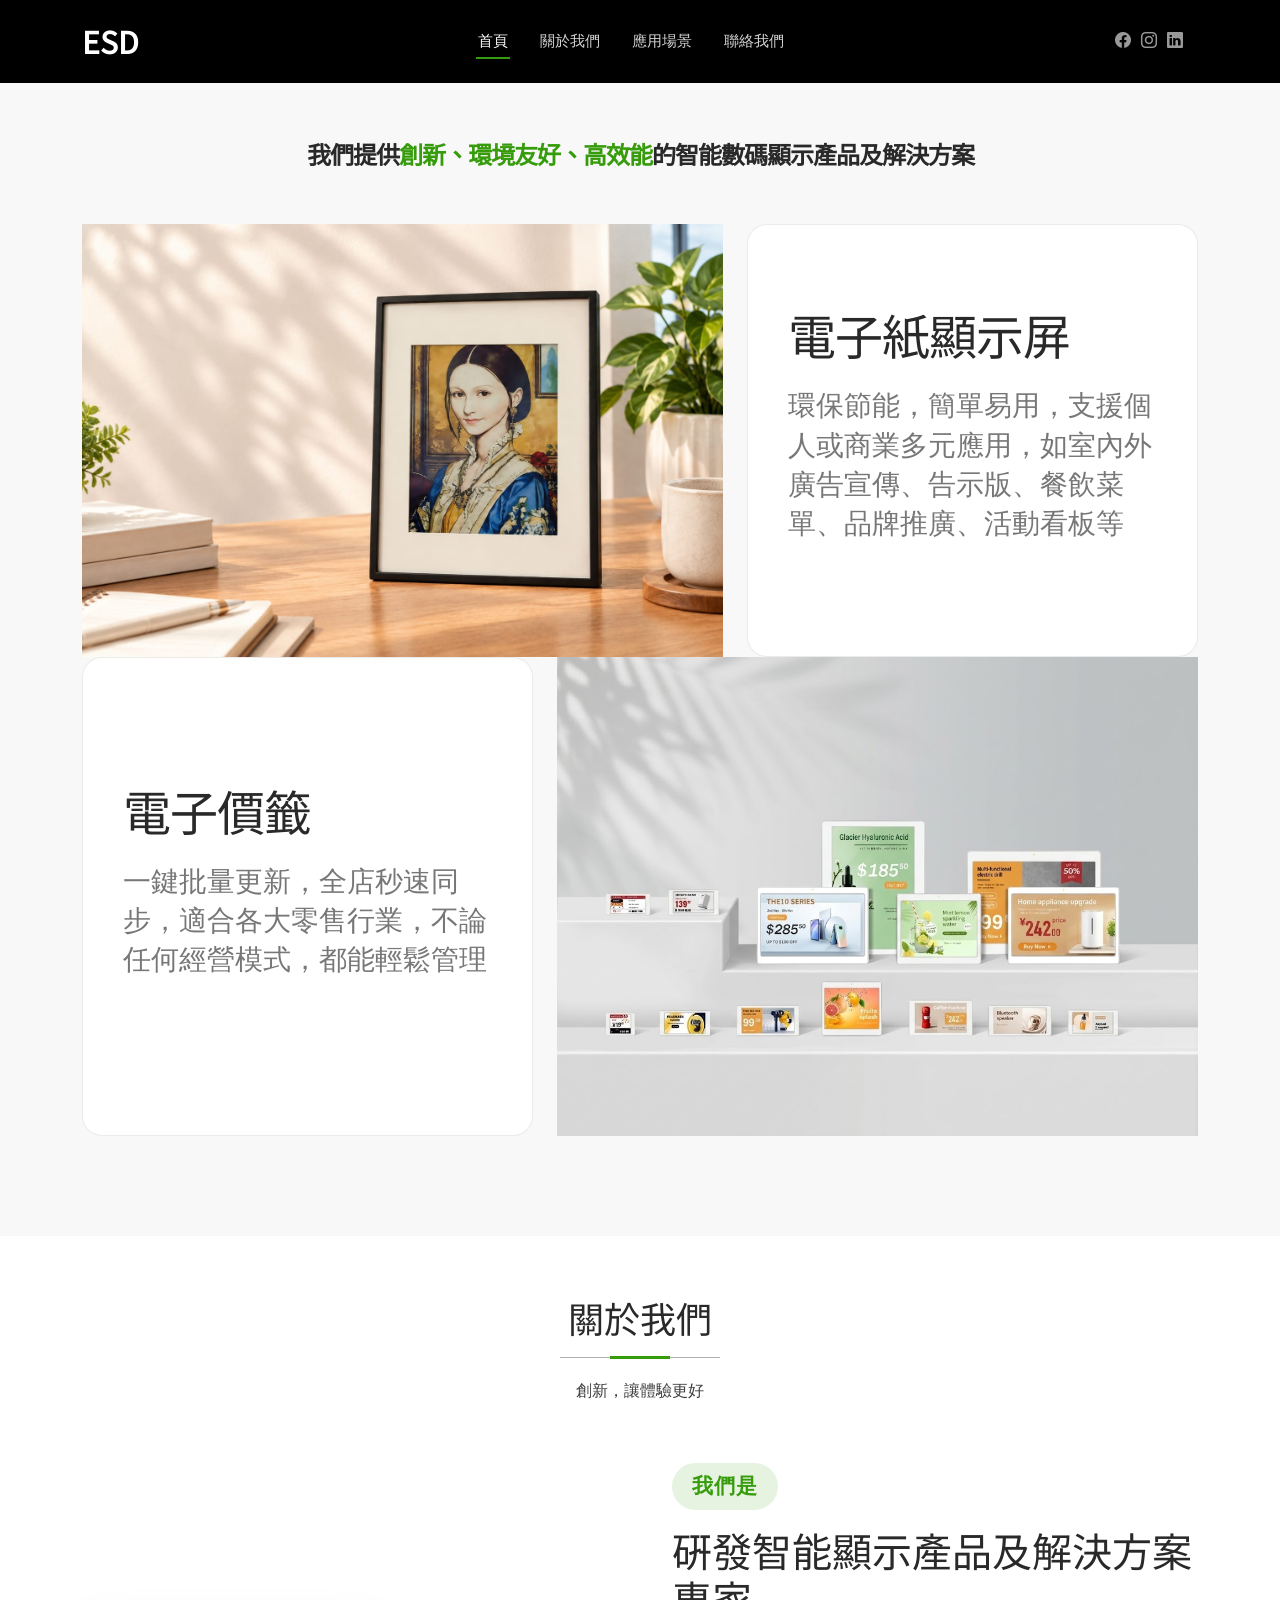
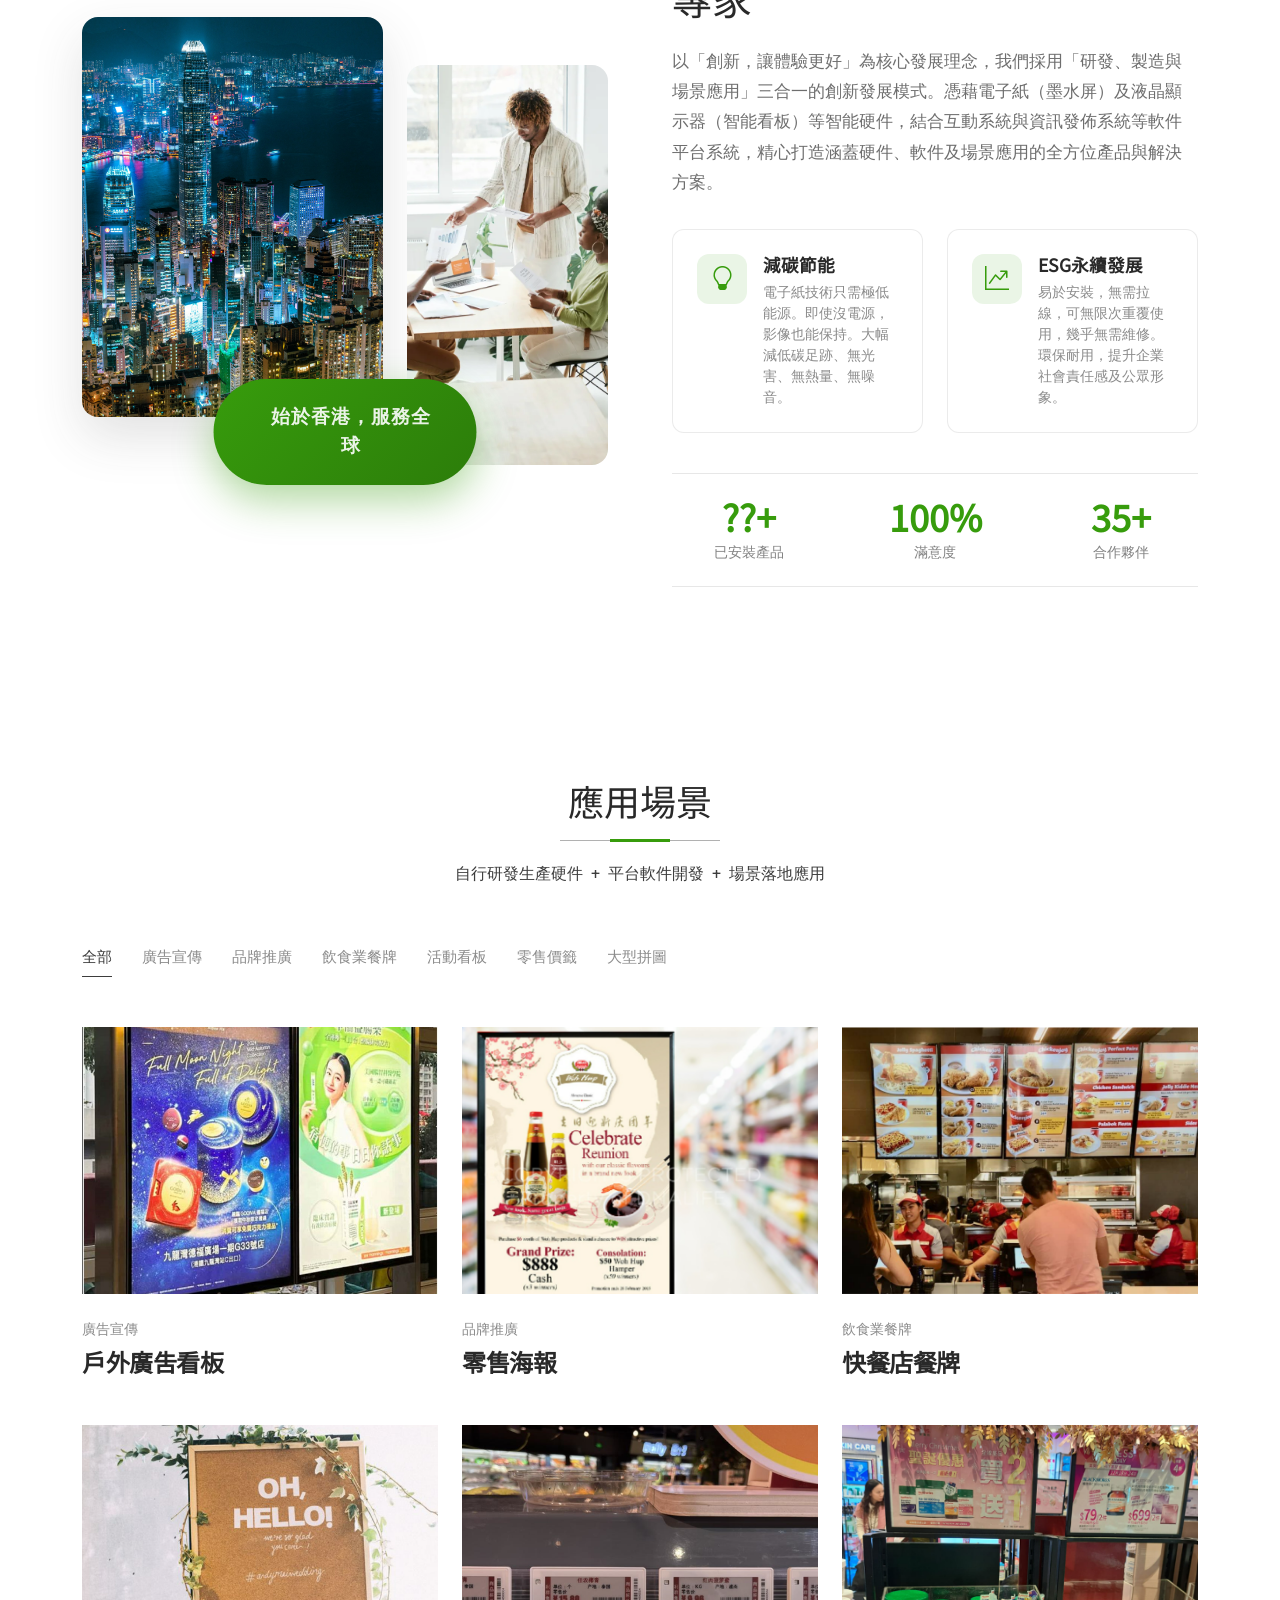
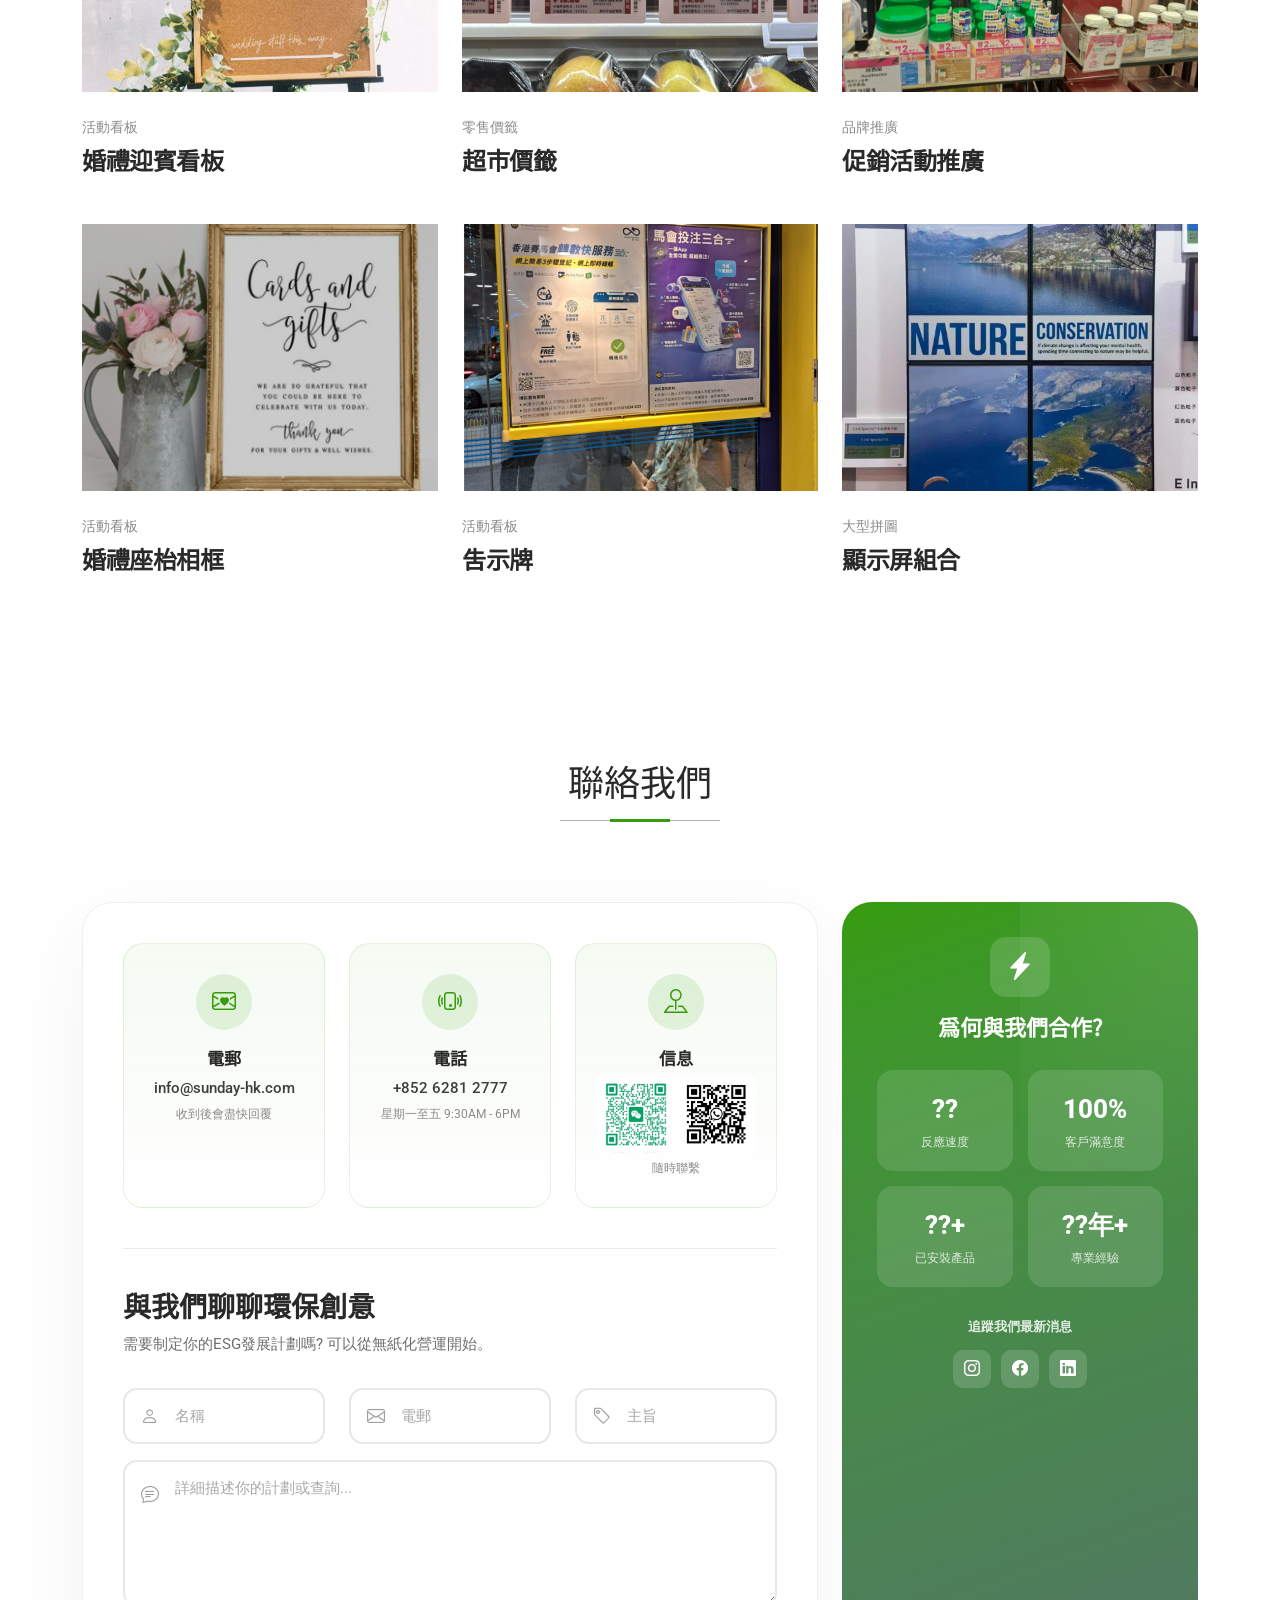
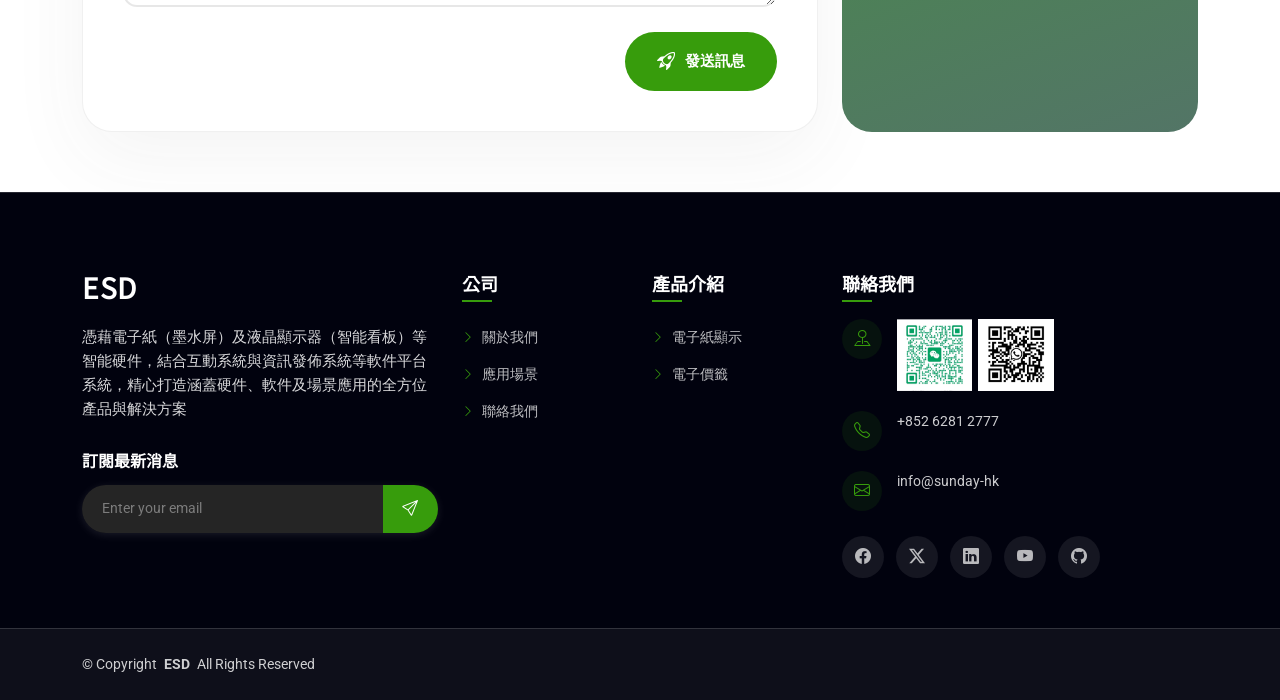
==== index.html @ c52b314a "upload the whole repo" ====
<!DOCTYPE html>
<html lang="zh-hk">

<head>
  <meta charset="utf-8">
  <meta content="width=device-width, initial-scale=1.0" name="viewport">
  <title>ESD - 數碼顯示產品及解決方案 | 電子紙技術 | 減碳節能</title>
  <meta name="description" content="">
  <meta name="keywords" content="">

  <!-- Favicons -->
  <link href="assets/img/favicon.png" rel="icon">
  <link href="assets/img/apple-touch-icon.png" rel="apple-touch-icon">

  <!-- Fonts -->
  <link href="https://fonts.googleapis.com" rel="preconnect">
  <link href="https://fonts.gstatic.com" rel="preconnect" crossorigin>
  <link href="https://fonts.googleapis.com/css2?family=Roboto:ital,wght@0,100;0,300;0,400;0,500;0,700;0,900;1,100;1,300;1,400;1,500;1,700;1,900&family=Lato:ital,wght@0,100;0,300;0,400;0,700;0,900;1,100;1,300;1,400;1,700;1,900&family=Poppins:ital,wght@0,100;0,200;0,300;0,400;0,500;0,600;0,700;0,800;0,900;1,100;1,200;1,300;1,400;1,500;1,600;1,700;1,800;1,900&family=Chocolate+Classical+Sans&display=swap" rel="stylesheet">

  <!-- Vendor CSS Files -->
  <link href="assets/vendor/bootstrap/css/bootstrap.min.css" rel="stylesheet">
  <link href="assets/vendor/bootstrap-icons/bootstrap-icons.css" rel="stylesheet">
  <!--<link href="assets/vendor/aos/aos.css" rel="stylesheet">-->
  <link href="assets/vendor/glightbox/css/glightbox.min.css" rel="stylesheet">
  <link href="assets/vendor/swiper/swiper-bundle.min.css" rel="stylesheet">

  <!-- Main CSS File -->
  <link href="assets/css/main_chin.css" rel="stylesheet">

  <!-- =======================================================
  * Template Name: Creativo
  * Template URL: https://bootstrapmade.com/creativo-bootstrap-creative-agency-template/
  * Updated: Mar 23 2026 with Bootstrap v5.3.8
  * Author: BootstrapMade.com
  * License: https://bootstrapmade.com/license/
  ======================================================== -->
</head>

<body class="index-page">

  <header id="header" class="header d-flex align-items-center fixed-top">
    <div class="container position-relative d-flex align-items-center justify-content-between">

      <a href="index.html" class="logo d-flex align-items-center me-auto me-xl-0">
        <!-- Uncomment the line below if you also wish to use an image logo -->
        <!-- <img src="assets/img/logo.webp" alt=""> -->
        <h1 class="sitename">ESD</h1>
      </a>

      <nav id="navmenu" class="navmenu">
        <ul>
          <li><a href="#hero" class="active">首頁</a></li>
          <li><a href="#about">關於我們</a></li>
          <li><a href="#portfolio">應用場景</a></li>
          <!--<li><a href="#portfolio">Portfolio</a></li>
          <li><a href="#team">Team</a></li>
          <li class="dropdown"><a href="#"><span>Dropdown</span> <i class="bi bi-chevron-down toggle-dropdown"></i></a>
            <ul>
              <li><a href="#">Dropdown 1</a></li>
              <li class="dropdown"><a href="#"><span>Deep Dropdown</span> <i class="bi bi-chevron-down toggle-dropdown"></i></a>
                <ul>
                  <li><a href="#">Deep Dropdown 1</a></li>
                  <li><a href="#">Deep Dropdown 2</a></li>
                  <li><a href="#">Deep Dropdown 3</a></li>
                  <li><a href="#">Deep Dropdown 4</a></li>
                  <li><a href="#">Deep Dropdown 5</a></li>
                </ul>
              </li>
              <li><a href="#">Dropdown 2</a></li>
              <li><a href="#">Dropdown 3</a></li>
              <li><a href="#">Dropdown 4</a></li>
            </ul>
          </li>-->
          <li><a href="#contact">聯絡我們</a></li>
        </ul>
        <i class="mobile-nav-toggle d-xl-none bi bi-list"></i>
      </nav>

      <div class="header-social-links">
        <!--<a href="#" class="twitter"><i class="bi bi-twitter-x"></i></a>-->
        <a href="#" class="facebook"><i class="bi bi-facebook"></i></a>
        <a href="#" class="instagram"><i class="bi bi-instagram"></i></a>
        <a href="#" class="linkedin"><i class="bi bi-linkedin"></i></a>
      </div>

    </div>
  </header>

  <main class="main">

    <!-- Hero Section -->
    <section id="hero" class="hero section light-background">

      <div class="container">

        <div class="row">

          <div class="col-12">

            <div class="hero-header">
				<h4>我們提供<span class="highlight">創新、環境友好、高效能</span>的智能數碼顯示產品及解決方案</h4>
            </div>

          </div><!-- End Header Column -->

        </div>

        <div class="row g-4 mt-4">	
			<div class="col-lg-12" style="border:1px soild #fff">
				<div class="row">
					<div class="col-lg-7">
						<div class="media-block">
						  <img src="assets/img/about/about-wide-4.jpeg" alt="Creative Digital Solutions" class="img-fluid">
						</div>
					</div><!-- End Media Column -->

					<div class="col-lg-5">

						<div class="info-block">
						  <p><h1>電子紙顯示屏</h1>
						  <span class="lead-text">環保節能，簡單易用，支援個人或商業多元應用，如室內外廣告宣傳、告示版、餐飲菜單、品牌推廣、活動看板等</span></p>
						</div>
					</div><!-- End Info Column -->
				</div>
						
				<div class="row">
					<div class="col-lg-5">
						<div class="info-block">
						  <p><h1>電子價籤</h1>
						  <span class="lead-text">一鍵批量更新，全店秒速同步，適合各大零售行業，不論任何經營模式，都能輕鬆管理</span></p>
						</div>
					</div><!-- End Info Column -->
					<div class="col-lg-7">
						<div class="media-block">
						  <img src="assets/img/about/about-wide-3.jpg" alt="Creative Digital Solutions" class="img-fluid">
						</div>
					</div><!-- End Media Column -->
				</div>	
			</div>
        </div>

    </section><!-- /Hero Section -->

    <!-- About Section -->
    <section id="about" class="about section">

      <!-- Section Title -->
      <div class="container section-title">
        <h2>關於我們</h2>
        <p>創新，讓體驗更好</p>
      </div><!-- End Section Title -->

      <div class="container">

        <div class="about-wrapper">

          <div class="image-gallery">
            <div class="gallery-grid">
              <div class="gallery-item main-image">
                <img src="assets/img/about/about-14.jpg" alt="Professional team collaboration" class="img-fluid" loading="lazy">
              </div>
              <div class="gallery-item side-image">
                <img src="assets/img/about/about-square-12.webp" alt="Creative workspace environment" class="img-fluid" loading="lazy">
              </div>
            </div>
            <div class="experience-badge">
              <div class="badge-inner">
                <span class="number"></span>
                <span class="label">始於香港，服務全球</span>
              </div>
            </div>
          </div>

          <div class="info-panel">

            <div class="panel-header">
              <span class="tagline">我們是</span>
              <h2>研發智能顯示產品及解決方案專家</h2>
            </div>

            <p class="description">
              以「創新，讓體驗更好」為核心發展理念，我們採用「研發、製造與場景應用」三合一的創新發展模式。憑藉電子紙（墨水屏）及液晶顯示器（智能看板）等智能硬件，結合互動系統與資訊發佈系統等軟件平台系統，精心打造涵蓋硬件、軟件及場景應用的全方位產品與解決方案。
            </p>

            <div class="highlights-row">
              <div class="highlight-box">
                <div class="icon-wrap">
                  <i class="bi bi-lightbulb"></i>
                </div>
                <div class="highlight-content">
                  <h4>減碳節能</h4>
                  <p>電子紙技術只需極低能源。即使沒電源，影像也能保持。大幅減低碳足跡、無光害、無熱量、無噪音。</p>
                </div>
              </div>
              <div class="highlight-box">
                <div class="icon-wrap">
                  <i class="bi bi-graph-up-arrow"></i>
                </div>
                <div class="highlight-content">
                  <h4>ESG永續發展</h4>
                  <p>易於安裝，無需拉線，可無限次重覆使用，幾乎無需維修。環保耐用，提升企業社會責任感及公眾形象。</p>
                </div>
              </div>
            </div>

            <div class="stats-row">
              <div class="stat-block">
                <h3>??+</h3>
                <span>已安裝產品</span>
              </div>
              <div class="stat-block">
                <h3>100%</h3>
                <span>滿意度</span>
              </div>
              <div class="stat-block">
                <h3>35+</h3>
                <span>合作夥伴</span>
              </div>
            </div>

           <!-- <a href="#" class="cta-button">Learn More About Us <i class="bi bi-arrow-right"></i></a>-->

          </div>

        </div>

      </div>

    </section><!-- /About Section -->

    <!-- Portfolio Section -->
    <section id="portfolio" class="portfolio section">

      <!-- Section Title -->
      <div class="container section-title">
        <h2>應用場景</h2>
        <p>自行研發生產硬件&nbsp;&nbsp;+&nbsp;&nbsp;平台軟件開發&nbsp;&nbsp;+&nbsp;&nbsp;場景落地應用</p>
      </div><!-- End Section Title -->

      <div class="container">

        <div class="isotope-layout" data-default-filter="*" data-layout="masonry" data-sort="original-order">

          <div class="filter-header">
            <ul class="portfolio-filters isotope-filters">
              <li data-filter="*" class="filter-active">全部</li>
              <li data-filter=".filter-advert">廣告宣傳</li>
              <li data-filter=".filter-brand">品牌推廣</li>
			  <li data-filter=".filter-menu">飲食業餐牌</li>
              <li data-filter=".filter-event">活動看板</li>
              <li data-filter=".filter-pricetag">零售價籤</li>
              <li data-filter=".filter-multiple">大型拼圖</li>
            </ul>
          </div><!-- End Filter Header -->

          <div class="row g-4 isotope-container">
            <div class="col-lg-4 col-md-6 portfolio-item isotope-item filter-advert">
              <div class="portfolio-card">
                <div class="portfolio-image">
                  <img src="assets/img/portfolio/advert-1.png" class="img-fluid" alt="" loading="lazy">
                  <div class="portfolio-overlay">
                    <div class="overlay-actions">
                      <a href="assets/img/portfolio/advert-1.png" title="廣告宣傳" data-gallery="portfolio-gallery-advert" class="glightbox action-btn"><i class="bi bi-arrows-fullscreen"></i></a>
                      <!--<a href="portfolio-details.html" title="View Project" class="action-btn"><i class="bi bi-arrow-right"></i></a>-->
                    </div>
                  </div>
                </div>
                <div class="portfolio-content">
                  <span class="portfolio-category">廣告宣傳</span>
                  <h4 class="portfolio-title">戶外廣告看板</h4>
                </div>
              </div>
            </div><!-- End Portfolio Item -->

            <div class="col-lg-4 col-md-6 portfolio-item isotope-item filter-brand">
              <div class="portfolio-card">
                <div class="portfolio-image">
                  <img src="assets/img/portfolio/brand-1.png" class="img-fluid" alt="" loading="lazy">
                  <div class="portfolio-overlay">
                    <div class="overlay-actions">
                      <a href="assets/img/portfolio/brand-1.png" title="零售海報" data-gallery="portfolio-gallery-brand" class="glightbox action-btn"><i class="bi bi-arrows-fullscreen"></i></a>
                      <!--<a href="portfolio-details.html" title="View Project" class="action-btn"><i class="bi bi-arrow-right"></i></a>-->
                    </div>
                  </div>
                </div>
                <div class="portfolio-content">
                  <span class="portfolio-category">品牌推廣</span>
                  <h4 class="portfolio-title">零售海報</h4>
                </div>
              </div>
            </div><!-- End Portfolio Item -->

            <div class="col-lg-4 col-md-6 portfolio-item isotope-item filter-menu">
              <div class="portfolio-card">
                <div class="portfolio-image">
                  <img src="assets/img/portfolio/menu-1.png" class="img-fluid" alt="" loading="lazy">
                  <div class="portfolio-overlay">
                    <div class="overlay-actions">
                      <a href="assets/img/portfolio/menu-1.png" title="快餐店餐牌" data-gallery="portfolio-gallery-menu" class="glightbox action-btn"><i class="bi bi-arrows-fullscreen"></i></a>
                      <!--<a href="portfolio-details.html" title="View Project" class="action-btn"><i class="bi bi-arrow-right"></i></a>-->
                    </div>
                  </div>
                </div>
                <div class="portfolio-content">
                  <span class="portfolio-category">飲食業餐牌</span>
                  <h4 class="portfolio-title">快餐店餐牌</h4>
                </div>
              </div>
            </div><!-- End Portfolio Item -->

            <div class="col-lg-4 col-md-6 portfolio-item isotope-item filter-event">
              <div class="portfolio-card">
                <div class="portfolio-image">
                  <img src="assets/img/portfolio/event-1.png" class="img-fluid" alt="" loading="lazy">
                  <div class="portfolio-overlay">
                    <div class="overlay-actions">
                      <a href="assets/img/portfolio/event-1.png" title="婚禮迎賓看板" data-gallery="portfolio-gallery-event" class="glightbox action-btn"><i class="bi bi-arrows-fullscreen"></i></a>
                      <!--0<a href="portfolio-details.html" title="View Project" class="action-btn"><i class="bi bi-arrow-right"></i></a>-->
                    </div>
                  </div>
                </div>
                <div class="portfolio-content">
                  <span class="portfolio-category">活動看板</span>
                  <h4 class="portfolio-title">婚禮迎賓看板</h4>
                </div>
              </div>
            </div><!-- End Portfolio Item -->

            <div class="col-lg-4 col-md-6 portfolio-item isotope-item filter-pricetag">
              <div class="portfolio-card">
                <div class="portfolio-image">
                  <img src="assets/img/portfolio/pricetag-1.png" class="img-fluid" alt="" loading="lazy">
                  <div class="portfolio-overlay">
                    <div class="overlay-actions">
                      <a href="assets/img/portfolio/pricetag-1.png" title="超市價籤" data-gallery="portfolio-gallery-pricetag" class="glightbox action-btn"><i class="bi bi-arrows-fullscreen"></i></a>
                      <!--<a href="portfolio-details.html" title="View Project" class="action-btn"><i class="bi bi-arrow-right"></i></a>-->
                    </div>
                  </div>
                </div>
                <div class="portfolio-content">
                  <span class="portfolio-category">零售價籤</span>
                  <h4 class="portfolio-title">超市價籤</h4>
                </div>
              </div>
            </div><!-- End Portfolio Item -->

            <div class="col-lg-4 col-md-6 portfolio-item isotope-item filter-brand">
              <div class="portfolio-card">
                <div class="portfolio-image">
                  <img src="assets/img/portfolio/brand-3.png" class="img-fluid" alt="" loading="lazy">
                  <div class="portfolio-overlay">
                    <div class="overlay-actions">
                      <a href="assets/img/portfolio/brand-3.png" title="促銷活動推廣" data-gallery="portfolio-gallery-brand" class="glightbox action-btn"><i class="bi bi-arrows-fullscreen"></i></a>
                      <!--<a href="portfolio-details.html" title="View Project" class="action-btn"><i class="bi bi-arrow-right"></i></a>-->
                    </div>
                  </div>
                </div>
                <div class="portfolio-content">
                  <span class="portfolio-category">品牌推廣</span>
                  <h4 class="portfolio-title">促銷活動推廣</h4>
                </div>
              </div>
            </div><!-- End Portfolio Item -->

            <div class="col-lg-4 col-md-6 portfolio-item isotope-item filter-event">
              <div class="portfolio-card">
                <div class="portfolio-image">
                  <img src="assets/img/portfolio/Event-2.png" class="img-fluid" alt="" loading="lazy">
                  <div class="portfolio-overlay">
                    <div class="overlay-actions">
                      <a href="assets/img/portfolio/Event-2.png" title="婚禮座枱相框" data-gallery="portfolio-gallery-event" class="glightbox action-btn"><i class="bi bi-arrows-fullscreen"></i></a>
                      <!--<a href="portfolio-details.html" title="View Project" class="action-btn"><i class="bi bi-arrow-right"></i></a>-->
                    </div>
                  </div>
                </div>
                <div class="portfolio-content">
                  <span class="portfolio-category">活動看板</span>
                  <h4 class="portfolio-title">婚禮座枱相框</h4>
                </div>
              </div>
            </div><!-- End Portfolio Item -->

            <div class="col-lg-4 col-md-6 portfolio-item isotope-item filter-event">
              <div class="portfolio-card">
                <div class="portfolio-image">
                  <img src="assets/img/portfolio/notice-2.png" class="img-fluid" alt="" loading="lazy">
                  <div class="portfolio-overlay">
                    <div class="overlay-actions">
                      <a href="assets/img/portfolio/notice-2.png" title="告示牌" data-gallery="portfolio-gallery-event" class="glightbox action-btn"><i class="bi bi-arrows-fullscreen"></i></a>
                      <!--<a href="portfolio-details.html" title="View Project" class="action-btn"><i class="bi bi-arrow-right"></i></a>-->
                    </div>
                  </div>
                </div>
                <div class="portfolio-content">
                  <span class="portfolio-category">活動看板</span>
                  <h4 class="portfolio-title">告示牌</h4>
                </div>
              </div>
            </div><!-- End Portfolio Item -->
			
			<div class="col-lg-4 col-md-6 portfolio-item isotope-item filter-multiple">
              <div class="portfolio-card">
                <div class="portfolio-image">
                  <img src="assets/img/portfolio/multiple-2.jpg" class="img-fluid" alt="" loading="lazy">
                  <div class="portfolio-overlay">
                    <div class="overlay-actions">
                      <a href="assets/img/portfolio/multiple-2.jpg" title="顯示屏組合" data-gallery="portfolio-gallery-multiple" class="glightbox action-btn"><i class="bi bi-arrows-fullscreen"></i></a>
                      <!--<a href="portfolio-details.html" title="View Project" class="action-btn"><i class="bi bi-arrow-right"></i></a>-->
                    </div>
                  </div>
                </div>
                <div class="portfolio-content">
                  <span class="portfolio-category">大型拼圖</span>
                  <h4 class="portfolio-title">顯示屏組合</h4>
                </div>
              </div>
            </div><!-- End Portfolio Item -->

          </div><!-- End Portfolio Container -->

         <!-- <div class="portfolio-cta">
            <a href="portfolio.html" class="view-all-link">View All Projects <i class="bi bi-arrow-right"></i></a>
          </div>-->

        </div>

      </div>

    </section><!-- /Portfolio Section -->

    <!-- Contact Section -->
    <section id="contact" class="contact section">

      <!-- Section Title -->
      <div class="container section-title" >
        <h2>聯絡我們</h2>
        <p></p>
      </div><!-- End Section Title -->

      <div class="container" >
        <div class="row gy-5">
          <div class="col-lg-8" >
            <div class="main-contact-wrapper">
              <div class="row gy-4">
                <div class="col-md-4" >
                  <div class="info-box">
                    <div class="icon-wrap">
                      <i class="bi bi-envelope-heart"></i>
                    </div>
                    <h5>電郵</h5>
                    <p>info@sunday-hk.com</p>
                    <span class="availability">收到後會盡快回覆</span>
                  </div>
                </div>

                <div class="col-md-4" >
                  <div class="info-box">
                    <div class="icon-wrap">
                      <i class="bi bi-phone-vibrate"></i>
                    </div>
                    <h5>電話</h5>
                    <p>+852 6281 2777</p>
                    <span class="availability">星期一至五 9:30AM - 6PM</span>
                  </div>
                </div>

                <div class="col-md-4" >
                  <div class="info-box">
                    <div class="icon-wrap">
                      <i class="bi bi-pin-map"></i>
                    </div>
                    <h5>信息</h5>
                    <p>
						<div style="display:flex;">
						<img src="assets/img/contact/wechat.png" width="50%">
						<img src="assets/img/contact/whatsapp.png" width="50%">
						</div>
					</p>
                    <span class="availability">隨時聯繫</span>
                  </div>
                </div>
              </div>

              <div class="form-section" >
                <div class="form-intro">
                  <h3>與我們聊聊環保創意</h3>
                  <p>需要制定你的ESG發展計劃嗎? 可以從無紙化營運開始。</p>
                </div>

                <form action="forms/contact.php" method="post" class="php-email-form">
                  <div class="row gy-3">
                    <div class="col-md-4">
                      <div class="input-group-custom">
                        <i class="bi bi-person"></i>
                        <input type="text" name="name" class="form-control" placeholder="名稱" required="" autocomplete="name">
                      </div>
                    </div>
                    <div class="col-md-4">
                      <div class="input-group-custom">
                        <i class="bi bi-envelope"></i>
                        <input type="email" name="email" class="form-control" placeholder="電郵" required="" autocomplete="email">
                      </div>
                    </div>
                    <div class="col-md-4">
                      <div class="input-group-custom">
                        <i class="bi bi-tag"></i>
                        <input type="text" name="subject" class="form-control" placeholder="主旨" required="">
                      </div>
                    </div>
                    <div class="col-12">
                      <div class="input-group-custom textarea-group">
                        <i class="bi bi-chat-text"></i>
                        <textarea name="message" class="form-control" rows="5" placeholder="詳細描述你的計劃或查詢..." required=""></textarea>
                      </div>
                    </div>
                  </div>

                  <div class="form-footer">
                    <div class="form-messages">
                      <div class="loading">發送中...</div>
                      <div class="error-message"></div>
                      <div class="sent-message">你的訊息已發送，我們會盡快回覆，謝謝!</div>
                    </div>
                    <button type="submit" class="btn-submit">
                      <i class="bi bi-rocket-takeoff"></i>
                      <span>發送訊息</span>
                    </button>
                  </div>
                </form>
              </div>
            </div>
          </div>

          <div class="col-lg-4">
            <div class="sidebar-panel">
              <div class="panel-header">
                <div class="header-badge">
                  <i class="bi bi-lightning-charge-fill"></i>
                </div>
                <h4>為何與我們合作?</h4>
              </div>

              <div class="metrics-grid">
                <div class="metric-item" >
                  <div class="metric-value">??</div>
                  <div class="metric-desc">反應速度</div>
                </div>
                <div class="metric-item" >
                  <div class="metric-value">100%</div>
                  <div class="metric-desc">客戶滿意度</div>
                </div>
                <div class="metric-item" >
                  <div class="metric-value">??+</div>
                  <div class="metric-desc">已安裝產品</div>
                </div>
                <div class="metric-item">
                  <div class="metric-value">??年+</div>
                  <div class="metric-desc">專業經驗</div>
                </div>
              </div>

              <!--<div class="testimonial-mini">
                <div class="quote-icon">
                  <i class="bi bi-quote"></i>
                </div>
                <p>Curabitur aliquet quam id dui posuere blandit. Vivamus magna justo, lacinia eget consectetur sed.</p>
                <div class="client-info">
                  <img src="assets/img/person/person-f-7.webp" alt="Client" class="client-avatar">
                  <div class="client-details">
                    <span class="client-name">Amanda Richardson</span>
                    <span class="client-role">Creative Director</span>
                  </div>
                </div>
              </div> -->

              <div class="social-bar">
                <span class="social-label">追蹤我們最新消息</span>
                <div class="social-icons">
                  <a href="#" aria-label="Instagram"><i class="bi bi-instagram"></i></a>
                  <a href="#" aria-label="facebook"><i class="bi bi-facebook"></i></a>
				  <a href="#" aria-label="LinkedIn"><i class="bi bi-linkedin"></i></a>
                </div>
              </div>
            </div>
          </div>
        </div>
      </div>

    </section><!-- /Contact Section -->

  </main>

  <footer id="footer" class="footer dark-background">

    <div class="container">
      <div class="row gy-5">

        <div class="col-lg-4">
          <div class="footer-content">
            <a href="index.html" class="logo d-flex align-items-center mb-4">
              <span class="sitename">ESD</span>
            </a>
            <p class="mb-4">憑藉電子紙（墨水屏）及液晶顯示器（智能看板）等智能硬件，結合互動系統與資訊發佈系統等軟件平台系統，精心打造涵蓋硬件、軟件及場景應用的全方位產品與解決方案</p>

            <div class="newsletter-form">
              <h5>訂閱最新消息</h5>
              <form action="forms/newsletter.php" method="post" class="php-email-form">
                <div class="input-group">
                  <input type="email" name="email" class="form-control" placeholder="Enter your email" required="">
                  <button type="submit" class="btn-subscribe">
                    <i class="bi bi-send"></i>
                  </button>
                </div>
                <div class="loading">發送中...</div>
                <div class="error-message"></div>
                <div class="sent-message">謝謝你訂閱</div>
              </form>
            </div>
          </div>
        </div>

        <div class="col-lg-2 col-6">
          <div class="footer-links">
            <h4>公司</h4>
            <ul>
              <li><a href="#"><i class="bi bi-chevron-right"></i> 關於我們</a></li>
              <li><a href="#"><i class="bi bi-chevron-right"></i> 應用場景</a></li>
              <li><a href="#"><i class="bi bi-chevron-right"></i> 聯絡我們</a></li>
            </ul>
          </div>
        </div>

        <div class="col-lg-2 col-6">
          <div class="footer-links">
            <h4>產品介紹</h4>
            <ul>
              <li><a href="#"><i class="bi bi-chevron-right"></i> 電子紙顯示</a></li>
              <li><a href="#"><i class="bi bi-chevron-right"></i> 電子價籤</a></li>
            </ul>
          </div>
        </div>

        <div class="col-lg-4">
          <div class="footer-contact">
            <h4>聯絡我們</h4>
            <div class="contact-item">
              <div class="contact-icon">
                <i class="bi bi-pin-map"></i>
              </div>
              <div class="contact-info">
				<p>
						<div style="display:flex;">
						<img src="assets/img/contact/wechat.png" width="25%">&nbsp;&nbsp;
						<img src="assets/img/contact/whatsapp.png" width="25%">
						</div>
					</p>
              </div>
            </div>

            <div class="contact-item">
              <div class="contact-icon">
                <i class="bi bi-telephone"></i>
              </div>
              <div class="contact-info">
                <p>+852 6281 2777</p>
              </div>
            </div>

            <div class="contact-item">
              <div class="contact-icon">
                <i class="bi bi-envelope"></i>
              </div>
              <div class="contact-info">
                <p>info@sunday-hk</p>
              </div>
            </div>

            <div class="social-links">
              <a href="#"><i class="bi bi-facebook"></i></a>
              <a href="#"><i class="bi bi-twitter-x"></i></a>
              <a href="#"><i class="bi bi-linkedin"></i></a>
              <a href="#"><i class="bi bi-youtube"></i></a>
              <a href="#"><i class="bi bi-github"></i></a>
            </div>
          </div>
        </div>

      </div>
    </div>

    <div class="footer-bottom">
      <div class="container">
        <div class="row align-items-center">
          <div class="col-lg-12">
            <div class="copyright">
              <p>© <span>Copyright</span> <strong class="px-1 sitename">ESD</strong> <span>All Rights Reserved</span></p>
            </div>
          </div>
          <!--<div class="col-lg-6">
            <div class="footer-bottom-links">
              <a href="#">Privacy Policy</a>
              <a href="#">Terms of Service</a>
              <a href="#">Cookie Policy</a>
            </div>
            <div class="credits">
              <!-- All the links in the footer should remain intact. -->
              <!-- You can delete the links only if you've purchased the pro version. -->
              <!-- Licensing information: https://bootstrapmade.com/license/ -->
              <!-- Purchase the pro version with working PHP/AJAX contact form: [buy-url] -->
              <!--Designed by <a href="https://bootstrapmade.com/">BootstrapMade</a> | <a href="https://bootstrapmade.com/tools/">DevTools</a>
            </div>
          </div>-->
        </div>
      </div>
    </div>

  </footer>

  <!-- Scroll Top -->
  <a href="#" id="scroll-top" class="scroll-top d-flex align-items-center justify-content-center"><i class="bi bi-arrow-up-short"></i></a>

  <!-- Preloader -->
  <div id="preloader"></div>

  <!-- Vendor JS Files -->
  <script src="assets/vendor/bootstrap/js/bootstrap.bundle.min.js"></script>
  <script src="assets/vendor/php-email-form/validate.js"></script>
  <!--<script src="assets/vendor/aos/aos.js"></script>-->
  <script src="assets/vendor/purecounter/purecounter_vanilla.js"></script>
  <script src="assets/vendor/imagesloaded/imagesloaded.pkgd.min.js"></script>
  <script src="assets/vendor/isotope-layout/isotope.pkgd.min.js"></script>
  <script src="assets/vendor/glightbox/js/glightbox.min.js"></script>
  <script src="assets/vendor/swiper/swiper-bundle.min.js"></script>

  <!-- Main JS File -->
  <script src="assets/js/main_chin.js"></script>

</body>

</html>
---- assets/css/main_chin.css ----
/**
* Template Name: Creativo
* Template URL: https://bootstrapmade.com/creativo-bootstrap-creative-agency-template/
* Updated: Mar 23 2026 with Bootstrap v5.3.8
* Author: BootstrapMade.com
* License: https://bootstrapmade.com/license/
*/

/*--------------------------------------------------------------
# Font & Color Variables
# Help: https://bootstrapmade.com/color-system/
--------------------------------------------------------------*/
/* Fonts */
:root {
  --default-font: "Roboto",  system-ui, -apple-system, "Segoe UI", Roboto, "Helvetica Neue", Arial, "Noto Sans", "Liberation Sans", sans-serif, "Apple Color Emoji", "Segoe UI Emoji", "Segoe UI Symbol", "Noto Color Emoji";
  --heading-font: "Chocolate Classical Sans", sans-serif, "Lato",  sans-serif;
  --nav-font: "Poppins",  sans-serif;
}

/* Global Colors - The following color variables are used throughout the website. Updating them here will change the color scheme of the entire website */
:root { 
  --background-color: #ffffff; /* Background color for the entire website, including individual sections */
  --default-color: #3d3d3d; /* Default color used for the majority of the text content across the entire website */
  --heading-color: #292929; /* Color for headings, subheadings and title throughout the website */
  --accent-color: #379c0c; /* Accent color that represents your brand on the website. It's used for buttons, links, and other elements that need to stand out */
  --surface-color: #ffffff; /* The surface color is used as a background of boxed elements within sections, such as cards, icon boxes, or other elements that require a visual separation from the global background. */
  --contrast-color: #ffffff; /* Contrast color for text, ensuring readability against backgrounds of accent, heading, or default colors. */
}

/* Nav Menu Colors - The following color variables are used specifically for the navigation menu. They are separate from the global colors to allow for more customization options */
:root {
  --nav-color: #d3d3d3;  /* The default color of the main navmenu links */
  --nav-hover-color: #ffffff; /* Applied to main navmenu links when they are hovered over or active */
  --nav-mobile-background-color: #ffffff; /* Used as the background color for mobile navigation menu */
  --nav-dropdown-background-color: #ffffff; /* Used as the background color for dropdown items that appear when hovering over primary navigation items */
  --nav-dropdown-color: #3d3d3d; /* Used for navigation links of the dropdown items in the navigation menu. */
  --nav-dropdown-hover-color: #379c0c; /* Similar to --nav-hover-color, this color is applied to dropdown navigation links when they are hovered over. */
  --swiper-theme-color: #379c0c;
}

/* Color Presets - These classes override global colors when applied to any section or element, providing reuse of the sam color scheme. */

.light-background {
  --background-color: #f8f8f8;
  --surface-color: #ffffff;
}

.dark-background {
  --background-color: #01020e;
  --default-color: #ffffff;
  --heading-color: #ffffff;
  --surface-color: #252525;
  --contrast-color: #ffffff;
}

/* Smooth scroll */
:root {
  scroll-behavior: smooth;
}

/*--------------------------------------------------------------
# General Styling & Shared Classes
--------------------------------------------------------------*/
body {
  color: var(--default-color);
  background-color: var(--background-color);
  font-family: var(--default-font);
}

a {
  color: var(--accent-color);
  text-decoration: none;
  transition: 0.3s;
}

a:hover {
  color: color-mix(in srgb, var(--accent-color), transparent 25%);
  text-decoration: none;
}

h1,
h2,
h3,
h4,
h5,
h6 {
  color: var(--heading-color);
  font-family: var(--heading-font);
}

/* PHP Email Form Messages
------------------------------*/
.php-email-form .error-message {
  display: none;
  background: #df1529;
  color: #ffffff;
  text-align: left;
  padding: 15px;
  margin-bottom: 24px;
  font-weight: 600;
}

.php-email-form .sent-message {
  display: none;
  color: #ffffff;
  background: #059652;
  text-align: center;
  padding: 15px;
  margin-bottom: 24px;
  font-weight: 600;
}

.php-email-form .loading {
  display: none;
  background: var(--surface-color);
  text-align: center;
  padding: 15px;
  margin-bottom: 24px;
}

.php-email-form .loading:before {
  content: "";
  display: inline-block;
  border-radius: 50%;
  width: 24px;
  height: 24px;
  margin: 0 10px -6px 0;
  border: 3px solid var(--accent-color);
  border-top-color: var(--surface-color);
  animation: php-email-form-loading 1s linear infinite;
}

@keyframes php-email-form-loading {
  0% {
    transform: rotate(0deg);
  }

  100% {
    transform: rotate(360deg);
  }
}

/*--------------------------------------------------------------
# Global Header
--------------------------------------------------------------*/
.header {
  --background-color: #000000;
  --default-color: #ffffff;
  --heading-color: #ffffff;
  --surface-color: #1b1933;
  color: var(--default-color);
  background-color: var(--background-color);
  padding: 15px 0;
  transition: all 0.5s;
  z-index: 997;
}

.header .logo {
  line-height: 1;
}

.header .logo img {
  max-height: 36px;
  margin-right: 8px;
}

.header .logo h1 {
  font-size: 30px;
  margin: 0;
  font-weight: 700;
  color: var(--heading-color);
}

.header .header-social-links {
  padding-right: 15px;
}

.header .header-social-links a {
  color: color-mix(in srgb, var(--default-color), transparent 40%);
  padding-left: 6px;
  display: inline-block;
  transition: 0.3s;
  font-size: 16px;
}

.header .header-social-links a:hover {
  color: var(--accent-color);
}

.header .header-social-links a i {
  line-height: 0px;
}

@media (max-width: 1200px) {
  .header .logo {
    order: 1;
  }

  .header .header-social-links {
    order: 2;
  }

  .header .navmenu {
    order: 3;
  }
}

.scrolled .header {
  box-shadow: 0px 0 18px rgba(0, 0, 0, 0.1);
}

/*--------------------------------------------------------------
# Navigation Menu
--------------------------------------------------------------*/
/* Desktop Navigation */
@media (min-width: 1200px) {
  .navmenu {
    padding: 0;
  }

  .navmenu ul {
    margin: 0;
    padding: 0;
    display: flex;
    list-style: none;
    align-items: center;
  }

  .navmenu li {
    position: relative;
  }

  .navmenu>ul>li {
    white-space: nowrap;
    padding: 15px 14px;
  }

  .navmenu>ul>li:last-child {
    padding-right: 0;
  }

  .navmenu a,
  .navmenu a:focus {
    color: var(--nav-color);
    font-size: 15px;
    padding: 0 2px;
    font-family: var(--nav-font);
    font-weight: 400;
    display: flex;
    align-items: center;
    justify-content: space-between;
    white-space: nowrap;
    transition: 0.3s;
    position: relative;
  }

  .navmenu a i,
  .navmenu a:focus i {
    font-size: 12px;
    line-height: 0;
    margin-left: 5px;
    transition: 0.3s;
  }

  .navmenu>ul>li>a:before {
    content: "";
    position: absolute;
    width: 100%;
    height: 2px;
    bottom: -6px;
    left: 0;
    background-color: var(--accent-color);
    visibility: hidden;
    width: 0px;
    transition: all 0.3s ease-in-out 0s;
  }

  .navmenu a:hover:before,
  .navmenu li:hover>a:before,
  .navmenu .active:before {
    visibility: visible;
    width: 100%;
  }

  .navmenu li:hover>a,
  .navmenu .active,
  .navmenu .active:focus {
    color: var(--nav-hover-color);
  }

  .navmenu .dropdown ul {
    margin: 0;
    padding: 10px 0;
    background: var(--nav-dropdown-background-color);
    display: block;
    position: absolute;
    visibility: hidden;
    left: 14px;
    top: 130%;
    opacity: 0;
    transition: 0.3s;
    border-radius: 4px;
    z-index: 99;
    box-shadow: 0px 0px 30px rgba(0, 0, 0, 0.1);
  }

  .navmenu .dropdown ul li {
    min-width: 200px;
  }

  .navmenu .dropdown ul a {
    padding: 10px 20px;
    font-size: 15px;
    text-transform: none;
    color: var(--nav-dropdown-color);
  }

  .navmenu .dropdown ul a i {
    font-size: 12px;
  }

  .navmenu .dropdown ul a:hover,
  .navmenu .dropdown ul .active:hover,
  .navmenu .dropdown ul li:hover>a {
    color: var(--nav-dropdown-hover-color);
  }

  .navmenu .dropdown:hover>ul {
    opacity: 1;
    top: 100%;
    visibility: visible;
  }

  .navmenu .dropdown .dropdown ul {
    top: 0;
    left: -90%;
    visibility: hidden;
  }

  .navmenu .dropdown .dropdown:hover>ul {
    opacity: 1;
    top: 0;
    left: -100%;
    visibility: visible;
  }
}

/* Mobile Navigation */
@media (max-width: 1199px) {
  .mobile-nav-toggle {
    color: var(--nav-color);
    font-size: 28px;
    line-height: 0;
    margin-right: 10px;
    cursor: pointer;
    transition: color 0.3s;
  }

  .navmenu {
    padding: 0;
    z-index: 9997;
  }

  .navmenu ul {
    display: none;
    list-style: none;
    position: absolute;
    inset: 60px 20px 20px 20px;
    padding: 10px 0;
    margin: 0;
    border-radius: 6px;
    background-color: var(--nav-mobile-background-color);
    border: 1px solid color-mix(in srgb, var(--default-color), transparent 90%);
    box-shadow: none;
    overflow-y: auto;
    transition: 0.3s;
    z-index: 9998;
  }

  .navmenu a,
  .navmenu a:focus {
    color: var(--nav-dropdown-color);
    padding: 10px 20px;
    font-family: var(--nav-font);
    font-size: 17px;
    font-weight: 500;
    display: flex;
    align-items: center;
    justify-content: space-between;
    white-space: nowrap;
    transition: 0.3s;
  }

  .navmenu a i,
  .navmenu a:focus i {
    font-size: 12px;
    line-height: 0;
    margin-left: 5px;
    width: 30px;
    height: 30px;
    display: flex;
    align-items: center;
    justify-content: center;
    border-radius: 50%;
    transition: 0.3s;
    background-color: color-mix(in srgb, var(--accent-color), transparent 90%);
  }

  .navmenu a i:hover,
  .navmenu a:focus i:hover {
    background-color: var(--accent-color);
    color: var(--contrast-color);
  }

  .navmenu a:hover,
  .navmenu .active,
  .navmenu .active:focus {
    color: var(--nav-dropdown-hover-color);
  }

  .navmenu .active i,
  .navmenu .active:focus i {
    background-color: var(--accent-color);
    color: var(--contrast-color);
    transform: rotate(180deg);
  }

  .navmenu .dropdown ul {
    position: static;
    display: none;
    z-index: 99;
    padding: 10px 0;
    margin: 10px 20px;
    background-color: var(--nav-dropdown-background-color);
    transition: all 0.5s ease-in-out;
  }

  .navmenu .dropdown ul ul {
    background-color: rgba(33, 37, 41, 0.1);
  }

  .navmenu .dropdown>.dropdown-active {
    display: block;
    background-color: rgba(33, 37, 41, 0.03);
  }

  .mobile-nav-active {
    overflow: hidden;
  }

  .mobile-nav-active .mobile-nav-toggle {
    color: #fff;
    position: absolute;
    font-size: 32px;
    top: 15px;
    right: 15px;
    margin-right: 0;
    z-index: 9999;
  }

  .mobile-nav-active .navmenu {
    position: fixed;
    overflow: hidden;
    inset: 0;
    background: rgba(33, 37, 41, 0.8);
    transition: 0.3s;
  }

  .mobile-nav-active .navmenu>ul {
    display: block;
  }
}

/*--------------------------------------------------------------
# Global Footer
--------------------------------------------------------------*/
.footer {
  color: var(--default-color);
  background: var(--background-color);
  font-size: 14px;
  padding: 80px 0 0;
  position: relative;
  border-top: 1px solid color-mix(in srgb, var(--default-color), transparent 85%);
}

.footer .footer-content .logo {
  line-height: 1;
}

.footer .footer-content .logo span {
  color: var(--heading-color);
  font-size: 28px;
  font-weight: 700;
  letter-spacing: 0.5px;
  font-family: var(--heading-font);
}

.footer .footer-content p {
  font-size: 15px;
  line-height: 1.6;
  color: color-mix(in srgb, var(--default-color), transparent 15%);
}

.footer .newsletter-form {
  margin-top: 30px;
}

.footer .newsletter-form h5 {
  color: var(--heading-color);
  font-size: 16px;
  font-weight: 600;
  margin-bottom: 15px;
  font-family: var(--heading-font);
}

.footer .newsletter-form .input-group {
  position: relative;
  display: flex;
  border-radius: 50px;
  overflow: hidden;
  box-shadow: 0 2px 10px color-mix(in srgb, var(--default-color), transparent 90%);
}

.footer .newsletter-form input[type=email] {
  flex: 1;
  padding: 12px 20px;
  border: none;
  background-color: var(--surface-color);
  color: var(--default-color);
  font-size: 14px;
}

.footer .newsletter-form input[type=email]:focus {
  outline: none;
  box-shadow: none;
}

.footer .newsletter-form input[type=email]::placeholder {
  color: color-mix(in srgb, var(--default-color), transparent 60%);
}

.footer .newsletter-form .btn-subscribe {
  background-color: var(--accent-color);
  color: var(--contrast-color);
  border: none;
  padding: 12px 20px;
  cursor: pointer;
  transition: 0.3s;
}

.footer .newsletter-form .btn-subscribe:hover {
  background-color: color-mix(in srgb, var(--accent-color), black 10%);
}

.footer .newsletter-form .btn-subscribe i {
  font-size: 16px;
}

.footer .newsletter-form .loading,
.footer .newsletter-form .error-message,
.footer .newsletter-form .sent-message {
  font-size: 13px;
  margin-top: 8px;
}

.footer h4 {
  color: var(--heading-color);
  font-size: 18px;
  font-weight: 600;
  margin-bottom: 25px;
  position: relative;
  font-family: var(--heading-font);
}

.footer h4:after {
  content: "";
  position: absolute;
  left: 0;
  bottom: -8px;
  width: 30px;
  height: 2px;
  background-color: var(--accent-color);
}

.footer .footer-links ul {
  list-style: none;
  padding: 0;
  margin: 0;
}

.footer .footer-links ul li {
  padding: 8px 0;
  display: flex;
  align-items: center;
  transition: 0.3s;
}

.footer .footer-links ul li:hover {
  transform: translateX(5px);
}

.footer .footer-links ul a {
  color: color-mix(in srgb, var(--default-color), transparent 25%);
  text-decoration: none;
  display: flex;
  align-items: center;
  font-size: 14px;
  transition: 0.3s;
}

.footer .footer-links ul a:hover {
  color: var(--accent-color);
}

.footer .footer-links ul a i {
  margin-right: 8px;
  font-size: 12px;
  color: var(--accent-color);
}

.footer .footer-contact .contact-item {
  display: flex;
  align-items: flex-start;
  margin-bottom: 20px;
}

.footer .footer-contact .contact-item .contact-icon {
  width: 40px;
  height: 40px;
  background-color: color-mix(in srgb, var(--accent-color), transparent 90%);
  border-radius: 50%;
  display: flex;
  align-items: center;
  justify-content: center;
  margin-right: 15px;
  flex-shrink: 0;
}

.footer .footer-contact .contact-item .contact-icon i {
  color: var(--accent-color);
  font-size: 16px;
}

.footer .footer-contact .contact-item .contact-info p {
  margin: 0;
  color: color-mix(in srgb, var(--default-color), transparent 20%);
  font-size: 14px;
  line-height: 1.5;
}

.footer .social-links {
  display: flex;
  gap: 12px;
  margin-top: 25px;
}

.footer .social-links a {
  width: 42px;
  height: 42px;
  background-color: color-mix(in srgb, var(--default-color), transparent 92%);
  color: color-mix(in srgb, var(--default-color), transparent 30%);
  display: flex;
  align-items: center;
  justify-content: center;
  border-radius: 50%;
  transition: 0.3s;
  text-decoration: none;
}

.footer .social-links a:hover {
  background-color: var(--accent-color);
  color: var(--contrast-color);
  transform: translateY(-3px);
}

.footer .social-links a i {
  font-size: 16px;
}

.footer .footer-bottom {
  margin-top: 50px;
  padding: 25px 0;
  background-color: color-mix(in srgb, var(--default-color), transparent 95%);
  border-top: 1px solid color-mix(in srgb, var(--default-color), transparent 85%);
}

.footer .footer-bottom .copyright p {
  margin: 0;
  font-size: 14px;
  color: color-mix(in srgb, var(--default-color), transparent 20%);
}

@media (max-width: 991px) {
  .footer .footer-bottom .copyright p {
    text-align: center;
    margin-bottom: 15px;
  }
}

.footer .footer-bottom .footer-bottom-links {
  text-align: right;
  margin-bottom: 8px;
}

@media (max-width: 991px) {
  .footer .footer-bottom .footer-bottom-links {
    text-align: center;
    margin-bottom: 10px;
  }
}

.footer .footer-bottom .footer-bottom-links a {
  color: color-mix(in srgb, var(--default-color), transparent 30%);
  font-size: 13px;
  margin-left: 20px;
  text-decoration: none;
}

.footer .footer-bottom .footer-bottom-links a:first-child {
  margin-left: 0;
}

.footer .footer-bottom .footer-bottom-links a:hover {
  color: var(--accent-color);
}

@media (max-width: 991px) {
  .footer .footer-bottom .footer-bottom-links a {
    margin: 0 10px;
  }
}

.footer .footer-bottom .credits {
  text-align: right;
  font-size: 13px;
  color: color-mix(in srgb, var(--default-color), transparent 40%);
}

@media (max-width: 991px) {
  .footer .footer-bottom .credits {
    text-align: center;
  }
}

.footer .footer-bottom .credits a {
  color: var(--accent-color);
  text-decoration: none;
}

.footer .footer-bottom .credits a:hover {
  text-decoration: underline;
}

@media (max-width: 768px) {
  .footer {
    padding: 60px 0 0;
  }

  .footer .footer-content {
    text-align: center;
    margin-bottom: 40px;
  }

  .footer .footer-links,
  .footer .footer-contact {
    margin-bottom: 40px;
  }
}

input[type=text],
input[type=email],
textarea {
  color: var(--default-color);
  background-color: var(--surface-color);
  font-size: 14px;
  border-color: color-mix(in srgb, var(--default-color), transparent 80%);
}

input[type=text]:focus,
input[type=email]:focus,
textarea:focus {
  border-color: var(--accent-color);
}

input[type=text]::placeholder,
input[type=email]::placeholder,
textarea::placeholder {
  color: color-mix(in srgb, var(--default-color), transparent 70%);
}

/*--------------------------------------------------------------
# Preloader
--------------------------------------------------------------*/
#preloader {
  position: fixed;
  inset: 0;
  z-index: 999999;
  overflow: hidden;
  background: var(--background-color);
  transition: all 0.6s ease-out;
}

#preloader:before {
  content: "";
  position: fixed;
  top: calc(50% - 30px);
  left: calc(50% - 30px);
  border: 6px solid #ffffff;
  border-color: var(--accent-color) transparent var(--accent-color) transparent;
  border-radius: 50%;
  width: 60px;
  height: 60px;
  animation: animate-preloader 1.5s linear infinite;
}

@keyframes animate-preloader {
  0% {
    transform: rotate(0deg);
  }

  100% {
    transform: rotate(360deg);
  }
}

/*--------------------------------------------------------------
# Scroll Top Button
--------------------------------------------------------------*/
.scroll-top {
  position: fixed;
  visibility: hidden;
  opacity: 0;
  right: 15px;
  bottom: -15px;
  z-index: 99999;
  background-color: var(--accent-color);
  width: 44px;
  height: 44px;
  border-radius: 50px;
  transition: all 0.4s;
}

.scroll-top i {
  font-size: 24px;
  color: var(--contrast-color);
  line-height: 0;
}

.scroll-top:hover {
  background-color: color-mix(in srgb, var(--accent-color), transparent 20%);
  color: var(--contrast-color);
}

.scroll-top.active {
  visibility: visible;
  opacity: 1;
  bottom: 15px;
}

/*--------------------------------------------------------------
# Disable aos animation delay on mobile devices
--------------------------------------------------------------*/
@media screen and (max-width: 768px) {
  [data-aos-delay] {
    transition-delay: 0 !important;
  }
}

/*--------------------------------------------------------------
# Global Page Titles & Breadcrumbs
--------------------------------------------------------------*/
.page-title {
  color: var(--default-color);
  background-color: var(--background-color);
  position: relative;
}

.page-title .heading {
  padding: 80px 0;
  border-top: 1px solid color-mix(in srgb, var(--default-color), transparent 90%);
}

.page-title .heading h1 {
  font-size: 38px;
  font-weight: 700;
}

.page-title nav {
  background-color: color-mix(in srgb, var(--default-color), transparent 96%);
  padding: 20px 0;
}

.page-title nav ol {
  display: flex;
  flex-wrap: wrap;
  list-style: none;
  padding: 0;
  margin: 0;
  font-size: 16px;
  font-weight: 400;
}

.page-title nav ol li+li {
  padding-left: 10px;
}

.page-title nav ol li+li::before {
  content: "/";
  display: inline-block;
  padding-right: 10px;
  color: color-mix(in srgb, var(--default-color), transparent 70%);
}

/*--------------------------------------------------------------
# Global Sections
--------------------------------------------------------------*/
section,
.section {
  color: var(--default-color);
  background-color: var(--background-color);
  padding: 60px 0;
  scroll-margin-top: 90px;
  overflow: clip;
}

@media (max-width: 1199px) {

  section,
  .section {
    scroll-margin-top: 66px;
  }
}

/*--------------------------------------------------------------
# Global Section Titles
--------------------------------------------------------------*/
.section-title {
  text-align: center;
  padding-bottom: 60px;
  position: relative;
}

.section-title h2 {
  font-size: 36px;
  font-weight: 400;
  margin-bottom: 20px;
  padding-bottom: 20px;
  position: relative;
}

.section-title h2:before {
  content: "";
  position: absolute;
  display: block;
  width: 160px;
  height: 1px;
  background: color-mix(in srgb, var(--default-color), transparent 60%);
  left: 0;
  right: 0;
  bottom: 1px;
  margin: auto;
}

.section-title h2::after {
  content: "";
  position: absolute;
  display: block;
  width: 60px;
  height: 3px;
  background: var(--accent-color);
  left: 0;
  right: 0;
  bottom: 0;
  margin: auto;
}

.section-title p {
  margin-bottom: 0;
}

/*--------------------------------------------------------------
# Hero Section
--------------------------------------------------------------*/
.hero {
  padding: 140px 0 100px;
}

.hero .hero-header {
  text-align: center;
  max-width: 800px;
  margin: 0 auto;
}

.hero .hero-header h1 {
  font-size: 48px;
/* font-weight: 600;*/
  line-height: 1.15;
  letter-spacing: -1px;
}

.hero .hero-header h4 {
 /* font-size: 48px;*/
  font-weight: 600;
  line-height: 1.15;
  letter-spacing: -1px;
}

.hero .info-block h1 {
  font-size: 48px;
/* font-weight: 600;*/
  line-height: 1.15;
  letter-spacing: -1px;
  margin-bottom: 24px;
}

.hero .hero-header h4 .highlight {
  color: var(--accent-color);
  position: relative;
}

.hero .hero-header h4 .highlight::after {
  content: "";
  position: absolute;
  bottom: 5px;
  left: 0;
  width: 100%;
  height: 8px;
  background: color-mix(in srgb, var(--accent-color), transparent 70%);
  z-index: -1;
}

.hero .media-block {
  position: relative;
  /*border-radius: 20px;*/
  overflow: hidden;
  height: 100%;
  min-height: 380px;
}

.hero .media-block img {
  width: 100%;
  height: 100%;
}

.hero .media-block .overlay-content {
  position: absolute;
  bottom: 0;
  left: 0;
  right: 0;
  padding: 30px;
  background: linear-gradient(to top, rgba(0, 0, 0, 0.7), transparent);
}

.hero .media-block .overlay-content .stats-item {
  display: flex;
  flex-direction: column;
}

.hero .media-block .overlay-content .stats-item .number {
  font-size: 48px;
  font-weight: 700;
  color: #fff;
  line-height: 1;
}

.hero .media-block .overlay-content .stats-item .label {
  font-size: 14px;
  color: rgba(255, 255, 255, 0.8);
  margin-top: 5px;
}

.hero .info-block {
  background: var(--surface-color);
  border: 1px solid color-mix(in srgb, var(--default-color), transparent 90%);
  border-radius: 20px;
  padding: 40px;
  height: 100%;
  display: flex;
  flex-direction: column;
  justify-content: center;
}

.hero .info-block .lead-text {
  font-size: 28px;
  line-height: 1.4;
  color: color-mix(in srgb, var(--default-color), transparent 30%);
  margin-bottom: 30px;
}

.hero .info-block .feature-list {
  list-style: none;
  padding: 0;
  margin: 0 0 35px;
}

.hero .info-block .feature-list li {
  display: flex;
  align-items: center;
  gap: 12px;
  font-size: 15px;
  font-weight: 500;
  padding: 10px 0;
  border-bottom: 1px solid color-mix(in srgb, var(--default-color), transparent 92%);
}

.hero .info-block .feature-list li:last-child {
  border-bottom: none;
}

.hero .info-block .feature-list li i {
  color: var(--accent-color);
  font-size: 18px;
}

.hero .info-block .action-row {
  display: flex;
  align-items: center;
  gap: 20px;
  flex-wrap: wrap;
}

.hero .info-block .action-row .btn-get-started {
  display: inline-block;
  padding: 14px 28px;
  background: var(--accent-color);
  color: var(--contrast-color);
  font-size: 15px;
  font-weight: 600;
  border-radius: 10px;
  transition: all 0.3s ease;
}

.hero .info-block .action-row .btn-get-started:hover {
  background: color-mix(in srgb, var(--accent-color), var(--default-color) 15%);
  transform: translateY(-3px);
}

.hero .info-block .action-row .btn-contact {
  display: inline-flex;
  align-items: center;
  gap: 10px;
  font-size: 15px;
  font-weight: 500;
  color: var(--default-color);
  transition: color 0.3s ease;
}

.hero .info-block .action-row .btn-contact i {
  width: 42px;
  height: 42px;
  display: flex;
  align-items: center;
  justify-content: center;
  background: color-mix(in srgb, var(--default-color), transparent 92%);
  border-radius: 50%;
  font-size: 16px;
  transition: all 0.3s ease;
}

.hero .info-block .action-row .btn-contact:hover {
  color: var(--accent-color);
}

.hero .info-block .action-row .btn-contact:hover i {
  background: color-mix(in srgb, var(--accent-color), transparent 85%);
  color: var(--accent-color);
}



.autoplay-progress {
        position: absolute;
        right: 16px;
        bottom: 16px;
        z-index: 10;
        width: 48px;
        height: 48px;
        display: flex;
        align-items: center;
        justify-content: center;
        font-weight: bold;
        color: var(--swiper-theme-color);
      }

.autoplay-progress svg {
        --progress: 0;
        position: absolute;
        left: 0;
        top: 0px;
        z-index: 10;
        width: 100%;
        height: 100%;
        stroke-width: 4px;
        stroke: var(--swiper-theme-color);
        fill: none;
        stroke-dashoffset: calc(125.6px * (1 - var(--progress)));
        stroke-dasharray: 125.6;
        transform: rotate(-90deg);
      }

@media (max-width: 991px) {
  .hero {
    padding: 80px 0 70px;
  }

  .hero .hero-header h1 {
    font-size: 40px;
  }

  .hero .media-block {
   min-height: 300px;

  }

  .hero .info-block {
    margin-top: 10px;
    padding: 30px;
  }
}

@media (max-width: 575px) {
  .hero {
    padding: 100px 0 50px;
  }

  .hero .hero-header h1 {
    font-size: 32px;
  }

  .hero .hero-header h1 .highlight::after {
    height: 6px;
    bottom: 3px;
  }

  .hero .media-block {
    min-height: 250px;
  }

  .hero .media-block .overlay-content {
    padding: 20px;
  }

  .hero .media-block .overlay-content .stats-item .number {
    font-size: 36px;
  }

  .hero .info-block {
    padding: 25px;
  }

  .hero .info-block .lead-text {
    font-size: 15px;
  }

  .hero .info-block .action-row {
    flex-direction: column;
    gap: 15px;
  }

  .hero .info-block .action-row .btn-get-started {
    width: 100%;
    text-align: center;
  }
}

/*--------------------------------------------------------------
# About Section
--------------------------------------------------------------*/
.about .about-wrapper {
  display: grid;
  grid-template-columns: 1fr 1fr;
  gap: 4rem;
  align-items: center;
}

@media (max-width: 992px) {
  .about .about-wrapper {
    grid-template-columns: 1fr;
    gap: 3rem;
  }
}

.about .image-gallery {
  position: relative;
}

.about .image-gallery .gallery-grid {
  display: grid;
  grid-template-columns: 1.5fr 1fr;
  gap: 1.5rem;
}

@media (max-width: 576px) {
  .about .image-gallery .gallery-grid {
    grid-template-columns: 1fr;
  }
}

.about .image-gallery .gallery-item {
  overflow: hidden;
  border-radius: 16px;
}

.about .image-gallery .gallery-item img {
  width: 100%;
  height: 100%;
  object-fit: cover;
  transition: transform 0.5s ease;
}

.about .image-gallery .gallery-item:hover img {
  transform: scale(1.05);
}

.about .image-gallery .main-image {
  height: 400px;
  box-shadow: 0 20px 50px color-mix(in srgb, var(--default-color), transparent 85%);
}

@media (max-width: 576px) {
  .about .image-gallery .main-image {
    height: 280px;
  }
}

.about .image-gallery .side-image {
  height: 400px;
  align-self: end;
  margin-top: 3rem;
}

@media (max-width: 576px) {
  .about .image-gallery .side-image {
    height: 220px;
    margin-top: 0;
  }
}

.about .image-gallery .experience-badge {
  position: absolute;
  bottom: -20px;
  left: 50%;
  transform: translateX(-50%);
  z-index: 5;
}

.about .image-gallery .experience-badge .badge-inner {
  background: linear-gradient(135deg, var(--accent-color), color-mix(in srgb, var(--accent-color), black 20%));
  color: var(--contrast-color);
  padding: 1.5rem 2.5rem;
  border-radius: 60px;
  text-align: center;
  box-shadow: 0 15px 40px color-mix(in srgb, var(--accent-color), transparent 60%);
  display: flex;
  align-items: center;
  gap: 0.75rem;
}

@media (max-width: 576px) {
  .about .image-gallery .experience-badge .badge-inner {
    padding: 1rem 1.75rem;
  }
}

.about .image-gallery .experience-badge .number {
  font-size: 2.5rem;
  font-weight: 800;
  line-height: 1;
}

@media (max-width: 576px) {
  .about .image-gallery .experience-badge .number {
    font-size: 2rem;
  }
}

.about .image-gallery .experience-badge .label {
  font-size: 1.2rem;
  font-weight: 600;
  text-transform: uppercase;
  letter-spacing: 1px;
  opacity: 0.9;
}

@media (max-width: 992px) {
  .about .info-panel {
    margin-top: 2rem;
  }
}

.about .info-panel .panel-header {
  margin-bottom: 1.5rem;
}

.about .info-panel .panel-header .tagline {
  display: inline-block;
  background: color-mix(in srgb, var(--accent-color), transparent 88%);
  color: var(--accent-color);
  padding: 0.5rem 1.25rem;
  border-radius: 30px;
  font-size: 1.3rem;
  font-weight: 700;
  text-transform: uppercase;
  letter-spacing: 1px;
  margin-bottom: 1rem;
}

.about .info-panel .panel-header h2 {
  font-size: 2.5rem;
 /* font-weight: 800;*/
  line-height: 1.2;
}

@media (max-width: 768px) {
  .about .info-panel .panel-header h2 {
    font-size: 2rem;
  }
}

.about .info-panel .description {
  color: color-mix(in srgb, var(--default-color), transparent 25%);
  font-size: 1.05rem;
  line-height: 1.8;
  margin-bottom: 2rem;
}

.about .info-panel .highlights-row {
  display: grid;
  grid-template-columns: 1fr 1fr;
  gap: 1.5rem;
  margin-bottom: 2.5rem;
}

@media (max-width: 576px) {
  .about .info-panel .highlights-row {
    grid-template-columns: 1fr;
  }
}

.about .info-panel .highlight-box {
  display: flex;
  gap: 1rem;
  padding: 1.5rem;
  background: var(--surface-color);
  border-radius: 12px;
  border: 1px solid color-mix(in srgb, var(--default-color), transparent 90%);
  transition: all 0.3s ease;
}

.about .info-panel .highlight-box:hover {
  box-shadow: 0 10px 30px color-mix(in srgb, var(--default-color), transparent 90%);
  transform: translateY(-3px);
}

.about .info-panel .highlight-box .icon-wrap {
  width: 50px;
  height: 50px;
  min-width: 50px;
  background: color-mix(in srgb, var(--accent-color), transparent 90%);
  border-radius: 12px;
  display: flex;
  align-items: center;
  justify-content: center;
}

.about .info-panel .highlight-box .icon-wrap i {
  font-size: 1.5rem;
  color: var(--accent-color);
}

.about .info-panel .highlight-box .highlight-content h4 {
  font-size: 1.1rem;
  font-weight: 700;
  margin-bottom: 0.4rem;
}

.about .info-panel .highlight-box .highlight-content p {
  font-size: 0.875rem;
  color: color-mix(in srgb, var(--default-color), transparent 40%);
  margin: 0;
  line-height: 1.5;
}

.about .info-panel .stats-row {
  display: flex;
  gap: 2rem;
  padding: 1.5rem 0;
  border-top: 1px solid color-mix(in srgb, var(--default-color), transparent 88%);
  border-bottom: 1px solid color-mix(in srgb, var(--default-color), transparent 88%);
  margin-bottom: 2rem;
}

@media (max-width: 576px) {
  .about .info-panel .stats-row {
    flex-wrap: wrap;
    gap: 1.5rem;
  }
}

.about .info-panel .stats-row .stat-block {
  text-align: center;
  flex: 1;
}

@media (max-width: 576px) {
  .about .info-panel .stats-row .stat-block {
    flex: 0 0 calc(50% - 0.75rem);
  }
}

.about .info-panel .stats-row .stat-block h3 {
  font-size: 2.25rem;
  font-weight: 800;
  color: var(--accent-color);
  margin: 0;
  line-height: 1;
}

@media (max-width: 768px) {
  .about .info-panel .stats-row .stat-block h3 {
    font-size: 1.75rem;
  }
}

.about .info-panel .stats-row .stat-block span {
  font-size: 0.85rem;
  color: color-mix(in srgb, var(--default-color), transparent 35%);
  font-weight: 500;
  display: block;
  margin-top: 0.5rem;
}

.about .info-panel .cta-button {
  display: inline-flex;
  align-items: center;
  gap: 0.75rem;
  background: transparent;
  color: var(--accent-color);
  border: 2px solid var(--accent-color);
  padding: 0.875rem 2rem;
  border-radius: 8px;
  font-weight: 600;
  font-size: 1rem;
  transition: all 0.3s ease;
}

.about .info-panel .cta-button i {
  transition: transform 0.3s ease;
}

.about .info-panel .cta-button:hover {
  background: var(--accent-color);
  color: var(--contrast-color);
}

.about .info-panel .cta-button:hover i {
  transform: translateX(5px);
}

/*--------------------------------------------------------------
# Services Section
--------------------------------------------------------------*/
.services .service-card {
  background: var(--surface-color);
  border-radius: 20px;
  padding: 30px;
  height: 100%;
  position: relative;
  border: 1px solid color-mix(in srgb, var(--default-color), transparent 90%);
  transition: all 0.4s ease;
  overflow: hidden;
}

.services .service-card::after {
  content: "";
  position: absolute;
  bottom: 0;
  left: 0;
  right: 0;
  height: 3px;
  background: linear-gradient(90deg, var(--accent-color), color-mix(in srgb, var(--accent-color), #8b5cf6 50%));
  transform: scaleX(0);
  transition: transform 0.4s ease;
}

.services .service-card:hover {
  transform: translateY(-8px);
  box-shadow: 0 25px 50px color-mix(in srgb, var(--default-color), transparent 90%);
  border-color: color-mix(in srgb, var(--accent-color), transparent 70%);
}

.services .service-card:hover::after {
  transform: scaleX(1);
}

.services .service-card:hover .icon-circle {
  background: var(--accent-color);
  transform: rotate(10deg);
}

.services .service-card:hover .icon-circle i {
  color: var(--contrast-color);
}

.services .service-card:hover .card-link {
  color: var(--accent-color);
}

.services .service-card:hover .card-link i {
  transform: translateX(5px);
}

.services .service-card.highlighted {
  background: linear-gradient(160deg, var(--surface-color) 0%, color-mix(in srgb, var(--accent-color), var(--surface-color) 95%) 100%);
  border-color: color-mix(in srgb, var(--accent-color), transparent 75%);
}

.services .service-card.highlighted::after {
  transform: scaleX(1);
}

.services .card-badge {
  position: absolute;
  top: 20px;
  right: 20px;
  background: linear-gradient(135deg, #10b981, #059669);
  color: var(--contrast-color);
  font-size: 11px;
  font-weight: 700;
  text-transform: uppercase;
  letter-spacing: 0.5px;
  padding: 5px 14px;
  border-radius: 30px;
}

.services .card-header {
  display: flex;
  align-items: center;
  justify-content: space-between;
  margin-bottom: 24px;
}

.services .icon-circle {
  width: 64px;
  height: 64px;
  border-radius: 50%;
  background: color-mix(in srgb, var(--accent-color), transparent 85%);
  display: flex;
  align-items: center;
  justify-content: center;
  transition: all 0.4s ease;
}

.services .icon-circle i {
  font-size: 28px;
  color: var(--accent-color);
  transition: color 0.3s ease;
}

.services .service-num {
  font-size: 42px;
  font-weight: 800;
  font-family: var(--heading-font);
  color: color-mix(in srgb, var(--default-color), transparent 90%);
  line-height: 1;
}

.services .card-body {
  margin-bottom: 20px;
}

.services .card-body h4 {
  font-size: 20px;
  font-weight: 700;
  margin-bottom: 12px;
}

.services .card-body h4 a {
  color: var(--heading-color);
  text-decoration: none;
  transition: color 0.3s ease;
}

.services .card-body h4 a:hover {
  color: var(--accent-color);
}

.services .card-body p {
  font-size: 14px;
  line-height: 1.7;
  color: color-mix(in srgb, var(--default-color), transparent 30%);
  margin-bottom: 16px;
}

.services .feature-list {
  list-style: none;
  padding: 0;
  margin: 0;
  display: flex;
  flex-wrap: wrap;
  gap: 10px;
}

.services .feature-list li {
  display: inline-flex;
  align-items: center;
  gap: 6px;
  font-size: 13px;
  color: color-mix(in srgb, var(--default-color), transparent 20%);
  background: color-mix(in srgb, var(--default-color), transparent 95%);
  padding: 5px 12px;
  border-radius: 20px;
}

.services .feature-list li i {
  color: var(--accent-color);
  font-size: 12px;
}

.services .card-link {
  display: inline-flex;
  align-items: center;
  gap: 8px;
  font-size: 14px;
  font-weight: 600;
  color: var(--heading-color);
  text-decoration: none;
  transition: all 0.3s ease;
}

.services .card-link i {
  font-size: 14px;
  transition: transform 0.3s ease;
}

.services .services-sidebar {
  display: flex;
  flex-direction: column;
  gap: 20px;
  height: 100%;
}

.services .sidebar-service-item {
  display: flex;
  gap: 18px;
  background: var(--surface-color);
  border: 1px solid color-mix(in srgb, var(--default-color), transparent 90%);
  border-radius: 16px;
  padding: 24px;
  transition: all 0.3s ease;
}

.services .sidebar-service-item:hover {
  border-color: color-mix(in srgb, var(--accent-color), transparent 70%);
  box-shadow: 0 10px 30px color-mix(in srgb, var(--default-color), transparent 92%);
}

.services .sidebar-service-item:hover .sidebar-icon {
  background: var(--accent-color);
}

.services .sidebar-service-item:hover .sidebar-icon i {
  color: var(--contrast-color);
}

.services .sidebar-icon {
  width: 52px;
  height: 52px;
  min-width: 52px;
  border-radius: 12px;
  background: color-mix(in srgb, var(--accent-color), transparent 88%);
  display: flex;
  align-items: center;
  justify-content: center;
  transition: all 0.3s ease;
}

.services .sidebar-icon i {
  font-size: 24px;
  color: var(--accent-color);
  transition: color 0.3s ease;
}

.services .sidebar-content {
  flex: 1;
}

.services .sidebar-content .sidebar-num {
  font-size: 12px;
  font-weight: 700;
  color: var(--accent-color);
  text-transform: uppercase;
  letter-spacing: 1px;
}

.services .sidebar-content h5 {
  font-size: 17px;
  font-weight: 700;
  margin: 6px 0 10px;
}

.services .sidebar-content h5 a {
  color: var(--heading-color);
  text-decoration: none;
  transition: color 0.3s ease;
}

.services .sidebar-content h5 a:hover {
  color: var(--accent-color);
}

.services .sidebar-content p {
  font-size: 13px;
  line-height: 1.6;
  color: color-mix(in srgb, var(--default-color), transparent 35%);
  margin: 0;
}

.services .sidebar-cta {
  flex: 1;
  min-height: 280px;
  border-radius: 20px;
  background: linear-gradient(160deg, var(--accent-color) 0%, color-mix(in srgb, var(--accent-color), #7c3aed 40%) 100%);
  padding: 4px;
}

.services .sidebar-cta .cta-inner {
  height: 100%;
  border-radius: 17px;
  background: linear-gradient(160deg, var(--accent-color) 0%, color-mix(in srgb, var(--accent-color), #7c3aed 40%) 100%);
  padding: 32px 28px;
  display: flex;
  flex-direction: column;
  justify-content: center;
  text-align: center;
  position: relative;
  overflow: hidden;
}

.services .sidebar-cta .cta-inner::before {
  content: "";
  position: absolute;
  top: -50%;
  right: -50%;
  width: 100%;
  height: 100%;
  background: radial-gradient(circle, color-mix(in srgb, var(--contrast-color), transparent 90%) 0%, transparent 70%);
  pointer-events: none;
}

.services .sidebar-cta .cta-inner>i {
  font-size: 42px;
  color: var(--contrast-color);
  margin-bottom: 20px;
  position: relative;
  z-index: 1;
}

.services .sidebar-cta .cta-inner h4 {
  font-size: 20px;
  font-weight: 700;
  color: var(--contrast-color);
  margin-bottom: 10px;
  position: relative;
  z-index: 1;
}

.services .sidebar-cta .cta-inner p {
  font-size: 14px;
  color: color-mix(in srgb, var(--contrast-color), transparent 15%);
  margin-bottom: 24px;
  position: relative;
  z-index: 1;
}

.services .cta-button {
  display: inline-flex;
  align-items: center;
  justify-content: center;
  gap: 10px;
  background: var(--contrast-color);
  color: var(--accent-color);
  font-size: 14px;
  font-weight: 600;
  padding: 14px 28px;
  border-radius: 50px;
  text-decoration: none;
  transition: all 0.3s ease;
  position: relative;
  z-index: 1;
  box-shadow: 0 10px 30px color-mix(in srgb, #000, transparent 75%);
}

.services .cta-button i {
  font-size: 16px;
  transition: transform 0.3s ease;
}

.services .cta-button:hover {
  transform: translateY(-3px);
  box-shadow: 0 15px 40px color-mix(in srgb, #000, transparent 65%);
}

.services .cta-button:hover i {
  transform: translateX(4px);
}

@media (max-width: 992px) {
  .services .services-sidebar {
    margin-top: 20px;
  }

  .services .sidebar-cta {
    min-height: 220px;
  }
}

@media (max-width: 768px) {
  .services .service-card {
    padding: 24px;
  }

  .services .icon-circle {
    width: 56px;
    height: 56px;
  }

  .services .icon-circle i {
    font-size: 24px;
  }

  .services .service-num {
    font-size: 36px;
  }

  .services .card-body h4 {
    font-size: 18px;
  }

  .services .sidebar-cta .cta-inner {
    padding: 28px 24px;
  }

  .services .sidebar-cta .cta-inner h4 {
    font-size: 18px;
  }
}

@media (max-width: 576px) {
  .services .service-card {
    padding: 20px;
  }

  .services .card-header {
    margin-bottom: 18px;
  }

  .services .icon-circle {
    width: 50px;
    height: 50px;
  }

  .services .icon-circle i {
    font-size: 22px;
  }

  .services .service-num {
    font-size: 32px;
  }

  .services .feature-list li {
    font-size: 12px;
    padding: 4px 10px;
  }

  .services .sidebar-service-item {
    padding: 20px;
  }

  .services .sidebar-icon {
    width: 46px;
    height: 46px;
    min-width: 46px;
  }

  .services .sidebar-icon i {
    font-size: 20px;
  }

  .services .sidebar-content h5 {
    font-size: 15px;
  }
}

/*--------------------------------------------------------------
# Why Us Section
--------------------------------------------------------------*/
.why-us {
  padding: 80px 0;
}

.why-us .intro-content {
  padding-right: 40px;
}

.why-us .intro-content h3 {
  font-size: 32px;
  font-weight: 700;
  color: var(--heading-color);
  margin-bottom: 20px;
  line-height: 1.3;
}

.why-us .intro-content .intro-text {
  font-size: 16px;
  color: color-mix(in srgb, var(--default-color), transparent 25%);
  line-height: 1.7;
  margin-bottom: 30px;
}

.why-us .intro-content .stats-row {
  display: flex;
  gap: 40px;
}

.why-us .intro-content .stats-row .stat-item .stat-value {
  font-size: 48px;
  font-weight: 800;
  color: var(--accent-color);
  line-height: 1;
}

.why-us .intro-content .stats-row .stat-item .stat-unit {
  font-size: 32px;
  font-weight: 700;
  color: var(--accent-color);
}

.why-us .intro-content .stats-row .stat-item .stat-desc {
  display: block;
  font-size: 14px;
  color: color-mix(in srgb, var(--default-color), transparent 40%);
  margin-top: 5px;
}

@media (max-width: 991px) {
  .why-us .intro-content {
    padding-right: 0;
    margin-bottom: 40px;
    text-align: center;
  }

  .why-us .intro-content .stats-row {
    justify-content: center;
  }
}

.why-us .features-grid {
  display: grid;
  grid-template-columns: repeat(2, 1fr);
  gap: 25px;
}

.why-us .features-grid .grid-item {
  display: flex;
  align-items: flex-start;
  gap: 18px;
  padding: 25px;
  background: var(--surface-color);
  border-radius: 16px;
  border-left: 4px solid var(--accent-color);
  transition: all 0.3s ease;
}

.why-us .features-grid .grid-item:hover {
  transform: translateX(8px);
  box-shadow: 0 8px 30px color-mix(in srgb, var(--default-color), transparent 90%);
}

.why-us .features-grid .grid-item .grid-icon {
  width: 48px;
  height: 48px;
  min-width: 48px;
  background: color-mix(in srgb, var(--accent-color), transparent 88%);
  border-radius: 12px;
  display: flex;
  align-items: center;
  justify-content: center;
}

.why-us .features-grid .grid-item .grid-icon i {
  font-size: 22px;
  color: var(--accent-color);
}

.why-us .features-grid .grid-item .grid-content h5 {
  font-size: 17px;
  font-weight: 600;
  color: var(--heading-color);
  margin-bottom: 8px;
}

.why-us .features-grid .grid-item .grid-content p {
  font-size: 14px;
  color: color-mix(in srgb, var(--default-color), transparent 30%);
  margin: 0;
  line-height: 1.6;
}

@media (max-width: 768px) {
  .why-us .features-grid {
    grid-template-columns: 1fr;
  }
}

.why-us .highlight-cards {
  margin-top: 60px;
}

.why-us .highlight-cards .highlight-card {
  background: var(--surface-color);
  padding: 35px 30px;
  border-radius: 20px;
  height: 100%;
  position: relative;
  overflow: hidden;
  border: 1px solid color-mix(in srgb, var(--default-color), transparent 92%);
  transition: all 0.3s ease;
}

.why-us .highlight-cards .highlight-card::before {
  content: "";
  position: absolute;
  top: 0;
  left: 0;
  right: 0;
  height: 4px;
  background: linear-gradient(90deg, var(--accent-color), color-mix(in srgb, var(--accent-color), #6366f1 40%));
  opacity: 0;
  transition: opacity 0.3s ease;
}

.why-us .highlight-cards .highlight-card:hover {
  transform: translateY(-8px);
  box-shadow: 0 20px 50px color-mix(in srgb, var(--default-color), transparent 88%);
}

.why-us .highlight-cards .highlight-card:hover::before {
  opacity: 1;
}

.why-us .highlight-cards .highlight-card:hover .card-link i {
  transform: translateX(5px);
}

.why-us .highlight-cards .highlight-card.featured {
  background: linear-gradient(145deg, var(--accent-color), color-mix(in srgb, var(--accent-color), #6366f1 35%));
}

.why-us .highlight-cards .highlight-card.featured::before {
  display: none;
}

.why-us .highlight-cards .highlight-card.featured .card-header i {
  background: color-mix(in srgb, var(--contrast-color), transparent 80%);
  color: var(--contrast-color);
}

.why-us .highlight-cards .highlight-card.featured .card-header .card-badge {
  background: color-mix(in srgb, var(--contrast-color), transparent 80%);
  color: var(--contrast-color);
}

.why-us .highlight-cards .highlight-card.featured h4 {
  color: var(--contrast-color);
}

.why-us .highlight-cards .highlight-card.featured p {
  color: color-mix(in srgb, var(--contrast-color), transparent 15%);
}

.why-us .highlight-cards .highlight-card.featured .card-link {
  color: var(--contrast-color);
}

.why-us .highlight-cards .highlight-card .card-header {
  display: flex;
  align-items: center;
  gap: 12px;
  margin-bottom: 20px;
}

.why-us .highlight-cards .highlight-card .card-header i {
  width: 45px;
  height: 45px;
  background: color-mix(in srgb, var(--accent-color), transparent 85%);
  border-radius: 10px;
  display: flex;
  align-items: center;
  justify-content: center;
  font-size: 20px;
  color: var(--accent-color);
}

.why-us .highlight-cards .highlight-card .card-header .card-badge {
  font-size: 12px;
  font-weight: 600;
  text-transform: uppercase;
  letter-spacing: 1px;
  padding: 5px 12px;
  background: color-mix(in srgb, var(--accent-color), transparent 88%);
  color: var(--accent-color);
  border-radius: 20px;
}

.why-us .highlight-cards .highlight-card h4 {
  font-size: 22px;
  font-weight: 700;
  color: var(--heading-color);
  margin-bottom: 15px;
}

.why-us .highlight-cards .highlight-card p {
  font-size: 15px;
  color: color-mix(in srgb, var(--default-color), transparent 25%);
  line-height: 1.7;
  margin-bottom: 20px;
}

.why-us .highlight-cards .highlight-card .card-link {
  display: inline-flex;
  align-items: center;
  gap: 8px;
  font-size: 15px;
  font-weight: 600;
  color: var(--accent-color);
  text-decoration: none;
  transition: all 0.3s ease;
}

.why-us .highlight-cards .highlight-card .card-link i {
  transition: transform 0.3s ease;
}

.why-us .cta-banner {
  background: linear-gradient(135deg, color-mix(in srgb, var(--accent-color), transparent 92%), color-mix(in srgb, var(--accent-color), transparent 96%));
  border-radius: 24px;
  padding: 50px;
  display: flex;
  align-items: center;
  justify-content: space-between;
  gap: 40px;
  border: 1px solid color-mix(in srgb, var(--accent-color), transparent 80%);
}

.why-us .cta-banner .cta-content h3 {
  font-size: 28px;
  font-weight: 700;
  color: var(--heading-color);
  margin-bottom: 10px;
}

.why-us .cta-banner .cta-content p {
  font-size: 16px;
  color: color-mix(in srgb, var(--default-color), transparent 30%);
  margin: 0;
}

.why-us .cta-banner .cta-actions {
  display: flex;
  gap: 15px;
  flex-shrink: 0;
}

.why-us .cta-banner .cta-actions .btn-cta-primary {
  display: inline-block;
  padding: 16px 32px;
  background: var(--accent-color);
  color: var(--contrast-color);
  border-radius: 12px;
  font-weight: 600;
  font-size: 15px;
  text-decoration: none;
  transition: all 0.3s ease;
}

.why-us .cta-banner .cta-actions .btn-cta-primary:hover {
  background: color-mix(in srgb, var(--accent-color), #000 15%);
  transform: translateY(-3px);
  box-shadow: 0 12px 35px color-mix(in srgb, var(--accent-color), transparent 50%);
}

.why-us .cta-banner .cta-actions .btn-cta-secondary {
  display: inline-block;
  padding: 16px 32px;
  background: transparent;
  color: var(--accent-color);
  border: 2px solid var(--accent-color);
  border-radius: 12px;
  font-weight: 600;
  font-size: 15px;
  text-decoration: none;
  transition: all 0.3s ease;
}

.why-us .cta-banner .cta-actions .btn-cta-secondary:hover {
  background: var(--accent-color);
  color: var(--contrast-color);
  transform: translateY(-3px);
}

@media (max-width: 991px) {
  .why-us .cta-banner {
    flex-direction: column;
    text-align: center;
    padding: 40px 30px;
  }

  .why-us .cta-banner .cta-actions {
    flex-direction: column;
    width: 100%;
  }

  .why-us .cta-banner .cta-actions a {
    width: 100%;
    text-align: center;
  }
}

@media (max-width: 768px) {
  .why-us {
    padding: 60px 0;
  }

  .why-us .intro-content h3 {
    font-size: 26px;
  }

  .why-us .intro-content .stats-row {
    gap: 30px;
  }

  .why-us .intro-content .stats-row .stat-item .stat-value {
    font-size: 36px;
  }

  .why-us .intro-content .stats-row .stat-item .stat-unit {
    font-size: 24px;
  }

  .why-us .highlight-cards {
    margin-top: 40px;
  }

  .why-us .highlight-cards .highlight-card {
    padding: 28px 24px;
  }

  .why-us .highlight-cards .highlight-card h4 {
    font-size: 20px;
  }

  .why-us .cta-banner .cta-content h3 {
    font-size: 22px;
  }
}

/*--------------------------------------------------------------
# Portfolio Section
--------------------------------------------------------------*/
.portfolio {
  padding: 100px 0;
}

.portfolio .filter-header {
  margin-bottom: 50px;
}

.portfolio .portfolio-filters {
  padding: 0;
  margin: 0;
  list-style: none;
  display: flex;
  flex-wrap: wrap;
  gap: 30px;
}

.portfolio .portfolio-filters li {
  cursor: pointer;
  font-size: 15px;
  font-weight: 500;
  color: color-mix(in srgb, var(--default-color), transparent 40%);
  transition: all 0.3s ease-out;
  position: relative;
  padding-bottom: 8px;
}

.portfolio .portfolio-filters li::after {
  content: "";
  position: absolute;
  bottom: 0;
  left: 0;
  width: 0;
  height: 1px;
  background: var(--default-color);
  transition: width 0.3s ease-out;
}

.portfolio .portfolio-filters li:hover,
.portfolio .portfolio-filters li.filter-active {
  color: var(--default-color);
}

.portfolio .portfolio-filters li:hover::after,
.portfolio .portfolio-filters li.filter-active::after {
  width: 100%;
}

@media (max-width: 576px) {
  .portfolio .portfolio-filters {
    gap: 20px;
  }

  .portfolio .portfolio-filters li {
    font-size: 14px;
  }
}

.portfolio .portfolio-card {
  position: relative;
}

.portfolio .portfolio-image {
  position: relative;
  overflow: hidden;
}

.portfolio .portfolio-image img {
  width: 100%;
  aspect-ratio: 4/3;
  object-fit: cover;
  transition: transform 0.5s ease-out;
}

.portfolio .portfolio-overlay {
  position: absolute;
  top: 0;
  left: 0;
  right: 0;
  bottom: 0;
  background: color-mix(in srgb, var(--default-color), transparent 50%);
  display: flex;
  align-items: center;
  justify-content: center;
  opacity: 0;
  transition: opacity 0.3s ease-out;
}

.portfolio .overlay-actions {
  display: flex;
  gap: 15px;
}

.portfolio .action-btn {
  width: 50px;
  height: 50px;
  border-radius: 50%;
  background: var(--contrast-color);
  color: var(--default-color);
  display: flex;
  align-items: center;
  justify-content: center;
  font-size: 18px;
  transition: all 0.3s ease-out;
  transform: translateY(20px);
  opacity: 0;
}

.portfolio .action-btn:hover {
  background: var(--accent-color);
  color: var(--contrast-color);
  transform: translateY(-4px);
}

.portfolio .portfolio-card:hover .portfolio-image img {
  transform: scale(1.05);
}

.portfolio .portfolio-card:hover .portfolio-overlay {
  opacity: 1;
}

.portfolio .portfolio-card:hover .action-btn {
  transform: translateY(0);
  opacity: 1;
}

.portfolio .portfolio-card:hover .action-btn:nth-child(2) {
  transition-delay: 0.1s;
}

.portfolio .portfolio-content {
  padding: 25px 0;
}

.portfolio .portfolio-category {
  font-size: 14px;
  font-weight: 500;
  color: color-mix(in srgb, var(--default-color), transparent 40%);
  display: block;
  margin-bottom: 8px;
}

.portfolio .portfolio-title {
  font-size: 24px;
  font-weight: 600;
  color: var(--heading-color);
  margin: 0;
  letter-spacing: -0.5px;
  line-height: 1.2;
}

.portfolio .portfolio-cta {
  text-align: center;
  margin-top: 60px;
}

.portfolio .view-all-link {
  display: inline-flex;
  align-items: center;
  gap: 10px;
  font-size: 16px;
  font-weight: 500;
  color: var(--default-color);
  position: relative;
  padding-bottom: 4px;
  background: linear-gradient(currentColor, currentColor) 0 100%/0 1px no-repeat;
  transition: background-size 0.3s ease-out;
}

.portfolio .view-all-link i {
  transition: transform 0.3s ease-out;
}

.portfolio .view-all-link:hover {
  color: var(--default-color);
  background-size: 100% 1px;
}

.portfolio .view-all-link:hover i {
  transform: translateX(5px);
}

@media (max-width: 768px) {
  .portfolio {
    padding: 80px 0;
  }

  .portfolio .filter-header {
    margin-bottom: 40px;
  }

  .portfolio .portfolio-content {
    padding: 20px 0;
  }

  .portfolio .portfolio-title {
    font-size: 20px;
  }

  .portfolio .portfolio-cta {
    margin-top: 40px;
  }
}

/*--------------------------------------------------------------
# Testimonials Section
--------------------------------------------------------------*/
.testimonials .swiper-wrapper {
  height: auto !important;
  padding: 20px 0 40px;
}

.testimonials .testimonial-item {
  background: var(--surface-color);
  padding: 40px 35px;
  border-radius: 0;
  position: relative;
  height: 100%;
  display: flex;
  flex-direction: column;
  transition: all 0.4s ease;
  border-left: 5px solid var(--accent-color);
}

.testimonials .testimonial-item:hover {
  transform: translateY(-8px);
}

.testimonials .testimonial-quote {
  position: absolute;
  top: 25px;
  right: 30px;
}

.testimonials .testimonial-quote i {
  font-size: 60px;
  color: color-mix(in srgb, var(--accent-color), transparent 85%);
  line-height: 1;
}

.testimonials .testimonial-text {
  font-size: 17px;
  line-height: 1.8;
  color: color-mix(in srgb, var(--default-color), transparent 20%);
  font-style: italic;
  margin-bottom: 25px;
  flex-grow: 1;
  position: relative;
  z-index: 1;
}

.testimonials .stars-rating {
  display: flex;
  gap: 4px;
  margin-bottom: 25px;
}

.testimonials .stars-rating i {
  color: #f59e0b;
  font-size: 16px;
}

.testimonials .testimonial-author {
  display: flex;
  align-items: center;
  gap: 15px;
  padding-top: 25px;
  border-top: 2px dashed color-mix(in srgb, var(--default-color), transparent 88%);
  position: relative;
}

.testimonials .author-image {
  flex-shrink: 0;
}

.testimonials .author-image img {
  width: 70px;
  height: 70px;
  border-radius: 50%;
  object-fit: cover;
  border: 4px solid var(--accent-color);
  padding: 3px;
  background: var(--surface-color);
}

.testimonials .author-details {
  flex: 1;
}

.testimonials .author-details h4 {
  margin: 0 0 5px;
  font-size: 18px;
  font-weight: 700;
  color: var(--heading-color);
}

.testimonials .author-details>span {
  display: block;
  font-size: 14px;
  color: var(--accent-color);
  font-weight: 600;
  margin-bottom: 8px;
}

.testimonials .company-info {
  display: inline-flex;
  align-items: center;
  gap: 6px;
  font-size: 13px;
  color: color-mix(in srgb, var(--default-color), transparent 40%);
}

.testimonials .company-info i {
  font-size: 12px;
}

.testimonials .verified-icon {
  position: absolute;
  top: 25px;
  right: 0;
}

.testimonials .verified-icon i {
  font-size: 24px;
  color: #22c55e;
}

.testimonials .swiper-navigation-wrapper {
  display: flex;
  justify-content: center;
  gap: 15px;
  margin-top: 30px;
}

.testimonials .swiper-button-prev,
.testimonials .swiper-button-next {
  position: static;
  width: 50px;
  height: 50px;
  background: var(--accent-color);
  border-radius: 50%;
  margin: 0;
  transition: all 0.3s ease;
}

.testimonials .swiper-button-prev::after,
.testimonials .swiper-button-next::after {
  font-size: 18px;
  color: var(--contrast-color);
  font-weight: bold;
}

.testimonials .swiper-button-prev:hover,
.testimonials .swiper-button-next:hover {
  background: color-mix(in srgb, var(--accent-color), #000 15%);
  transform: scale(1.1);
}

@media (max-width: 992px) {
  .testimonials .testimonial-item {
    padding: 35px 30px;
  }

  .testimonials .testimonial-quote i {
    font-size: 50px;
  }

  .testimonials .testimonial-text {
    font-size: 16px;
  }
}

@media (max-width: 767px) {
  .testimonials .testimonial-item {
    padding: 30px 25px;
  }

  .testimonials .testimonial-quote {
    top: 20px;
    right: 20px;
  }

  .testimonials .testimonial-quote i {
    font-size: 40px;
  }

  .testimonials .testimonial-text {
    font-size: 15px;
    line-height: 1.7;
  }

  .testimonials .author-image img {
    width: 60px;
    height: 60px;
  }

  .testimonials .author-details h4 {
    font-size: 16px;
  }

  .testimonials .author-details>span {
    font-size: 13px;
  }

  .testimonials .verified-icon i {
    font-size: 20px;
  }

  .testimonials .swiper-button-prev,
  .testimonials .swiper-button-next {
    width: 44px;
    height: 44px;
  }

  .testimonials .swiper-button-prev::after,
  .testimonials .swiper-button-next::after {
    font-size: 16px;
  }
}

/*--------------------------------------------------------------
# Team Section
--------------------------------------------------------------*/
.team .team-card {
  height: 100%;
}

.team .team-card .card-inner {
  background: var(--surface-color);
  border-radius: 20px;
  padding: 40px 30px;
  text-align: center;
  height: 100%;
  position: relative;
  transition: all 0.4s cubic-bezier(0.4, 0, 0.2, 1);
  border: 1px solid color-mix(in srgb, var(--default-color), transparent 92%);
}

.team .team-card .card-inner:hover {
  transform: translateY(-10px);
  box-shadow: 0 25px 60px color-mix(in srgb, var(--accent-color), transparent 85%);
  border-color: color-mix(in srgb, var(--accent-color), transparent 70%);
}

.team .team-card .card-inner:hover .avatar-container .avatar-ring {
  transform: scale(1.1);
  opacity: 1;
}

.team .team-card .card-inner:hover .avatar-container img {
  transform: scale(1.05);
}

.team .team-card .card-inner:hover .social-links a {
  background: var(--accent-color);
  color: var(--contrast-color);
}

.team .team-card .avatar-container {
  position: relative;
  width: 130px;
  height: 130px;
  margin: 0 auto 25px;
}

.team .team-card .avatar-container img {
  width: 100%;
  height: 100%;
  object-fit: cover;
  border-radius: 50%;
  position: relative;
  z-index: 2;
  transition: transform 0.4s ease;
}

.team .team-card .avatar-container .avatar-ring {
  position: absolute;
  top: -8px;
  left: -8px;
  right: -8px;
  bottom: -8px;
  border: 3px solid var(--accent-color);
  border-radius: 50%;
  opacity: 0.5;
  transition: all 0.4s ease;
}

.team .team-card .member-info {
  margin-bottom: 15px;
}

.team .team-card .member-info h4 {
  font-size: 1.25rem;
  font-weight: 700;
  margin: 0 0 8px 0;
  color: var(--heading-color);
}

.team .team-card .member-info .position {
  display: inline-block;
  font-size: 0.8rem;
  color: var(--accent-color);
  font-weight: 600;
  text-transform: uppercase;
  letter-spacing: 2px;
  padding: 4px 12px;
  background: color-mix(in srgb, var(--accent-color), transparent 90%);
  border-radius: 20px;
}

.team .team-card .member-bio {
  font-size: 0.9rem;
  line-height: 1.7;
  color: color-mix(in srgb, var(--default-color), transparent 30%);
  margin-bottom: 20px;
}

.team .team-card .social-links {
  display: flex;
  justify-content: center;
  gap: 10px;
}

.team .team-card .social-links a {
  width: 40px;
  height: 40px;
  display: flex;
  align-items: center;
  justify-content: center;
  border-radius: 50%;
  background: color-mix(in srgb, var(--default-color), transparent 92%);
  color: var(--default-color);
  font-size: 1rem;
  transition: all 0.3s ease;
}

.team .team-card .social-links a:hover {
  background: color-mix(in srgb, var(--accent-color), black 15%);
  color: var(--contrast-color);
  transform: translateY(-3px);
}

.team .stats-row {
  display: grid;
  grid-template-columns: repeat(4, 1fr);
  gap: 30px;
  margin-top: 60px;
  padding: 0;
}

@media (max-width: 992px) {
  .team .stats-row {
    grid-template-columns: repeat(2, 1fr);
    gap: 20px;
  }
}

@media (max-width: 576px) {
  .team .stats-row {
    grid-template-columns: 1fr;
  }
}

.team .stats-row .stat-item {
  display: flex;
  align-items: center;
  gap: 20px;
  padding: 30px;
  background: var(--surface-color);
  border-radius: 16px;
  border: 1px solid color-mix(in srgb, var(--default-color), transparent 90%);
  transition: all 0.3s ease;
}

.team .stats-row .stat-item:hover {
  border-color: var(--accent-color);
  transform: translateY(-5px);
  box-shadow: 0 15px 40px color-mix(in srgb, var(--accent-color), transparent 88%);
}

.team .stats-row .stat-item:hover .stat-icon {
  background: var(--accent-color);
  color: var(--contrast-color);
}

.team .stats-row .stat-item .stat-icon {
  width: 60px;
  height: 60px;
  min-width: 60px;
  display: flex;
  align-items: center;
  justify-content: center;
  border-radius: 12px;
  background: color-mix(in srgb, var(--accent-color), transparent 88%);
  color: var(--accent-color);
  font-size: 1.5rem;
  transition: all 0.3s ease;
}

.team .stats-row .stat-item .stat-data {
  display: flex;
  flex-direction: column;
}

.team .stats-row .stat-item .stat-data .stat-value {
  font-size: 1.75rem;
  font-weight: 700;
  color: var(--heading-color);
  line-height: 1.2;
}

.team .stats-row .stat-item .stat-data .stat-label {
  font-size: 0.85rem;
  color: color-mix(in srgb, var(--default-color), transparent 30%);
  margin-top: 4px;
}

.team .join-team-banner {
  margin-top: 60px;
  background: linear-gradient(120deg, var(--accent-color) 0%, color-mix(in srgb, var(--accent-color), black 25%) 100%);
  border-radius: 24px;
  padding: 60px;
  position: relative;
  overflow: hidden;
}

@media (max-width: 768px) {
  .team .join-team-banner {
    padding: 40px 30px;
  }
}

.team .join-team-banner .banner-bg-pattern {
  position: absolute;
  top: 0;
  left: 0;
  right: 0;
  bottom: 0;
  background-image: radial-gradient(circle at 20% 80%, color-mix(in srgb, var(--contrast-color), transparent 90%) 0%, transparent 50%), radial-gradient(circle at 80% 20%, color-mix(in srgb, var(--contrast-color), transparent 92%) 0%, transparent 40%);
  pointer-events: none;
}

.team .join-team-banner .banner-content {
  position: relative;
  z-index: 2;
  display: flex;
  align-items: center;
  justify-content: space-between;
  gap: 40px;
}

@media (max-width: 992px) {
  .team .join-team-banner .banner-content {
    flex-direction: column;
    text-align: center;
  }
}

.team .join-team-banner .banner-text {
  flex: 1;
}

.team .join-team-banner .banner-text .badge-label {
  display: inline-flex;
  align-items: center;
  gap: 8px;
  background: color-mix(in srgb, var(--contrast-color), transparent 85%);
  color: var(--contrast-color);
  padding: 8px 18px;
  border-radius: 30px;
  font-size: 0.8rem;
  font-weight: 600;
  text-transform: uppercase;
  letter-spacing: 1px;
  margin-bottom: 20px;
}

.team .join-team-banner .banner-text .badge-label i {
  font-size: 1rem;
}

.team .join-team-banner .banner-text h3 {
  font-size: 2.25rem;
  font-weight: 700;
  color: var(--contrast-color);
  margin: 0 0 15px 0;
}

@media (max-width: 768px) {
  .team .join-team-banner .banner-text h3 {
    font-size: 1.75rem;
  }
}

.team .join-team-banner .banner-text p {
  font-size: 1rem;
  color: color-mix(in srgb, var(--contrast-color), transparent 15%);
  line-height: 1.7;
  margin: 0;
  max-width: 550px;
}

@media (max-width: 992px) {
  .team .join-team-banner .banner-text p {
    max-width: none;
  }
}

.team .join-team-banner .banner-actions {
  display: flex;
  flex-direction: column;
  gap: 15px;
}

@media (max-width: 992px) {
  .team .join-team-banner .banner-actions {
    flex-direction: row;
    flex-wrap: wrap;
    justify-content: center;
  }
}

@media (max-width: 576px) {
  .team .join-team-banner .banner-actions {
    flex-direction: column;
    width: 100%;
  }
}

.team .join-team-banner .banner-actions .btn-primary-action,
.team .join-team-banner .banner-actions .btn-secondary-action {
  display: inline-flex;
  align-items: center;
  gap: 12px;
  padding: 16px 30px;
  border-radius: 50px;
  font-weight: 600;
  font-size: 0.95rem;
  text-decoration: none;
  transition: all 0.3s ease;
  white-space: nowrap;
}

.team .join-team-banner .banner-actions .btn-primary-action i,
.team .join-team-banner .banner-actions .btn-secondary-action i {
  font-size: 1.1rem;
}

.team .join-team-banner .banner-actions .btn-primary-action {
  background: var(--contrast-color);
  color: var(--accent-color);
}

.team .join-team-banner .banner-actions .btn-primary-action:hover {
  background: var(--surface-color);
  transform: translateY(-3px);
  box-shadow: 0 10px 30px color-mix(in srgb, black, transparent 70%);
}

.team .join-team-banner .banner-actions .btn-secondary-action {
  background: transparent;
  border: 2px solid color-mix(in srgb, var(--contrast-color), transparent 50%);
  color: var(--contrast-color);
}

.team .join-team-banner .banner-actions .btn-secondary-action:hover {
  background: color-mix(in srgb, var(--contrast-color), transparent 85%);
  border-color: var(--contrast-color);
  transform: translateY(-3px);
}

/*--------------------------------------------------------------
# Pricing Section
--------------------------------------------------------------*/
.pricing .pricing-card {
  background: var(--surface-color);
  border-radius: 16px;
  overflow: hidden;
  box-shadow: 0 4px 24px rgba(0, 0, 0, 0.05);
  border: 1px solid color-mix(in srgb, var(--default-color) 8%, transparent);
  transition: all 0.3s ease;
  height: 100%;
  display: flex;
  flex-direction: column;
  position: relative;
}

.pricing .pricing-card:hover {
  box-shadow: 0 12px 48px rgba(0, 0, 0, 0.1);
  transform: translateY(-6px);
}

.pricing .pricing-card.highlighted {
  border: 2px solid var(--accent-color);
  box-shadow: 0 8px 32px color-mix(in srgb, var(--accent-color) 20%, transparent);
}

.pricing .pricing-card.highlighted .card-header {
  background: var(--accent-color);
}

.pricing .pricing-card.highlighted .card-header .plan-icon {
  background: color-mix(in srgb, var(--contrast-color) 20%, transparent);
  color: var(--contrast-color);
}

.pricing .pricing-card.highlighted .card-header .plan-title,
.pricing .pricing-card.highlighted .card-header .plan-subtitle {
  color: var(--contrast-color);
}

.pricing .pricing-card.highlighted .btn-pricing {
  background: var(--accent-color);
  color: var(--contrast-color);
}

.pricing .pricing-card.highlighted .btn-pricing:hover {
  background: color-mix(in srgb, var(--accent-color) 85%, black);
}

.pricing .pricing-card.highlighted:hover {
  transform: translateY(-8px);
  box-shadow: 0 16px 56px color-mix(in srgb, var(--accent-color) 25%, transparent);
}

.pricing .card-header {
  padding: 32px 28px 24px;
  background: color-mix(in srgb, var(--accent-color) 6%, transparent);
  text-align: center;
  border-bottom: 1px solid color-mix(in srgb, var(--default-color) 6%, transparent);
}

.pricing .plan-icon {
  display: inline-flex;
  align-items: center;
  justify-content: center;
  width: 56px;
  height: 56px;
  border-radius: 12px;
  background: color-mix(in srgb, var(--accent-color) 15%, transparent);
  color: var(--accent-color);
  font-size: 24px;
  margin-bottom: 16px;
}

.pricing .plan-title {
  font-size: 22px;
  font-weight: 700;
  margin-bottom: 6px;
  color: var(--heading-color);
}

.pricing .plan-subtitle {
  font-size: 14px;
  color: color-mix(in srgb, var(--default-color) 60%, transparent);
  margin: 0;
}

.pricing .card-body {
  padding: 28px;
  display: flex;
  flex-direction: column;
  flex-grow: 1;
}

.pricing .price-wrapper {
  display: flex;
  align-items: baseline;
  justify-content: center;
  gap: 2px;
  margin-bottom: 4px;
}

.pricing .price-wrapper .currency {
  font-size: 22px;
  font-weight: 700;
  color: var(--heading-color);
  align-self: flex-start;
  margin-top: 8px;
}

.pricing .price-wrapper .amount {
  font-size: 52px;
  font-weight: 800;
  color: var(--heading-color);
  line-height: 1;
  letter-spacing: -2px;
}

.pricing .price-wrapper .amount.annual-price {
  display: none;
}

.pricing .price-wrapper .period {
  font-size: 16px;
  color: color-mix(in srgb, var(--default-color) 50%, transparent);
  font-weight: 500;
}

.pricing .price-wrapper.custom-pricing {
  padding: 12px 0;
}

.pricing .price-wrapper.custom-pricing .custom-text {
  font-size: 36px;
  font-weight: 800;
  color: var(--heading-color);
  letter-spacing: -1px;
}

.pricing .billing-info {
  font-size: 13px;
  color: color-mix(in srgb, var(--default-color) 50%, transparent);
  text-align: center;
  margin-bottom: 24px;
}

.pricing .billing-info.annual-billing {
  display: none;
}

.pricing .feature-list {
  list-style: none;
  padding: 0;
  margin: 0 0 24px;
  flex-grow: 1;
}

.pricing .feature-list li {
  display: flex;
  align-items: center;
  gap: 10px;
  padding: 10px 0;
  font-size: 14px;
  color: var(--default-color);
}

.pricing .feature-list li i {
  font-size: 16px;
  color: var(--accent-color);
  flex-shrink: 0;
}

.pricing .btn-pricing {
  display: block;
  width: 100%;
  padding: 14px 24px;
  background: color-mix(in srgb, var(--accent-color) 12%, transparent);
  color: var(--accent-color);
  border-radius: 10px;
  font-size: 15px;
  font-weight: 600;
  text-align: center;
  transition: all 0.3s ease;
  border: none;
}

.pricing .btn-pricing:hover {
  background: var(--accent-color);
  color: var(--contrast-color);
}

.pricing .trial-note {
  display: block;
  font-size: 12px;
  color: color-mix(in srgb, var(--default-color) 50%, transparent);
  text-align: center;
  margin-top: 12px;
}

.pricing .security-badges {
  display: grid;
  grid-template-columns: repeat(4, 1fr);
  gap: 20px;
  margin-top: 64px;
  padding: 32px;
  background: var(--surface-color);
  border-radius: 16px;
  box-shadow: 0 4px 20px rgba(0, 0, 0, 0.04);
}

@media (max-width: 992px) {
  .pricing .security-badges {
    grid-template-columns: repeat(2, 1fr);
  }
}

@media (max-width: 576px) {
  .pricing .security-badges {
    grid-template-columns: 1fr;
    padding: 24px;
    gap: 16px;
  }
}

.pricing .badge-item {
  display: flex;
  align-items: center;
  gap: 14px;
  padding: 16px;
  background: color-mix(in srgb, var(--accent-color) 5%, transparent);
  border-radius: 12px;
  transition: all 0.3s ease;
}

.pricing .badge-item:hover {
  background: color-mix(in srgb, var(--accent-color) 10%, transparent);
}

.pricing .badge-item i {
  font-size: 28px;
  color: var(--accent-color);
  flex-shrink: 0;
}

.pricing .badge-item .badge-content {
  display: flex;
  flex-direction: column;
  gap: 2px;
}

.pricing .badge-item .badge-content strong {
  font-size: 14px;
  font-weight: 600;
  color: var(--heading-color);
}

.pricing .badge-item .badge-content span {
  font-size: 12px;
  color: color-mix(in srgb, var(--default-color) 60%, transparent);
}

.pricing .help-links {
  display: flex;
  flex-wrap: wrap;
  justify-content: center;
  gap: 32px;
  margin-top: 40px;
}

.pricing .help-links a {
  display: inline-flex;
  align-items: center;
  gap: 8px;
  font-size: 14px;
  font-weight: 600;
  color: var(--accent-color);
  transition: all 0.3s ease;
  padding: 8px 0;
}

.pricing .help-links a i {
  font-size: 18px;
}

.pricing .help-links a:hover {
  color: color-mix(in srgb, var(--accent-color) 75%, black);
  transform: translateY(-2px);
}

@media (max-width: 576px) {
  .pricing .help-links {
    flex-direction: column;
    align-items: center;
    gap: 16px;
  }
}

@media (max-width: 768px) {
  .pricing .card-header {
    padding: 24px 20px 20px;
  }

  .pricing .card-body {
    padding: 24px 20px;
  }

  .pricing .price-wrapper .amount {
    font-size: 44px;
  }

  .pricing .price-wrapper.custom-pricing .custom-text {
    font-size: 30px;
  }

  .pricing .plan-icon {
    width: 48px;
    height: 48px;
    font-size: 20px;
  }

  .pricing .security-badges {
    margin-top: 48px;
  }
}

/*--------------------------------------------------------------
# Faq Section
--------------------------------------------------------------*/
.faq .faq-wrapper {
  display: grid;
  grid-template-columns: 300px 1fr;
  gap: 48px;
  align-items: start;
}

@media (max-width: 992px) {
  .faq .faq-wrapper {
    grid-template-columns: 1fr;
    gap: 32px;
  }
}

.faq .faq-categories {
  display: flex;
  flex-direction: column;
  gap: 12px;
  position: sticky;
  top: 100px;
}

@media (max-width: 992px) {
  .faq .faq-categories {
    position: static;
  }
}

.faq .faq-categories .nav-tabs {
  display: flex;
  flex-direction: column;
  gap: 12px;
  border: none;
  width: 100%;
}

@media (max-width: 992px) {
  .faq .faq-categories .nav-tabs {
    flex-direction: row;
    flex-wrap: wrap;
  }
}

.faq .faq-categories .nav-tabs .nav-item {
  width: 100%;
}

@media (max-width: 992px) {
  .faq .faq-categories .nav-tabs .nav-item {
    flex: 1;
    min-width: 140px;
    width: auto;
  }
}

.faq .category-card {
  display: flex;
  align-items: center;
  gap: 16px;
  padding: 20px 24px;
  background: var(--surface-color);
  border-radius: 14px;
  cursor: pointer;
  transition: all 0.3s ease;
  border: 2px solid transparent;
  width: 100%;
  text-align: left;
}

@media (max-width: 992px) {
  .faq .category-card {
    padding: 16px 20px;
  }
}

@media (max-width: 576px) {
  .faq .category-card {
    padding: 14px 16px;
    gap: 12px;
  }
}

.faq .category-card:hover {
  border-color: color-mix(in srgb, var(--accent-color) 30%, transparent);
  transform: translateX(4px);
}

@media (max-width: 992px) {
  .faq .category-card:hover {
    transform: translateY(-4px);
  }
}

.faq .category-card.active {
  background: var(--accent-color);
  border-color: var(--accent-color);
}

.faq .category-card.active .category-icon {
  background: color-mix(in srgb, var(--contrast-color) 20%, transparent);
  color: var(--contrast-color);
}

.faq .category-card.active .category-info h5 {
  color: var(--contrast-color);
}

.faq .category-card.active .category-info span {
  color: color-mix(in srgb, var(--contrast-color) 80%, transparent);
}

.faq .category-card .category-icon {
  width: 48px;
  height: 48px;
  display: flex;
  align-items: center;
  justify-content: center;
  background: color-mix(in srgb, var(--accent-color) 12%, transparent);
  border-radius: 12px;
  color: var(--accent-color);
  font-size: 22px;
  transition: all 0.3s ease;
}

@media (max-width: 576px) {
  .faq .category-card .category-icon {
    width: 40px;
    height: 40px;
    font-size: 18px;
    border-radius: 10px;
  }
}

.faq .category-card .category-info h5 {
  margin: 0 0 4px;
  font-size: 16px;
  font-weight: 600;
  color: var(--heading-color);
  transition: all 0.3s ease;
}

@media (max-width: 576px) {
  .faq .category-card .category-info h5 {
    font-size: 14px;
  }
}

.faq .category-card .category-info span {
  font-size: 13px;
  color: color-mix(in srgb, var(--default-color) 60%, transparent);
  transition: all 0.3s ease;
}

@media (max-width: 576px) {
  .faq .category-card .category-info span {
    font-size: 12px;
  }
}

.faq .help-box {
  margin-top: 24px;
  padding: 28px;
  background: linear-gradient(135deg, color-mix(in srgb, var(--accent-color) 10%, transparent) 0%, color-mix(in srgb, var(--accent-color) 5%, transparent) 100%);
  border-radius: 16px;
  text-align: center;
  border: 1px solid color-mix(in srgb, var(--accent-color) 20%, transparent);
}

@media (max-width: 992px) {
  .faq .help-box {
    flex-basis: 100%;
    margin-top: 12px;
  }
}

.faq .help-box .help-icon {
  width: 56px;
  height: 56px;
  margin: 0 auto 16px;
  display: flex;
  align-items: center;
  justify-content: center;
  background: var(--accent-color);
  border-radius: 50%;
  color: var(--contrast-color);
  font-size: 24px;
}

.faq .help-box h4 {
  margin: 0 0 8px;
  font-size: 18px;
  font-weight: 700;
  color: var(--heading-color);
}

.faq .help-box p {
  margin: 0 0 20px;
  font-size: 14px;
  color: color-mix(in srgb, var(--default-color) 70%, transparent);
  line-height: 1.6;
}

.faq .help-box .help-link {
  display: inline-flex;
  align-items: center;
  gap: 8px;
  font-size: 15px;
  font-weight: 600;
  color: var(--accent-color);
  text-decoration: none;
  transition: all 0.3s ease;
}

.faq .help-box .help-link i {
  font-size: 18px;
  transition: transform 0.3s ease;
}

.faq .help-box .help-link:hover {
  gap: 12px;
}

.faq .help-box .help-link:hover i {
  transform: translateX(4px);
}

.faq .faq-content-area .faq-header-info {
  display: flex;
  align-items: center;
  justify-content: space-between;
  margin-bottom: 32px;
  flex-wrap: wrap;
  gap: 16px;
}

.faq .faq-content-area .faq-header-info .questions-count {
  font-size: 14px;
  font-weight: 600;
  color: var(--accent-color);
  padding: 8px 16px;
  background: color-mix(in srgb, var(--accent-color) 10%, transparent);
  border-radius: 20px;
}

.faq .faq-content-area .faq-header-info .search-box {
  display: flex;
  align-items: center;
  gap: 12px;
  padding: 12px 20px;
  background: var(--surface-color);
  border-radius: 30px;
  border: 1px solid color-mix(in srgb, var(--default-color) 12%, transparent);
  transition: all 0.3s ease;
}

.faq .faq-content-area .faq-header-info .search-box:focus-within {
  border-color: var(--accent-color);
  box-shadow: 0 0 0 4px color-mix(in srgb, var(--accent-color) 15%, transparent);
}

.faq .faq-content-area .faq-header-info .search-box i {
  color: color-mix(in srgb, var(--default-color) 50%, transparent);
  font-size: 18px;
}

.faq .faq-content-area .faq-header-info .search-box input {
  border: none;
  background: transparent;
  outline: none;
  font-size: 14px;
  color: var(--default-color);
  width: 200px;
}

.faq .faq-content-area .faq-header-info .search-box input::placeholder {
  color: color-mix(in srgb, var(--default-color) 50%, transparent);
}

@media (max-width: 576px) {
  .faq .faq-content-area .faq-header-info .search-box input {
    width: 140px;
  }
}

.faq .tab-content .tab-pane.show {
  animation: fadeIn 0.3s ease;
}

@keyframes fadeIn {
  from {
    opacity: 0;
    transform: translateY(10px);
  }

  to {
    opacity: 1;
    transform: translateY(0);
  }
}

.faq .faq-list {
  display: flex;
  flex-direction: column;
  gap: 16px;
}

.faq .faq-item {
  background: var(--surface-color);
  border-radius: 16px;
  overflow: hidden;
  transition: all 0.4s ease;
  border: 1px solid color-mix(in srgb, var(--default-color) 8%, transparent);
}

.faq .faq-item:hover {
  border-color: color-mix(in srgb, var(--accent-color) 25%, transparent);
}

.faq .faq-item.faq-active {
  border-color: var(--accent-color);
  box-shadow: 0 8px 32px color-mix(in srgb, var(--accent-color) 12%, transparent);
}

.faq .faq-item.faq-active .faq-question {
  background: color-mix(in srgb, var(--accent-color) 5%, transparent);
}

.faq .faq-item.faq-active .faq-question .question-icon {
  background: var(--accent-color);
  color: var(--contrast-color);
}

.faq .faq-item.faq-active .faq-question .toggle-icon {
  transform: rotate(180deg);
  color: var(--accent-color);
}

.faq .faq-item.faq-active .faq-answer {
  max-height: 300px;
  padding: 0 28px 24px 76px;
  opacity: 1;
}

@media (max-width: 576px) {
  .faq .faq-item.faq-active .faq-answer {
    padding: 0 20px 20px 20px;
  }
}

.faq .faq-item .faq-question {
  display: flex;
  align-items: center;
  gap: 16px;
  padding: 24px 28px;
  cursor: pointer;
  transition: all 0.3s ease;
  margin: 0;
  font-size: 17px;
  font-weight: 600;
  color: var(--heading-color);
  line-height: 1.5;
}

@media (max-width: 576px) {
  .faq .faq-item .faq-question {
    padding: 18px 20px;
    gap: 12px;
    font-size: 15px;
  }
}

.faq .faq-item .faq-question .question-icon {
  flex-shrink: 0;
  width: 40px;
  height: 40px;
  display: flex;
  align-items: center;
  justify-content: center;
  background: color-mix(in srgb, var(--accent-color) 10%, transparent);
  border-radius: 50%;
  color: var(--accent-color);
  font-size: 18px;
  transition: all 0.3s ease;
}

@media (max-width: 576px) {
  .faq .faq-item .faq-question .question-icon {
    width: 32px;
    height: 32px;
    font-size: 14px;
  }
}

.faq .faq-item .faq-question .toggle-icon {
  flex-shrink: 0;
  margin-left: auto;
  color: color-mix(in srgb, var(--default-color) 50%, transparent);
  font-size: 20px;
  transition: all 0.4s ease;
}

@media (max-width: 576px) {
  .faq .faq-item .faq-question .toggle-icon {
    font-size: 16px;
  }
}

.faq .faq-item .faq-answer {
  max-height: 0;
  overflow: hidden;
  padding: 0 28px 0 76px;
  opacity: 0;
  transition: all 0.4s ease;
}

@media (max-width: 576px) {
  .faq .faq-item .faq-answer {
    padding: 0 20px 0 20px;
  }
}

.faq .faq-item .faq-answer p {
  margin: 0;
  font-size: 15px;
  line-height: 1.8;
  color: color-mix(in srgb, var(--default-color) 75%, transparent);
}

@media (max-width: 576px) {
  .faq .faq-item .faq-answer p {
    font-size: 14px;
  }
}

/*--------------------------------------------------------------
# Contact Section
--------------------------------------------------------------*/
.contact .main-contact-wrapper {
  background: var(--surface-color);
  border-radius: 30px;
  padding: 40px;
  box-shadow: 0 25px 80px color-mix(in srgb, var(--default-color), transparent 94%);
  border: 1px solid color-mix(in srgb, var(--default-color), transparent 92%);
}

.contact .info-box {
  text-align: center;
  padding: 30px 20px;
  background: linear-gradient(180deg, color-mix(in srgb, var(--accent-color), transparent 95%), transparent);
  border-radius: 20px;
  border: 1px solid color-mix(in srgb, var(--accent-color), transparent 88%);
  height: 100%;
  transition: all 0.3s ease;
}

.contact .info-box:hover {
  transform: translateY(-5px);
  box-shadow: 0 15px 40px color-mix(in srgb, var(--accent-color), transparent 85%);
  border-color: color-mix(in srgb, var(--accent-color), transparent 70%);
}

.contact .info-box:hover .icon-wrap {
  background: var(--accent-color);
  transform: scale(1.1);
}

.contact .info-box:hover .icon-wrap i {
  color: var(--contrast-color);
}

.contact .info-box .icon-wrap {
  width: 56px;
  height: 56px;
  background: color-mix(in srgb, var(--accent-color), transparent 88%);
  border-radius: 50%;
  display: inline-flex;
  align-items: center;
  justify-content: center;
  margin-bottom: 18px;
  transition: all 0.3s ease;
}

.contact .info-box .icon-wrap i {
  font-size: 24px;
  color: var(--accent-color);
  transition: all 0.3s ease;
}

.contact .info-box h5 {
  font-size: 17px;
  font-weight: 700;
  margin-bottom: 8px;
  color: var(--heading-color);
}

.contact .info-box p {
  font-size: 15px;
  font-weight: 500;
  color: var(--default-color);
  margin-bottom: 6px;
}

.contact .info-box .availability {
  font-size: 12px;
  color: color-mix(in srgb, var(--default-color), transparent 40%);
  display: block;
}

.contact .form-section {
  margin-top: 40px;
  padding-top: 40px;
  border-top: 1px solid color-mix(in srgb, var(--default-color), transparent 90%);
}

.contact .form-section .form-intro {
  margin-bottom: 30px;
}

.contact .form-section .form-intro h3 {
  font-size: 28px;
  font-weight: 700;
  color: var(--heading-color);
  margin-bottom: 10px;
}

.contact .form-section .form-intro p {
  font-size: 15px;
  color: color-mix(in srgb, var(--default-color), transparent 25%);
  line-height: 1.7;
  margin-bottom: 0;
}

.contact .form-section .php-email-form .input-group-custom {
  position: relative;
}

.contact .form-section .php-email-form .input-group-custom i {
  position: absolute;
  left: 18px;
  top: 50%;
  transform: translateY(-50%);
  font-size: 18px;
  color: color-mix(in srgb, var(--default-color), transparent 50%);
  z-index: 2;
  transition: color 0.3s ease;
}

.contact .form-section .php-email-form .input-group-custom.textarea-group i {
  top: 20px;
  transform: none;
}

.contact .form-section .php-email-form .input-group-custom:focus-within i {
  color: var(--accent-color);
}

.contact .form-section .php-email-form .form-control {
  padding: 15px 18px 15px 50px;
  border-radius: 14px;
  border: 2px solid color-mix(in srgb, var(--default-color), transparent 88%);
  background-color: var(--surface-color);
  color: var(--default-color);
  font-size: 15px;
  transition: all 0.3s ease;
}

.contact .form-section .php-email-form .form-control:focus {
  border-color: var(--accent-color);
  box-shadow: 0 0 0 5px color-mix(in srgb, var(--accent-color), transparent 92%);
  outline: none;
}

.contact .form-section .php-email-form .form-control::placeholder {
  color: color-mix(in srgb, var(--default-color), transparent 55%);
}

.contact .form-section .php-email-form textarea.form-control {
  min-height: 130px;
  resize: vertical;
}

.contact .form-section .form-footer {
  display: flex;
  align-items: center;
  justify-content: space-between;
  margin-top: 25px;
  gap: 20px;
}

.contact .form-section .form-footer .form-messages {
  flex: 1;
}

.contact .form-section .btn-submit {
  display: inline-flex;
  align-items: center;
  gap: 10px;
  background: var(--accent-color);
  color: var(--contrast-color);
  border: none;
  padding: 16px 32px;
  border-radius: 50px;
  font-size: 15px;
  font-weight: 600;
  cursor: pointer;
  transition: all 0.3s ease;
  white-space: nowrap;
}

.contact .form-section .btn-submit i {
  font-size: 18px;
  transition: transform 0.3s ease;
}

.contact .form-section .btn-submit:hover {
  background: color-mix(in srgb, var(--accent-color), #000 15%);
  transform: translateY(-3px);
  box-shadow: 0 12px 30px color-mix(in srgb, var(--accent-color), transparent 70%);
}

.contact .form-section .btn-submit:hover i {
  transform: translateX(3px) rotate(-15deg);
}

.contact .sidebar-panel {
  background: linear-gradient(160deg, var(--accent-color), color-mix(in srgb, var(--accent-color), #7c3aed 40%));
  border-radius: 30px;
  padding: 35px;
  height: 100%;
  color: var(--contrast-color);
  position: relative;
  overflow: hidden;
}

.contact .sidebar-panel:before {
  content: "";
  position: absolute;
  top: -50%;
  right: -50%;
  width: 100%;
  height: 100%;
  background: radial-gradient(circle, color-mix(in srgb, var(--contrast-color), transparent 90%) 0%, transparent 70%);
  pointer-events: none;
}

.contact .sidebar-panel .panel-header {
  text-align: center;
  margin-bottom: 30px;
  position: relative;
}

.contact .sidebar-panel .panel-header .header-badge {
  width: 60px;
  height: 60px;
  background: color-mix(in srgb, var(--contrast-color), transparent 85%);
  border-radius: 16px;
  display: inline-flex;
  align-items: center;
  justify-content: center;
  margin-bottom: 16px;
}

.contact .sidebar-panel .panel-header .header-badge i {
  font-size: 28px;
  color: var(--contrast-color);
}

.contact .sidebar-panel .panel-header h4 {
  font-size: 22px;
  font-weight: 700;
  color: var(--contrast-color);
  margin-bottom: 0;
}

.contact .sidebar-panel .metrics-grid {
  display: grid;
  grid-template-columns: repeat(2, 1fr);
  gap: 15px;
  margin-bottom: 30px;
  position: relative;
}

.contact .sidebar-panel .metrics-grid .metric-item {
  background: color-mix(in srgb, var(--contrast-color), transparent 88%);
  border-radius: 16px;
  padding: 20px 15px;
  text-align: center;
  transition: all 0.3s ease;
}

.contact .sidebar-panel .metrics-grid .metric-item:hover {
  background: color-mix(in srgb, var(--contrast-color), transparent 80%);
  transform: scale(1.03);
}

.contact .sidebar-panel .metrics-grid .metric-item .metric-value {
  font-size: 26px;
  font-weight: 800;
  color: var(--contrast-color);
  margin-bottom: 4px;
}

.contact .sidebar-panel .metrics-grid .metric-item .metric-desc {
  font-size: 12px;
  color: color-mix(in srgb, var(--contrast-color), transparent 20%);
  font-weight: 500;
}

.contact .sidebar-panel .testimonial-mini {
  background: color-mix(in srgb, var(--contrast-color), transparent 90%);
  border-radius: 18px;
  padding: 24px;
  margin-bottom: 25px;
  position: relative;
}

.contact .sidebar-panel .testimonial-mini .quote-icon {
  position: absolute;
  top: -10px;
  left: 20px;
  width: 32px;
  height: 32px;
  background: var(--contrast-color);
  border-radius: 8px;
  display: flex;
  align-items: center;
  justify-content: center;
}

.contact .sidebar-panel .testimonial-mini .quote-icon i {
  font-size: 16px;
  color: var(--accent-color);
}

.contact .sidebar-panel .testimonial-mini p {
  font-size: 14px;
  font-style: italic;
  line-height: 1.7;
  color: color-mix(in srgb, var(--contrast-color), transparent 10%);
  margin-bottom: 18px;
  margin-top: 10px;
}

.contact .sidebar-panel .testimonial-mini .client-info {
  display: flex;
  align-items: center;
  gap: 12px;
}

.contact .sidebar-panel .testimonial-mini .client-info .client-avatar {
  width: 44px;
  height: 44px;
  border-radius: 50%;
  object-fit: cover;
  border: 2px solid color-mix(in srgb, var(--contrast-color), transparent 70%);
}

.contact .sidebar-panel .testimonial-mini .client-info .client-details {
  display: flex;
  flex-direction: column;
}

.contact .sidebar-panel .testimonial-mini .client-info .client-details .client-name {
  font-size: 14px;
  font-weight: 600;
  color: var(--contrast-color);
}

.contact .sidebar-panel .testimonial-mini .client-info .client-details .client-role {
  font-size: 12px;
  color: color-mix(in srgb, var(--contrast-color), transparent 30%);
}

.contact .sidebar-panel .social-bar {
  text-align: center;
  position: relative;
}

.contact .sidebar-panel .social-bar .social-label {
  display: block;
  font-size: 13px;
  font-weight: 600;
  color: color-mix(in srgb, var(--contrast-color), transparent 15%);
  margin-bottom: 14px;
}

.contact .sidebar-panel .social-bar .social-icons {
  display: flex;
  justify-content: center;
  gap: 10px;
}

.contact .sidebar-panel .social-bar .social-icons a {
  width: 38px;
  height: 38px;
  background: color-mix(in srgb, var(--contrast-color), transparent 85%);
  border-radius: 10px;
  display: flex;
  align-items: center;
  justify-content: center;
  color: var(--contrast-color);
  transition: all 0.3s ease;
}

.contact .sidebar-panel .social-bar .social-icons a:hover {
  background: var(--contrast-color);
  color: var(--accent-color);
  transform: translateY(-4px);
}

.contact .sidebar-panel .social-bar .social-icons a i {
  font-size: 16px;
}

@media (max-width: 992px) {
  .contact .main-contact-wrapper {
    padding: 30px;
  }

  .contact .sidebar-panel {
    margin-top: 20px;
  }

  .contact .form-section .form-intro h3 {
    font-size: 24px;
  }
}

@media (max-width: 768px) {
  .contact .main-contact-wrapper {
    padding: 25px 20px;
  }

  .contact .form-section {
    margin-top: 30px;
    padding-top: 30px;
  }

  .contact .form-section .form-footer {
    flex-direction: column;
    align-items: stretch;
  }

  .contact .form-section .btn-submit {
    width: 100%;
    justify-content: center;
  }

  .contact .sidebar-panel {
    padding: 30px 25px;
  }

  .contact .sidebar-panel .metrics-grid {
    gap: 12px;
  }

  .contact .sidebar-panel .metrics-grid .metric-item {
    padding: 16px 12px;
  }

  .contact .sidebar-panel .metrics-grid .metric-item .metric-value {
    font-size: 22px;
  }
}

/*--------------------------------------------------------------
# Portfolio Details Section
--------------------------------------------------------------*/
.portfolio-details .project-header {
  text-align: center;
  max-width: 850px;
  margin: 0 auto 3rem;
}

.portfolio-details .project-header .header-meta {
  display: flex;
  flex-direction: column;
  align-items: center;
  gap: 1rem;
  margin-bottom: 1.5rem;
}

.portfolio-details .project-header .header-meta .category-tag {
  display: inline-block;
  padding: 8px 20px;
  background: linear-gradient(135deg, var(--accent-color), color-mix(in srgb, var(--accent-color), black 20%));
  color: var(--contrast-color);
  border-radius: 50px;
  font-weight: 600;
  font-size: 13px;
  text-transform: uppercase;
  letter-spacing: 1px;
}

.portfolio-details .project-header .header-meta .project-info {
  display: flex;
  gap: 2rem;
  flex-wrap: wrap;
  justify-content: center;
}

.portfolio-details .project-header .header-meta .project-info span {
  display: flex;
  align-items: center;
  gap: 6px;
  font-size: 14px;
  color: color-mix(in srgb, var(--default-color), transparent 35%);
}

.portfolio-details .project-header .header-meta .project-info span i {
  color: var(--accent-color);
  font-size: 16px;
}

.portfolio-details .project-header .main-title {
  font-size: 2.8rem;
  font-weight: 800;
  line-height: 1.15;
  margin-bottom: 1.25rem;
  color: var(--heading-color);
}

.portfolio-details .project-header .subtitle {
  font-size: 1.1rem;
  line-height: 1.75;
  color: color-mix(in srgb, var(--default-color), transparent 25%);
  margin-bottom: 1.25rem;
}

.portfolio-details .project-header .project-link a {
  display: inline-flex;
  align-items: center;
  gap: 8px;
  font-weight: 500;
  font-size: 15px;
  transition: all 0.3s ease;
}

.portfolio-details .project-header .project-link a i {
  font-size: 18px;
}

.portfolio-details .project-header .project-link a:hover {
  gap: 12px;
}

.portfolio-details .gallery-showcase {
  margin-bottom: 3.5rem;
  border-radius: 16px;
  overflow: hidden;
  box-shadow: 0 25px 60px rgba(0, 0, 0, 0.12);
}

.portfolio-details .gallery-showcase .showcase-slider {
  position: relative;
}

.portfolio-details .gallery-showcase .showcase-slider .swiper-wrapper {
  height: auto !important;
}

.portfolio-details .gallery-showcase .showcase-slider .swiper-slide img {
  width: 100%;
  aspect-ratio: 16/8;
  object-fit: cover;
}

.portfolio-details .gallery-showcase .showcase-slider .swiper-pagination {
  bottom: 20px;
  color: var(--contrast-color);
  font-weight: 600;
  font-size: 14px;
  background: color-mix(in srgb, var(--accent-color), transparent 10%);
  width: auto;
  left: 50%;
  transform: translateX(-50%);
  padding: 6px 16px;
  border-radius: 20px;
}

.portfolio-details .gallery-showcase .showcase-slider .swiper-button-next,
.portfolio-details .gallery-showcase .showcase-slider .swiper-button-prev {
  width: 50px;
  height: 50px;
  background: var(--contrast-color);
  border-radius: 50%;
  transition: all 0.3s ease;
  box-shadow: 0 4px 15px rgba(0, 0, 0, 0.15);
}

.portfolio-details .gallery-showcase .showcase-slider .swiper-button-next:after,
.portfolio-details .gallery-showcase .showcase-slider .swiper-button-prev:after {
  font-size: 18px;
  font-weight: bold;
  color: var(--accent-color);
}

.portfolio-details .gallery-showcase .showcase-slider .swiper-button-next:hover,
.portfolio-details .gallery-showcase .showcase-slider .swiper-button-prev:hover {
  background: var(--accent-color);
  transform: scale(1.1);
}

.portfolio-details .gallery-showcase .showcase-slider .swiper-button-next:hover:after,
.portfolio-details .gallery-showcase .showcase-slider .swiper-button-prev:hover:after {
  color: var(--contrast-color);
}

.portfolio-details .gallery-showcase .showcase-slider .swiper-button-prev {
  left: 25px;
}

.portfolio-details .gallery-showcase .showcase-slider .swiper-button-next {
  right: 25px;
}

.portfolio-details .content-section {
  margin-bottom: 3rem;
}

.portfolio-details .content-section .info-card {
  background: var(--surface-color);
  padding: 2rem;
  border-radius: 16px;
  height: 100%;
  box-shadow: 0 8px 30px rgba(0, 0, 0, 0.06);
  transition: all 0.3s ease;
  border: 1px solid color-mix(in srgb, var(--default-color), transparent 92%);
}

.portfolio-details .content-section .info-card:hover {
  transform: translateY(-8px);
  box-shadow: 0 15px 40px rgba(0, 0, 0, 0.1);
}

.portfolio-details .content-section .info-card .card-icon {
  width: 60px;
  height: 60px;
  display: flex;
  align-items: center;
  justify-content: center;
  background: linear-gradient(135deg, color-mix(in srgb, var(--accent-color), transparent 85%), color-mix(in srgb, var(--accent-color), transparent 90%));
  border-radius: 14px;
  margin-bottom: 1.25rem;
}

.portfolio-details .content-section .info-card .card-icon i {
  font-size: 26px;
  color: var(--accent-color);
}

.portfolio-details .content-section .info-card h3 {
  font-size: 1.25rem;
  font-weight: 700;
  margin-bottom: 0.85rem;
  color: var(--heading-color);
}

.portfolio-details .content-section .info-card p {
  margin-bottom: 0;
  color: color-mix(in srgb, var(--default-color), transparent 25%);
  line-height: 1.7;
  font-size: 15px;
}

.portfolio-details .details-row .features-block {
  background: var(--surface-color);
  padding: 2rem;
  border-radius: 16px;
  margin-bottom: 1.5rem;
  border: 1px solid color-mix(in srgb, var(--default-color), transparent 92%);
}

.portfolio-details .details-row .features-block h3 {
  display: flex;
  align-items: center;
  gap: 10px;
  font-size: 1.2rem;
  font-weight: 700;
  margin-bottom: 1.5rem;
  color: var(--heading-color);
}

.portfolio-details .details-row .features-block h3 i {
  color: var(--accent-color);
}

.portfolio-details .details-row .features-block .features-grid {
  display: grid;
  grid-template-columns: repeat(2, 1fr);
  gap: 1rem;
}

.portfolio-details .details-row .features-block .features-grid .feature-item {
  display: flex;
  align-items: center;
  gap: 12px;
  padding: 12px 16px;
  background: color-mix(in srgb, var(--accent-color), transparent 95%);
  border-radius: 10px;
  transition: all 0.3s ease;
}

.portfolio-details .details-row .features-block .features-grid .feature-item i {
  font-size: 20px;
  color: var(--accent-color);
}

.portfolio-details .details-row .features-block .features-grid .feature-item span {
  font-size: 14px;
  font-weight: 500;
  color: var(--default-color);
}

.portfolio-details .details-row .features-block .features-grid .feature-item:hover {
  background: color-mix(in srgb, var(--accent-color), transparent 88%);
  transform: translateX(5px);
}

.portfolio-details .details-row .gallery-grid {
  display: grid;
  grid-template-columns: repeat(3, 1fr);
  gap: 1rem;
}

.portfolio-details .details-row .gallery-grid .gallery-item {
  position: relative;
  border-radius: 12px;
  overflow: hidden;
}

.portfolio-details .details-row .gallery-grid .gallery-item img {
  width: 100%;
  height: 140px;
  object-fit: cover;
  transition: transform 0.4s ease;
}

.portfolio-details .details-row .gallery-grid .gallery-item .overlay {
  position: absolute;
  top: 0;
  left: 0;
  width: 100%;
  height: 100%;
  background: color-mix(in srgb, var(--accent-color), transparent 40%);
  display: flex;
  align-items: center;
  justify-content: center;
  opacity: 0;
  transition: opacity 0.3s ease;
}

.portfolio-details .details-row .gallery-grid .gallery-item .overlay i {
  font-size: 28px;
  color: var(--contrast-color);
}

.portfolio-details .details-row .gallery-grid .gallery-item:hover img {
  transform: scale(1.1);
}

.portfolio-details .details-row .gallery-grid .gallery-item:hover .overlay {
  opacity: 1;
}

.portfolio-details .details-row .sidebar-content {
  background: linear-gradient(180deg, color-mix(in srgb, var(--accent-color), transparent 95%) 0%, var(--surface-color) 100%);
  padding: 2rem;
  border-radius: 16px;
  height: 100%;
  border: 1px solid color-mix(in srgb, var(--accent-color), transparent 85%);
}

.portfolio-details .details-row .sidebar-content .tech-section {
  margin-bottom: 2rem;
}

.portfolio-details .details-row .sidebar-content .tech-section h4 {
  display: flex;
  align-items: center;
  gap: 8px;
  font-size: 1.1rem;
  font-weight: 700;
  margin-bottom: 1.25rem;
  color: var(--heading-color);
}

.portfolio-details .details-row .sidebar-content .tech-section h4 i {
  color: var(--accent-color);
}

.portfolio-details .details-row .sidebar-content .tech-section .tech-tags {
  display: flex;
  flex-wrap: wrap;
  gap: 10px;
}

.portfolio-details .details-row .sidebar-content .tech-section .tech-tags span {
  padding: 8px 16px;
  background: var(--contrast-color);
  color: var(--default-color);
  border-radius: 25px;
  font-size: 13px;
  font-weight: 600;
  border: 1px solid color-mix(in srgb, var(--default-color), transparent 88%);
  transition: all 0.3s ease;
}

.portfolio-details .details-row .sidebar-content .tech-section .tech-tags span:hover {
  background: var(--accent-color);
  color: var(--contrast-color);
  border-color: var(--accent-color);
  transform: translateY(-3px);
}

.portfolio-details .details-row .sidebar-content .stats-section {
  margin-bottom: 2rem;
  padding-bottom: 2rem;
  border-bottom: 1px solid color-mix(in srgb, var(--default-color), transparent 88%);
}

.portfolio-details .details-row .sidebar-content .stats-section h4 {
  display: flex;
  align-items: center;
  gap: 8px;
  font-size: 1.1rem;
  font-weight: 700;
  margin-bottom: 1.25rem;
  color: var(--heading-color);
}

.portfolio-details .details-row .sidebar-content .stats-section h4 i {
  color: var(--accent-color);
}

.portfolio-details .details-row .sidebar-content .stats-section .stats-list {
  display: flex;
  flex-direction: column;
  gap: 1rem;
}

.portfolio-details .details-row .sidebar-content .stats-section .stats-list .stat-item {
  display: flex;
  align-items: center;
  justify-content: space-between;
  padding: 12px 16px;
  background: var(--contrast-color);
  border-radius: 10px;
}

.portfolio-details .details-row .sidebar-content .stats-section .stats-list .stat-item .stat-value {
  font-size: 1.5rem;
  font-weight: 800;
  color: var(--accent-color);
}

.portfolio-details .details-row .sidebar-content .stats-section .stats-list .stat-item .stat-label {
  font-size: 14px;
  color: color-mix(in srgb, var(--default-color), transparent 30%);
}

.portfolio-details .details-row .sidebar-content .action-buttons {
  display: flex;
  flex-direction: column;
  gap: 1rem;
}

.portfolio-details .details-row .sidebar-content .action-buttons .btn-primary-action {
  display: flex;
  align-items: center;
  justify-content: center;
  gap: 10px;
  padding: 14px 24px;
  background: var(--accent-color);
  color: var(--contrast-color);
  border-radius: 12px;
  font-weight: 600;
  font-size: 15px;
  transition: all 0.3s ease;
}

.portfolio-details .details-row .sidebar-content .action-buttons .btn-primary-action:hover {
  background: color-mix(in srgb, var(--accent-color), black 15%);
  transform: translateY(-3px);
  box-shadow: 0 10px 25px color-mix(in srgb, var(--accent-color), transparent 50%);
}

.portfolio-details .details-row .sidebar-content .action-buttons .btn-secondary-action {
  display: flex;
  align-items: center;
  justify-content: center;
  gap: 10px;
  padding: 14px 24px;
  background: transparent;
  color: var(--default-color);
  border-radius: 12px;
  font-weight: 600;
  font-size: 15px;
  border: 2px solid color-mix(in srgb, var(--default-color), transparent 80%);
  transition: all 0.3s ease;
}

.portfolio-details .details-row .sidebar-content .action-buttons .btn-secondary-action:hover {
  border-color: var(--accent-color);
  color: var(--accent-color);
}

.portfolio-details .details-row .sidebar-content .action-buttons .btn-secondary-action:hover i {
  transform: translateX(5px);
}

.portfolio-details .details-row .sidebar-content .action-buttons .btn-secondary-action i {
  transition: transform 0.3s ease;
}

@media (max-width: 992px) {
  .portfolio-details .project-header .main-title {
    font-size: 2.2rem;
  }

  .portfolio-details .gallery-showcase .showcase-slider .swiper-button-next,
  .portfolio-details .gallery-showcase .showcase-slider .swiper-button-prev {
    width: 40px;
    height: 40px;
  }

  .portfolio-details .gallery-showcase .showcase-slider .swiper-button-next:after,
  .portfolio-details .gallery-showcase .showcase-slider .swiper-button-prev:after {
    font-size: 14px;
  }

  .portfolio-details .gallery-showcase .showcase-slider .swiper-button-prev {
    left: 15px;
  }

  .portfolio-details .gallery-showcase .showcase-slider .swiper-button-next {
    right: 15px;
  }

  .portfolio-details .details-row .features-block .features-grid {
    grid-template-columns: 1fr;
  }

  .portfolio-details .details-row .sidebar-content {
    margin-top: 1.5rem;
  }
}

@media (max-width: 768px) {
  .portfolio-details .project-header {
    margin-bottom: 2rem;
  }

  .portfolio-details .project-header .main-title {
    font-size: 1.8rem;
  }

  .portfolio-details .project-header .header-meta .project-info {
    flex-direction: column;
    gap: 0.5rem;
  }

  .portfolio-details .gallery-showcase {
    margin-bottom: 2.5rem;
    border-radius: 12px;
  }

  .portfolio-details .gallery-showcase .showcase-slider .swiper-slide img {
    aspect-ratio: 16/10;
  }

  .portfolio-details .details-row .gallery-grid {
    grid-template-columns: repeat(3, 1fr);
    gap: 0.75rem;
  }

  .portfolio-details .details-row .gallery-grid .gallery-item img {
    height: 100px;
  }
}

@media (max-width: 576px) {
  .portfolio-details .details-row .gallery-grid {
    grid-template-columns: 1fr 1fr;
  }

  .portfolio-details .details-row .gallery-grid .gallery-item:last-child {
    grid-column: span 2;
  }

  .portfolio-details .details-row .gallery-grid .gallery-item:last-child img {
    height: 120px;
  }
}

/*--------------------------------------------------------------
# Service Details Section
--------------------------------------------------------------*/
.service-details .service-hero {
  position: relative;
  border-radius: 16px;
  overflow: hidden;
  margin-bottom: 0;
}

.service-details .service-hero img {
  width: 100%;
  height: 400px;
  object-fit: cover;
}

.service-details .service-hero .hero-overlay {
  position: absolute;
  top: 0;
  left: 0;
  width: 100%;
  height: 100%;
  background: linear-gradient(135deg, color-mix(in srgb, var(--accent-color), transparent 20%) 0%, rgba(0, 0, 0, 0.7) 100%);
  z-index: 1;
}

.service-details .service-hero .hero-content {
  position: absolute;
  bottom: 0;
  left: 0;
  right: 0;
  padding: 3rem;
  z-index: 2;
}

.service-details .service-hero .hero-content .service-badge {
  display: inline-block;
  background: var(--accent-color);
  color: var(--contrast-color);
  padding: 0.4rem 1rem;
  border-radius: 30px;
  font-size: 0.8rem;
  font-weight: 600;
  text-transform: uppercase;
  letter-spacing: 1px;
  margin-bottom: 1rem;
}

.service-details .service-hero .hero-content h2 {
  color: var(--contrast-color);
  font-size: 2.8rem;
  font-weight: 700;
  margin-bottom: 0.75rem;
}

.service-details .service-hero .hero-content p {
  color: color-mix(in srgb, var(--contrast-color), transparent 15%);
  font-size: 1.1rem;
  max-width: 600px;
  margin: 0;
}

.service-details .facts-strip {
  display: grid;
  grid-template-columns: repeat(4, 1fr);
  gap: 1.5rem;
  background: var(--surface-color);
  padding: 2rem;
  border-radius: 12px;
  margin-top: -3rem;
  margin-left: 2rem;
  margin-right: 2rem;
  position: relative;
  z-index: 3;
  box-shadow: 0 10px 40px rgba(0, 0, 0, 0.1);
  margin-bottom: 3rem;
}

.service-details .facts-strip .fact-box {
  display: flex;
  align-items: center;
  gap: 1rem;
}

.service-details .facts-strip .fact-box i {
  font-size: 2rem;
  color: var(--accent-color);
}

.service-details .facts-strip .fact-box .fact-info {
  display: flex;
  flex-direction: column;
}

.service-details .facts-strip .fact-box .fact-info .label {
  font-size: 0.8rem;
  color: color-mix(in srgb, var(--default-color), transparent 40%);
  text-transform: uppercase;
  letter-spacing: 0.5px;
}

.service-details .facts-strip .fact-box .fact-info strong {
  color: var(--heading-color);
  font-size: 1rem;
}

.service-details .content-grid {
  display: grid;
  grid-template-columns: 1.2fr 0.8fr;
  gap: 3rem;
  margin-bottom: 3rem;
}

.service-details .main-column .description-block {
  margin-bottom: 2.5rem;
}

.service-details .main-column .description-block h3 {
  color: var(--heading-color);
  font-size: 1.75rem;
  font-weight: 700;
  margin-bottom: 1.25rem;
}

.service-details .main-column .description-block p {
  line-height: 1.8;
  color: color-mix(in srgb, var(--default-color), transparent 15%);
  margin-bottom: 1rem;
}

.service-details .main-column .description-block p:last-child {
  margin-bottom: 0;
}

.service-details .main-column .features-grid h4 {
  color: var(--heading-color);
  font-size: 1.4rem;
  font-weight: 600;
  margin-bottom: 1.5rem;
}

.service-details .main-column .features-grid .features-wrapper {
  display: grid;
  grid-template-columns: repeat(2, 1fr);
  gap: 1.25rem;
}

.service-details .main-column .features-grid .feature-card {
  background: var(--surface-color);
  padding: 1.75rem;
  border-radius: 12px;
  border: 1px solid color-mix(in srgb, var(--default-color), transparent 90%);
  transition: all 0.3s ease;
}

.service-details .main-column .features-grid .feature-card:hover {
  transform: translateY(-5px);
  box-shadow: 0 15px 35px rgba(0, 0, 0, 0.08);
  border-color: color-mix(in srgb, var(--accent-color), transparent 60%);
}

.service-details .main-column .features-grid .feature-card .card-icon {
  width: 50px;
  height: 50px;
  background: color-mix(in srgb, var(--accent-color), transparent 85%);
  border-radius: 10px;
  display: flex;
  align-items: center;
  justify-content: center;
  margin-bottom: 1.25rem;
}

.service-details .main-column .features-grid .feature-card .card-icon i {
  font-size: 1.5rem;
  color: var(--accent-color);
}

.service-details .main-column .features-grid .feature-card h5 {
  color: var(--heading-color);
  font-size: 1.1rem;
  font-weight: 600;
  margin-bottom: 0.75rem;
}

.service-details .main-column .features-grid .feature-card p {
  font-size: 0.9rem;
  color: color-mix(in srgb, var(--default-color), transparent 25%);
  line-height: 1.6;
  margin: 0;
}

.service-details .side-column .process-timeline {
  background: var(--surface-color);
  padding: 2rem;
  border-radius: 12px;
  border: 1px solid color-mix(in srgb, var(--default-color), transparent 90%);
  margin-bottom: 2rem;
}

.service-details .side-column .process-timeline h4 {
  color: var(--heading-color);
  font-size: 1.3rem;
  font-weight: 600;
  margin-bottom: 1.75rem;
}

.service-details .side-column .process-timeline .timeline-items {
  position: relative;
}

.service-details .side-column .process-timeline .timeline-items::before {
  content: "";
  position: absolute;
  left: 15px;
  top: 0;
  bottom: 0;
  width: 2px;
  background: color-mix(in srgb, var(--accent-color), transparent 70%);
}

.service-details .side-column .process-timeline .timeline-item {
  display: flex;
  gap: 1.25rem;
  padding-bottom: 1.5rem;
  position: relative;
}

.service-details .side-column .process-timeline .timeline-item:last-child {
  padding-bottom: 0;
}

.service-details .side-column .process-timeline .timeline-item .timeline-marker {
  width: 32px;
  height: 32px;
  background: var(--accent-color);
  border-radius: 50%;
  display: flex;
  align-items: center;
  justify-content: center;
  flex-shrink: 0;
  position: relative;
  z-index: 1;
}

.service-details .side-column .process-timeline .timeline-item .timeline-marker span {
  color: var(--contrast-color);
  font-weight: 700;
  font-size: 0.85rem;
}

.service-details .side-column .process-timeline .timeline-item .timeline-content {
  padding-top: 0.25rem;
}

.service-details .side-column .process-timeline .timeline-item .timeline-content h6 {
  color: var(--heading-color);
  font-size: 1rem;
  font-weight: 600;
  margin-bottom: 0.5rem;
}

.service-details .side-column .process-timeline .timeline-item .timeline-content p {
  font-size: 0.875rem;
  color: color-mix(in srgb, var(--default-color), transparent 25%);
  line-height: 1.5;
  margin: 0;
}

.service-details .side-column .client-feedback {
  background: linear-gradient(135deg, var(--accent-color) 0%, color-mix(in srgb, var(--accent-color), #000 20%) 100%);
  padding: 2rem;
  border-radius: 12px;
  position: relative;
}

.service-details .side-column .client-feedback .quote-icon {
  position: absolute;
  top: 1.5rem;
  right: 1.5rem;
  opacity: 0.2;
}

.service-details .side-column .client-feedback .quote-icon i {
  font-size: 3rem;
  color: var(--contrast-color);
}

.service-details .side-column .client-feedback blockquote {
  color: var(--contrast-color);
  font-size: 1rem;
  font-style: italic;
  line-height: 1.7;
  margin: 0 0 1.5rem 0;
  position: relative;
  z-index: 1;
}

.service-details .side-column .client-feedback .client-profile {
  display: flex;
  align-items: center;
  gap: 1rem;
}

.service-details .side-column .client-feedback .client-profile .client-avatar {
  width: 55px;
  height: 55px;
  border-radius: 50%;
  object-fit: cover;
  border: 3px solid color-mix(in srgb, var(--contrast-color), transparent 70%);
}

.service-details .side-column .client-feedback .client-profile .client-details strong {
  display: block;
  color: var(--contrast-color);
  font-size: 1rem;
}

.service-details .side-column .client-feedback .client-profile .client-details span {
  font-size: 0.85rem;
  color: color-mix(in srgb, var(--contrast-color), transparent 25%);
}

.service-details .inquiry-section {
  background: var(--surface-color);
  border-radius: 16px;
  padding: 3rem;
  display: grid;
  grid-template-columns: 1fr 1.5fr;
  gap: 3rem;
  align-items: center;
  border: 1px solid color-mix(in srgb, var(--default-color), transparent 90%);
}

.service-details .inquiry-section .inquiry-content h3 {
  color: var(--heading-color);
  font-size: 1.75rem;
  font-weight: 700;
  margin-bottom: 1rem;
}

.service-details .inquiry-section .inquiry-content p {
  color: color-mix(in srgb, var(--default-color), transparent 20%);
  line-height: 1.7;
  margin: 0;
}

.service-details .inquiry-section .inquiry-form-wrapper .form-row {
  display: grid;
  grid-template-columns: repeat(3, 1fr);
  gap: 1rem;
}

.service-details .inquiry-section .inquiry-form-wrapper .form-row .message-group {
  grid-column: span 3;
}

.service-details .inquiry-section .inquiry-form-wrapper .form-control {
  border: 1px solid color-mix(in srgb, var(--default-color), transparent 80%);
  border-radius: 8px;
  padding: 0.85rem 1rem;
  font-size: 0.95rem;
  color: var(--default-color);
  background-color: var(--background-color);
}

.service-details .inquiry-section .inquiry-form-wrapper .form-control:focus {
  border-color: var(--accent-color);
  box-shadow: 0 0 0 3px color-mix(in srgb, var(--accent-color), transparent 85%);
}

.service-details .inquiry-section .inquiry-form-wrapper .form-control::placeholder {
  color: color-mix(in srgb, var(--default-color), transparent 60%);
}

.service-details .inquiry-section .inquiry-form-wrapper .form-actions {
  margin-top: 1.25rem;
  text-align: right;
}

.service-details .inquiry-section .inquiry-form-wrapper .btn-request {
  background: var(--accent-color);
  color: var(--contrast-color);
  border: none;
  padding: 0.9rem 2rem;
  border-radius: 8px;
  font-weight: 600;
  font-size: 0.95rem;
  display: inline-flex;
  align-items: center;
  gap: 0.5rem;
  transition: all 0.3s ease;
}

.service-details .inquiry-section .inquiry-form-wrapper .btn-request i {
  font-size: 1.1rem;
  transition: transform 0.3s ease;
}

.service-details .inquiry-section .inquiry-form-wrapper .btn-request:hover {
  background: color-mix(in srgb, var(--accent-color), #000 15%);
  transform: translateY(-2px);
}

.service-details .inquiry-section .inquiry-form-wrapper .btn-request:hover i {
  transform: translateX(4px);
}

@media (max-width: 1200px) {
  .service-details .content-grid {
    grid-template-columns: 1fr;
    gap: 2rem;
  }

  .service-details .side-column {
    display: grid;
    grid-template-columns: 1fr 1fr;
    gap: 2rem;
  }

  .service-details .side-column .process-timeline,
  .service-details .side-column .client-feedback {
    margin-bottom: 0;
  }
}

@media (max-width: 992px) {
  .service-details .facts-strip {
    grid-template-columns: repeat(2, 1fr);
    margin-left: 1rem;
    margin-right: 1rem;
  }

  .service-details .inquiry-section {
    grid-template-columns: 1fr;
    gap: 2rem;
    padding: 2rem;
  }

  .service-details .inquiry-section .inquiry-form-wrapper .form-row {
    grid-template-columns: 1fr 1fr;
  }

  .service-details .inquiry-section .inquiry-form-wrapper .form-row .message-group {
    grid-column: span 2;
  }

  .service-details .side-column {
    grid-template-columns: 1fr;
  }
}

@media (max-width: 768px) {
  .service-details .service-hero img {
    height: 300px;
  }

  .service-details .service-hero .hero-content {
    padding: 2rem;
  }

  .service-details .service-hero .hero-content h2 {
    font-size: 2rem;
  }

  .service-details .service-hero .hero-content p {
    font-size: 1rem;
  }

  .service-details .facts-strip {
    grid-template-columns: 1fr;
    margin-left: 0;
    margin-right: 0;
    margin-top: -2rem;
    padding: 1.5rem;
  }

  .service-details .facts-strip .fact-box {
    padding-bottom: 1rem;
    border-bottom: 1px solid color-mix(in srgb, var(--default-color), transparent 90%);
  }

  .service-details .facts-strip .fact-box:last-child {
    padding-bottom: 0;
    border-bottom: none;
  }

  .service-details .main-column .features-grid .features-wrapper {
    grid-template-columns: 1fr;
  }

  .service-details .inquiry-section .inquiry-form-wrapper .form-row {
    grid-template-columns: 1fr;
  }

  .service-details .inquiry-section .inquiry-form-wrapper .form-row .message-group {
    grid-column: span 1;
  }

  .service-details .inquiry-section .inquiry-form-wrapper .form-actions {
    text-align: center;
  }

  .service-details .inquiry-section .inquiry-form-wrapper .btn-request {
    width: 100%;
    justify-content: center;
  }
}

/*--------------------------------------------------------------
# Terms Of Service Section
--------------------------------------------------------------*/
.terms-of-service .tos-header {
  margin-bottom: 50px;
  padding: 40px 30px;
  background: linear-gradient(135deg, color-mix(in srgb, var(--accent-color), transparent 97%) 0%, color-mix(in srgb, var(--accent-color), transparent 100%) 100%);
  border-radius: 20px;
  text-align: center;
}

.terms-of-service .tos-header .header-content {
  max-width: 800px;
  margin: 0 auto;
}

.terms-of-service .tos-header .header-content .badge-wrapper {
  display: inline-flex;
  align-items: center;
  gap: 10px;
  padding: 10px 24px;
  background-color: var(--surface-color);
  border-radius: 50px;
  margin-bottom: 25px;
  box-shadow: 0 2px 10px rgba(0, 0, 0, 0.05);
}

.terms-of-service .tos-header .header-content .badge-wrapper i {
  color: var(--accent-color);
  font-size: 1.1rem;
}

.terms-of-service .tos-header .header-content .badge-wrapper .last-updated {
  color: color-mix(in srgb, var(--default-color), transparent 30%);
  font-size: 0.9rem;
  font-weight: 500;
}

.terms-of-service .tos-header .header-content h2 {
  font-size: 2.8rem;
  margin-bottom: 18px;
  font-weight: 700;
}

@media (max-width: 768px) {
  .terms-of-service .tos-header .header-content h2 {
    font-size: 2.2rem;
  }
}

.terms-of-service .tos-header .header-content p {
  color: color-mix(in srgb, var(--default-color), transparent 40%);
  font-size: 1.05rem;
  line-height: 1.6;
}

.terms-of-service .tos-sidebar {
  position: sticky;
  top: 100px;
  background-color: var(--surface-color);
  border-radius: 16px;
  padding: 30px 20px;
  box-shadow: 0 3px 15px rgba(0, 0, 0, 0.05);
}

@media (max-width: 992px) {
  .terms-of-service .tos-sidebar {
    position: static;
    margin-bottom: 30px;
  }
}

.terms-of-service .tos-sidebar h5 {
  font-size: 1rem;
  color: color-mix(in srgb, var(--default-color), transparent 40%);
  text-transform: uppercase;
  letter-spacing: 1px;
  margin-bottom: 20px;
  font-weight: 600;
}

.terms-of-service .tos-sidebar .terms-nav {
  display: flex;
  flex-direction: column;
  gap: 8px;
}

.terms-of-service .tos-sidebar .terms-nav .nav-item {
  display: flex;
  align-items: center;
  gap: 15px;
  padding: 12px 15px;
  border-radius: 10px;
  text-decoration: none;
  transition: all 0.3s;
  color: color-mix(in srgb, var(--default-color), transparent 30%);
}

.terms-of-service .tos-sidebar .terms-nav .nav-item .number {
  font-size: 0.85rem;
  font-weight: 700;
  color: color-mix(in srgb, var(--default-color), transparent 60%);
  min-width: 25px;
}

.terms-of-service .tos-sidebar .terms-nav .nav-item .text {
  font-size: 0.95rem;
  font-weight: 500;
}

.terms-of-service .tos-sidebar .terms-nav .nav-item:hover,
.terms-of-service .tos-sidebar .terms-nav .nav-item.active {
  background-color: color-mix(in srgb, var(--accent-color), transparent 92%);
  color: var(--accent-color);
}

.terms-of-service .tos-sidebar .terms-nav .nav-item:hover .number,
.terms-of-service .tos-sidebar .terms-nav .nav-item.active .number {
  color: var(--accent-color);
}

.terms-of-service .tos-content .content-section {
  position: relative;
  margin-bottom: 45px;
  padding: 35px;
  background-color: var(--surface-color);
  border-radius: 16px;
  scroll-margin-top: 100px;
  box-shadow: 0 2px 12px rgba(0, 0, 0, 0.04);
}

.terms-of-service .tos-content .content-section:last-of-type {
  margin-bottom: 0;
}

.terms-of-service .tos-content .content-section .section-number {
  position: absolute;
  top: -15px;
  left: 35px;
  width: 50px;
  height: 50px;
  background-color: var(--accent-color);
  border-radius: 12px;
  display: flex;
  align-items: center;
  justify-content: center;
  font-size: 1.2rem;
  font-weight: 700;
  color: var(--contrast-color);
  box-shadow: 0 4px 12px rgba(0, 0, 0, 0.1);
}

.terms-of-service .tos-content .content-section h3 {
  font-size: 1.6rem;
  margin-bottom: 18px;
  margin-top: 15px;
  color: var(--heading-color);
  font-weight: 700;
}

.terms-of-service .tos-content .content-section p {
  color: color-mix(in srgb, var(--default-color), transparent 25%);
  line-height: 1.8;
  margin-bottom: 18px;
  font-size: 1rem;
}

.terms-of-service .tos-content .content-section p:last-child {
  margin-bottom: 0;
}

.terms-of-service .tos-content .content-section .highlight-card {
  display: flex;
  gap: 18px;
  padding: 22px;
  background: linear-gradient(135deg, color-mix(in srgb, var(--accent-color), transparent 94%) 0%, color-mix(in srgb, var(--accent-color), transparent 97%) 100%);
  border-radius: 12px;
  margin-top: 20px;
  border: 1px solid color-mix(in srgb, var(--accent-color), transparent 85%);
}

.terms-of-service .tos-content .content-section .highlight-card .card-icon {
  width: 45px;
  height: 45px;
  background-color: var(--accent-color);
  border-radius: 10px;
  display: flex;
  align-items: center;
  justify-content: center;
  flex-shrink: 0;
}

.terms-of-service .tos-content .content-section .highlight-card .card-icon i {
  font-size: 1.3rem;
  color: var(--contrast-color);
}

.terms-of-service .tos-content .content-section .highlight-card .card-text {
  flex: 1;
  display: flex;
  align-items: center;
}

.terms-of-service .tos-content .content-section .highlight-card .card-text p {
  margin: 0;
  font-size: 0.95rem;
  line-height: 1.6;
}

.terms-of-service .tos-content .content-section .list-grid {
  display: grid;
  grid-template-columns: repeat(2, 1fr);
  gap: 15px;
  margin-top: 20px;
}

@media (max-width: 768px) {
  .terms-of-service .tos-content .content-section .list-grid {
    grid-template-columns: 1fr;
  }
}

.terms-of-service .tos-content .content-section .list-grid .list-card {
  display: flex;
  align-items: flex-start;
  gap: 12px;
  padding: 16px;
  background-color: color-mix(in srgb, var(--accent-color), transparent 96%);
  border-radius: 10px;
  border-left: 3px solid var(--accent-color);
}

.terms-of-service .tos-content .content-section .list-grid .list-card i {
  color: var(--accent-color);
  font-size: 1.1rem;
  margin-top: 2px;
  flex-shrink: 0;
}

.terms-of-service .tos-content .content-section .list-grid .list-card span {
  font-size: 0.93rem;
  color: color-mix(in srgb, var(--default-color), transparent 20%);
  line-height: 1.5;
}

.terms-of-service .tos-content .content-section .warning-card {
  padding: 25px;
  background-color: color-mix(in srgb, #ffc107, transparent 94%);
  border-radius: 12px;
  margin-top: 20px;
  border: 1px solid color-mix(in srgb, #ffc107, transparent 80%);
}

.terms-of-service .tos-content .content-section .warning-card .warning-header {
  display: flex;
  align-items: center;
  gap: 12px;
  margin-bottom: 12px;
}

.terms-of-service .tos-content .content-section .warning-card .warning-header i {
  font-size: 1.5rem;
  color: #ffc107;
}

.terms-of-service .tos-content .content-section .warning-card .warning-header h5 {
  margin: 0;
  font-size: 1.1rem;
  font-weight: 600;
}

.terms-of-service .tos-content .content-section .warning-card p {
  margin: 0;
  font-size: 0.95rem;
  padding-left: 38px;
}

.terms-of-service .tos-content .content-section .prohibited-grid {
  display: grid;
  grid-template-columns: repeat(2, 1fr);
  gap: 15px;
  margin-top: 20px;
}

@media (max-width: 768px) {
  .terms-of-service .tos-content .content-section .prohibited-grid {
    grid-template-columns: 1fr;
  }
}

.terms-of-service .tos-content .content-section .prohibited-grid .prohibited-card {
  padding: 18px;
  background-color: color-mix(in srgb, #dc3545, transparent 96%);
  border-radius: 10px;
  display: flex;
  align-items: center;
  gap: 14px;
}

.terms-of-service .tos-content .content-section .prohibited-grid .prohibited-card .prohibited-icon {
  width: 40px;
  height: 40px;
  background-color: color-mix(in srgb, #dc3545, transparent 88%);
  border-radius: 8px;
  display: flex;
  align-items: center;
  justify-content: center;
  flex-shrink: 0;
}

.terms-of-service .tos-content .content-section .prohibited-grid .prohibited-card .prohibited-icon i {
  color: #dc3545;
  font-size: 1.2rem;
}

.terms-of-service .tos-content .content-section .prohibited-grid .prohibited-card p {
  margin: 0;
  font-size: 0.93rem;
  color: color-mix(in srgb, var(--default-color), transparent 20%);
}

.terms-of-service .tos-content .content-section .disclaimer-card {
  background-color: color-mix(in srgb, var(--default-color), transparent 97%);
  padding: 28px;
  border-radius: 12px;
  margin-top: 20px;
}

.terms-of-service .tos-content .content-section .disclaimer-card h6 {
  font-size: 1.05rem;
  margin-bottom: 18px;
  font-weight: 600;
  color: var(--heading-color);
}

.terms-of-service .tos-content .content-section .disclaimer-card .disclaimer-list {
  list-style: none;
  padding: 0;
  margin: 0;
}

.terms-of-service .tos-content .content-section .disclaimer-card .disclaimer-list li {
  display: flex;
  align-items: flex-start;
  gap: 12px;
  margin-bottom: 14px;
  color: color-mix(in srgb, var(--default-color), transparent 25%);
  font-size: 0.95rem;
}

.terms-of-service .tos-content .content-section .disclaimer-card .disclaimer-list li:last-child {
  margin-bottom: 0;
}

.terms-of-service .tos-content .content-section .disclaimer-card .disclaimer-list li i {
  color: var(--accent-color);
  font-size: 1.1rem;
  margin-top: 2px;
  flex-shrink: 0;
}

.terms-of-service .tos-content .content-section .disclaimer-card .disclaimer-list li span {
  flex: 1;
  line-height: 1.6;
}

.terms-of-service .tos-content .content-section .notice-card {
  display: flex;
  align-items: flex-start;
  gap: 16px;
  padding: 22px;
  background: linear-gradient(135deg, color-mix(in srgb, var(--accent-color), transparent 94%) 0%, color-mix(in srgb, var(--accent-color), transparent 98%) 100%);
  border-radius: 12px;
  margin-top: 20px;
  border-left: 4px solid var(--accent-color);
}

.terms-of-service .tos-content .content-section .notice-card i {
  font-size: 1.4rem;
  color: var(--accent-color);
  flex-shrink: 0;
  margin-top: 2px;
}

.terms-of-service .tos-content .content-section .notice-card p {
  margin: 0;
  font-size: 0.95rem;
  line-height: 1.6;
}

.terms-of-service .tos-content .tos-contact {
  margin-top: 40px;
}

.terms-of-service .tos-content .tos-contact .contact-wrapper {
  background: linear-gradient(135deg, var(--accent-color) 0%, color-mix(in srgb, var(--accent-color), #000 15%) 100%);
  border-radius: 16px;
  padding: 40px;
  display: flex;
  align-items: center;
  justify-content: space-between;
  gap: 30px;
  box-shadow: 0 8px 25px rgba(0, 0, 0, 0.12);
}

@media (max-width: 768px) {
  .terms-of-service .tos-content .tos-contact .contact-wrapper {
    flex-direction: column;
    text-align: center;
  }
}

.terms-of-service .tos-content .tos-contact .contact-wrapper .contact-info {
  flex: 1;
}

.terms-of-service .tos-content .tos-contact .contact-wrapper .contact-info h4 {
  font-size: 1.5rem;
  margin-bottom: 10px;
  color: var(--contrast-color);
  font-weight: 700;
}

.terms-of-service .tos-content .tos-contact .contact-wrapper .contact-info p {
  color: color-mix(in srgb, var(--contrast-color), transparent 20%);
  margin: 0;
  font-size: 1rem;
}

.terms-of-service .tos-content .tos-contact .contact-wrapper .contact-btn {
  display: inline-flex;
  align-items: center;
  gap: 10px;
  padding: 14px 32px;
  background-color: var(--contrast-color);
  color: var(--accent-color);
  border-radius: 50px;
  text-decoration: none;
  font-weight: 600;
  transition: all 0.3s;
  box-shadow: 0 4px 15px rgba(0, 0, 0, 0.15);
}

.terms-of-service .tos-content .tos-contact .contact-wrapper .contact-btn i {
  font-size: 1.1rem;
}

.terms-of-service .tos-content .tos-contact .contact-wrapper .contact-btn span {
  font-size: 1rem;
}

.terms-of-service .tos-content .tos-contact .contact-wrapper .contact-btn:hover {
  transform: translateY(-3px);
  box-shadow: 0 6px 20px rgba(0, 0, 0, 0.2);
}

@media print {

  .terms-of-service .tos-sidebar,
  .terms-of-service .tos-contact {
    display: none;
  }

  .terms-of-service .content-section {
    page-break-inside: avoid;
    box-shadow: none;
  }
}

/*--------------------------------------------------------------
# Privacy Section
--------------------------------------------------------------*/
.privacy {
  font-size: 1rem;
  line-height: 1.75;
}

.privacy .policy-sidebar {
  position: sticky;
  top: 100px;
  padding: 30px;
  background-color: var(--surface-color);
  border-radius: 16px;
  box-shadow: 0 5px 30px color-mix(in srgb, var(--default-color), transparent 92%);
}

.privacy .policy-sidebar .effective-badge {
  display: inline-flex;
  align-items: center;
  gap: 8px;
  padding: 8px 16px;
  background-color: color-mix(in srgb, var(--accent-color), transparent 90%);
  border-radius: 30px;
  font-size: 0.85rem;
  color: var(--accent-color);
  margin-bottom: 20px;
}

.privacy .policy-sidebar .effective-badge i {
  font-size: 1rem;
}

.privacy .policy-sidebar h1 {
  font-size: 2rem;
  font-weight: 700;
  color: var(--heading-color);
  margin-bottom: 15px;
}

.privacy .policy-sidebar .sidebar-intro {
  font-size: 0.95rem;
  color: color-mix(in srgb, var(--default-color), transparent 30%);
  margin-bottom: 30px;
  line-height: 1.6;
}

.privacy .policy-sidebar .policy-nav {
  display: flex;
  flex-direction: column;
  gap: 8px;
  margin-bottom: 30px;
  border-top: 1px solid color-mix(in srgb, var(--default-color), transparent 90%);
  padding-top: 25px;
}

.privacy .policy-sidebar .policy-nav .nav-link {
  display: flex;
  align-items: center;
  gap: 12px;
  padding: 12px 15px;
  border-radius: 10px;
  color: var(--default-color);
  text-decoration: none;
  transition: all 0.3s ease;
}

.privacy .policy-sidebar .policy-nav .nav-link:hover,
.privacy .policy-sidebar .policy-nav .nav-link.active {
  background-color: color-mix(in srgb, var(--accent-color), transparent 92%);
  color: var(--accent-color);
}

.privacy .policy-sidebar .policy-nav .nav-link:hover .nav-number,
.privacy .policy-sidebar .policy-nav .nav-link.active .nav-number {
  background-color: var(--accent-color);
  color: var(--contrast-color);
}

.privacy .policy-sidebar .policy-nav .nav-link .nav-number {
  display: flex;
  align-items: center;
  justify-content: center;
  width: 28px;
  height: 28px;
  background-color: color-mix(in srgb, var(--default-color), transparent 90%);
  border-radius: 6px;
  font-size: 0.75rem;
  font-weight: 600;
  transition: all 0.3s ease;
}

.privacy .policy-sidebar .policy-nav .nav-link .nav-text {
  font-size: 0.9rem;
  font-weight: 500;
}

.privacy .policy-sidebar .contact-card {
  padding: 20px;
  background: linear-gradient(135deg, color-mix(in srgb, var(--accent-color), transparent 90%), color-mix(in srgb, var(--accent-color), transparent 95%));
  border-radius: 12px;
}

.privacy .policy-sidebar .contact-card h4 {
  font-size: 1.1rem;
  font-weight: 600;
  color: var(--heading-color);
  margin-bottom: 5px;
}

.privacy .policy-sidebar .contact-card p {
  font-size: 0.9rem;
  color: color-mix(in srgb, var(--default-color), transparent 30%);
  margin-bottom: 15px;
}

.privacy .policy-sidebar .contact-card .contact-email {
  display: flex;
  align-items: center;
  gap: 10px;
  color: var(--accent-color);
  font-weight: 500;
  margin-bottom: 12px;
  font-size: 0.9rem;
}

.privacy .policy-sidebar .contact-card .contact-email i {
  font-size: 1.1rem;
}

.privacy .policy-sidebar .contact-card .contact-address {
  display: flex;
  align-items: flex-start;
  gap: 10px;
  font-size: 0.85rem;
  color: color-mix(in srgb, var(--default-color), transparent 30%);
}

.privacy .policy-sidebar .contact-card .contact-address i {
  font-size: 1rem;
  margin-top: 2px;
}

.privacy .policy-content {
  padding-left: 20px;
}

.privacy .policy-content .policy-section {
  margin-bottom: 50px;
  padding-bottom: 50px;
  border-bottom: 1px solid color-mix(in srgb, var(--default-color), transparent 92%);
}

.privacy .policy-content .policy-section:last-child {
  border-bottom: none;
  margin-bottom: 0;
  padding-bottom: 0;
}

.privacy .policy-content .policy-section .section-header {
  display: flex;
  align-items: center;
  gap: 15px;
  margin-bottom: 25px;
}

.privacy .policy-content .policy-section .section-header .section-number {
  display: flex;
  align-items: center;
  justify-content: center;
  width: 45px;
  height: 45px;
  background-color: var(--accent-color);
  color: var(--contrast-color);
  border-radius: 12px;
  font-size: 1rem;
  font-weight: 700;
}

.privacy .policy-content .policy-section .section-header h2 {
  font-size: 1.6rem;
  font-weight: 700;
  color: var(--heading-color);
  margin: 0;
}

.privacy .policy-content .policy-section .section-body p {
  margin-bottom: 20px;
  color: color-mix(in srgb, var(--default-color), transparent 15%);
}

.privacy .policy-content .policy-section .section-body p:last-child {
  margin-bottom: 0;
}

.privacy .policy-content .policy-section .section-body h3 {
  font-size: 1.2rem;
  font-weight: 600;
  color: var(--heading-color);
  margin: 25px 0 15px;
}

.privacy .policy-content .policy-section .section-body h3 i {
  margin-right: 10px;
  color: var(--accent-color);
}

.privacy .policy-content .policy-section .section-body ul {
  list-style: none;
  padding: 0;
  margin: 15px 0;
}

.privacy .policy-content .policy-section .section-body ul li {
  position: relative;
  padding-left: 28px;
  margin-bottom: 12px;
  color: color-mix(in srgb, var(--default-color), transparent 15%);
}

.privacy .policy-content .policy-section .section-body ul li::before {
  content: "";
  position: absolute;
  left: 0;
  top: 8px;
  width: 8px;
  height: 8px;
  background-color: var(--accent-color);
  border-radius: 50%;
}

.privacy .policy-content .policy-section .section-body ul li:last-child {
  margin-bottom: 0;
}

.privacy .info-card {
  background-color: var(--surface-color);
  border: 1px solid color-mix(in srgb, var(--default-color), transparent 92%);
  border-radius: 12px;
  padding: 25px;
  margin-bottom: 20px;
}

.privacy .info-card:last-child {
  margin-bottom: 0;
}

.privacy .info-card h3 {
  margin-top: 0 !important;
}

.privacy .usage-grid {
  display: grid;
  grid-template-columns: repeat(2, 1fr);
  gap: 15px;
  margin-top: 25px;
}

.privacy .usage-grid .usage-item {
  display: flex;
  align-items: center;
  gap: 12px;
  padding: 18px 20px;
  background-color: var(--surface-color);
  border: 1px solid color-mix(in srgb, var(--default-color), transparent 92%);
  border-radius: 10px;
  transition: all 0.3s ease;
}

.privacy .usage-grid .usage-item:hover {
  border-color: var(--accent-color);
  transform: translateY(-2px);
}

.privacy .usage-grid .usage-item i {
  font-size: 1.4rem;
  color: var(--accent-color);
}

.privacy .usage-grid .usage-item span {
  font-size: 0.9rem;
  font-weight: 500;
  color: var(--heading-color);
}

.privacy .sharing-item {
  margin-bottom: 25px;
}

.privacy .sharing-item:last-child {
  margin-bottom: 0;
}

.privacy .sharing-item h3 {
  font-size: 1.15rem;
  font-weight: 600;
  color: var(--heading-color);
  margin-bottom: 10px;
  padding-bottom: 10px;
  border-bottom: 2px solid var(--accent-color);
  display: inline-block;
}

.privacy .security-features {
  display: flex;
  flex-direction: column;
  gap: 20px;
  margin-top: 25px;
}

.privacy .security-features .feature {
  display: flex;
  gap: 20px;
  padding: 20px;
  background-color: var(--surface-color);
  border-radius: 12px;
  border-left: 4px solid var(--accent-color);
}

.privacy .security-features .feature .feature-icon {
  display: flex;
  align-items: center;
  justify-content: center;
  width: 50px;
  height: 50px;
  background-color: color-mix(in srgb, var(--accent-color), transparent 90%);
  border-radius: 10px;
  flex-shrink: 0;
}

.privacy .security-features .feature .feature-icon i {
  font-size: 1.5rem;
  color: var(--accent-color);
}

.privacy .security-features .feature .feature-content h4 {
  font-size: 1.1rem;
  font-weight: 600;
  color: var(--heading-color);
  margin-bottom: 5px;
}

.privacy .security-features .feature .feature-content p {
  font-size: 0.9rem;
  color: color-mix(in srgb, var(--default-color), transparent 30%);
  margin: 0;
}

.privacy .rights-list {
  display: grid;
  grid-template-columns: repeat(2, 1fr);
  gap: 20px;
  margin-top: 25px;
}

.privacy .rights-list .right-item {
  display: flex;
  gap: 15px;
  padding: 20px;
  background-color: var(--surface-color);
  border-radius: 12px;
  box-shadow: 0 3px 15px color-mix(in srgb, var(--default-color), transparent 95%);
  transition: all 0.3s ease;
}

.privacy .rights-list .right-item:hover {
  transform: translateY(-3px);
  box-shadow: 0 8px 25px color-mix(in srgb, var(--default-color), transparent 90%);
}

.privacy .rights-list .right-item i {
  font-size: 1.5rem;
  color: var(--accent-color);
  flex-shrink: 0;
}

.privacy .rights-list .right-item h4 {
  font-size: 1rem;
  font-weight: 600;
  color: var(--heading-color);
  margin-bottom: 5px;
}

.privacy .rights-list .right-item p {
  font-size: 0.85rem;
  color: color-mix(in srgb, var(--default-color), transparent 30%);
  margin: 0;
}

.privacy .update-notice {
  display: flex;
  align-items: flex-start;
  gap: 12px;
  padding: 20px;
  background-color: color-mix(in srgb, var(--accent-color), transparent 92%);
  border-radius: 10px;
  margin-top: 25px;
}

.privacy .update-notice i {
  font-size: 1.3rem;
  color: var(--accent-color);
  flex-shrink: 0;
  margin-top: 2px;
}

.privacy .update-notice span {
  font-size: 0.95rem;
  color: color-mix(in srgb, var(--default-color), transparent 20%);
  line-height: 1.6;
}

@media (max-width: 992px) {
  .privacy .policy-sidebar {
    position: relative;
    top: 0;
    margin-bottom: 40px;
  }

  .privacy .policy-sidebar .policy-nav {
    display: none;
  }

  .privacy .policy-content {
    padding-left: 0;
  }
}

@media (max-width: 768px) {
  .privacy .usage-grid {
    grid-template-columns: 1fr;
  }

  .privacy .rights-list {
    grid-template-columns: 1fr;
  }

  .privacy .policy-content .policy-section .section-header h2 {
    font-size: 1.4rem;
  }

  .privacy .policy-content .policy-section .section-header .section-number {
    width: 40px;
    height: 40px;
    font-size: 0.9rem;
  }

  .privacy .security-features .feature {
    flex-direction: column;
    text-align: center;
  }

  .privacy .security-features .feature .feature-icon {
    margin: 0 auto;
  }
}

@media print {
  .privacy .policy-sidebar {
    display: none;
  }

  .privacy .policy-content {
    padding-left: 0;
  }

  .privacy .policy-content .policy-section {
    page-break-inside: avoid;
  }
}

/*--------------------------------------------------------------
# Error 404 Section
--------------------------------------------------------------*/
.error-404 {
  padding: 100px 0;
  min-height: 100vh;
  display: flex;
  align-items: center;
  background-color: var(--background-color);
  position: relative;
  overflow: hidden;
}

.error-404::before {
  content: "";
  position: absolute;
  top: -50%;
  right: -20%;
  width: 70%;
  height: 150%;
  background: radial-gradient(ellipse, color-mix(in srgb, var(--accent-color), transparent 92%) 0%, transparent 70%);
  pointer-events: none;
}

.error-404 .error-visual {
  position: relative;
  display: flex;
  justify-content: center;
  align-items: center;
  padding: 40px 0;
}

.error-404 .error-visual .glitch-wrapper {
  display: flex;
  align-items: center;
  justify-content: center;
  gap: 10px;
}

.error-404 .error-visual .glitch-wrapper .digit {
  font-size: clamp(100px, 18vw, 180px);
  font-weight: 700;
  font-family: var(--heading-font);
  color: var(--accent-color);
  line-height: 1;
  text-shadow: 4px 4px 0 color-mix(in srgb, var(--accent-color), transparent 80%);
}

.error-404 .error-visual .glitch-wrapper .digit-middle {
  font-size: clamp(80px, 14vw, 140px);
  color: color-mix(in srgb, var(--accent-color), transparent 30%);
  animation: float 3s ease-in-out infinite;
}

.error-404 .error-visual .glitch-wrapper .digit-middle i {
  display: block;
}

.error-404 .error-visual .error-decoration {
  position: absolute;
  width: 100%;
  height: 100%;
  top: 0;
  left: 0;
  pointer-events: none;
}

.error-404 .error-visual .error-decoration .circle {
  position: absolute;
  border-radius: 50%;
  border: 2px dashed color-mix(in srgb, var(--accent-color), transparent 70%);
}

.error-404 .error-visual .error-decoration .circle-1 {
  width: 300px;
  height: 300px;
  top: 50%;
  left: 50%;
  transform: translate(-50%, -50%);
  animation: rotate 20s linear infinite;
}

.error-404 .error-visual .error-decoration .circle-2 {
  width: 220px;
  height: 220px;
  top: 50%;
  left: 50%;
  transform: translate(-50%, -50%);
  animation: rotate 15s linear infinite reverse;
}

.error-404 .error-visual .error-decoration .circle-3 {
  width: 140px;
  height: 140px;
  top: 50%;
  left: 50%;
  transform: translate(-50%, -50%);
  animation: rotate 10s linear infinite;
}

.error-404 .error-content .error-badge {
  display: inline-block;
  padding: 8px 20px;
  background-color: color-mix(in srgb, var(--accent-color), transparent 90%);
  color: var(--accent-color);
  border-radius: 30px;
  font-size: 14px;
  font-weight: 500;
  letter-spacing: 0.05em;
  text-transform: uppercase;
  margin-bottom: 24px;
}

.error-404 .error-content .error-title {
  font-size: clamp(28px, 4vw, 42px);
  font-weight: 600;
  color: var(--heading-color);
  margin-bottom: 20px;
  line-height: 1.2;
}

.error-404 .error-content .error-description {
  font-size: 17px;
  line-height: 1.8;
  color: color-mix(in srgb, var(--default-color), transparent 25%);
  margin-bottom: 32px;
  max-width: 480px;
}

.error-404 .error-content .search-box {
  display: flex;
  max-width: 400px;
  margin-bottom: 32px;
  border-radius: 50px;
  overflow: hidden;
  border: 2px solid color-mix(in srgb, var(--default-color), transparent 85%);
  transition: all 0.3s ease;
}

.error-404 .error-content .search-box:focus-within {
  border-color: var(--accent-color);
  box-shadow: 0 4px 20px color-mix(in srgb, var(--accent-color), transparent 85%);
}

.error-404 .error-content .search-box input {
  flex: 1;
  padding: 14px 24px;
  border: none;
  background-color: transparent;
  color: var(--default-color);
  font-size: 15px;
  outline: none;
}

.error-404 .error-content .search-box input::placeholder {
  color: color-mix(in srgb, var(--default-color), transparent 60%);
}

.error-404 .error-content .search-box button {
  padding: 14px 24px;
  background-color: var(--accent-color);
  color: var(--contrast-color);
  border: none;
  cursor: pointer;
  transition: all 0.3s ease;
}

.error-404 .error-content .search-box button:hover {
  background-color: color-mix(in srgb, var(--accent-color), #000 15%);
}

.error-404 .error-content .search-box button i {
  font-size: 18px;
}

.error-404 .error-content .error-actions {
  display: flex;
  flex-wrap: wrap;
  gap: 16px;
}

.error-404 .error-content .error-actions .btn-home {
  display: inline-flex;
  align-items: center;
  gap: 10px;
  padding: 14px 28px;
  background-color: var(--accent-color);
  color: var(--contrast-color);
  border-radius: 50px;
  text-decoration: none;
  font-weight: 500;
  font-size: 15px;
  transition: all 0.3s ease;
}

.error-404 .error-content .error-actions .btn-home:hover {
  background-color: color-mix(in srgb, var(--accent-color), #000 15%);
  transform: translateX(-4px);
}

.error-404 .error-content .error-actions .btn-home i {
  font-size: 18px;
}

.error-404 .error-content .error-actions .btn-contact {
  display: inline-flex;
  align-items: center;
  gap: 10px;
  padding: 14px 28px;
  background-color: transparent;
  color: var(--heading-color);
  border-radius: 50px;
  text-decoration: none;
  font-weight: 500;
  font-size: 15px;
  transition: all 0.3s ease;
  border: 2px solid color-mix(in srgb, var(--default-color), transparent 80%);
}

.error-404 .error-content .error-actions .btn-contact:hover {
  border-color: var(--accent-color);
  color: var(--accent-color);
}

.error-404 .error-content .error-actions .btn-contact i {
  font-size: 18px;
}

.error-404 .quick-links {
  background-color: var(--surface-color);
  border-radius: 16px;
  padding: 40px;
  border: 1px solid color-mix(in srgb, var(--default-color), transparent 92%);
}

.error-404 .quick-links h4 {
  font-size: 20px;
  font-weight: 600;
  color: var(--heading-color);
  margin-bottom: 28px;
  text-align: center;
}

.error-404 .quick-links .links-wrapper {
  display: grid;
  grid-template-columns: repeat(4, 1fr);
  gap: 20px;
}

@media (max-width: 992px) {
  .error-404 .quick-links .links-wrapper {
    grid-template-columns: repeat(2, 1fr);
  }
}

@media (max-width: 576px) {
  .error-404 .quick-links .links-wrapper {
    grid-template-columns: 1fr;
  }
}

.error-404 .quick-links .quick-link-item {
  display: flex;
  align-items: center;
  gap: 16px;
  padding: 20px;
  background-color: var(--background-color);
  border-radius: 12px;
  text-decoration: none;
  transition: all 0.3s ease;
}

.error-404 .quick-links .quick-link-item:hover {
  transform: translateY(-4px);
  box-shadow: 0 10px 30px color-mix(in srgb, var(--default-color), transparent 92%);
}

.error-404 .quick-links .quick-link-item:hover .link-icon {
  background-color: var(--accent-color);
  color: var(--contrast-color);
}

.error-404 .quick-links .quick-link-item .link-icon {
  width: 50px;
  height: 50px;
  display: flex;
  align-items: center;
  justify-content: center;
  background-color: color-mix(in srgb, var(--accent-color), transparent 90%);
  color: var(--accent-color);
  border-radius: 10px;
  font-size: 22px;
  transition: all 0.3s ease;
  flex-shrink: 0;
}

.error-404 .quick-links .quick-link-item .link-text {
  display: flex;
  flex-direction: column;
  gap: 2px;
}

.error-404 .quick-links .quick-link-item .link-text .link-title {
  font-size: 16px;
  font-weight: 600;
  color: var(--heading-color);
}

.error-404 .quick-links .quick-link-item .link-text .link-subtitle {
  font-size: 13px;
  color: color-mix(in srgb, var(--default-color), transparent 40%);
}

@keyframes float {

  0%,
  100% {
    transform: translateY(0);
  }

  50% {
    transform: translateY(-15px);
  }
}

@keyframes rotate {
  from {
    transform: translate(-50%, -50%) rotate(0deg);
  }

  to {
    transform: translate(-50%, -50%) rotate(360deg);
  }
}

@media (max-width: 992px) {
  .error-404 {
    padding: 80px 0;
  }

  .error-404 .error-visual {
    margin-bottom: 40px;
  }

  .error-404 .error-visual .error-decoration .circle-1 {
    width: 240px;
    height: 240px;
  }

  .error-404 .error-visual .error-decoration .circle-2 {
    width: 180px;
    height: 180px;
  }

  .error-404 .error-visual .error-decoration .circle-3 {
    width: 120px;
    height: 120px;
  }

  .error-404 .error-content {
    text-align: center;
  }

  .error-404 .error-content .error-description {
    margin-left: auto;
    margin-right: auto;
  }

  .error-404 .error-content .search-box {
    margin-left: auto;
    margin-right: auto;
  }

  .error-404 .error-content .error-actions {
    justify-content: center;
  }

  .error-404 .quick-links {
    padding: 30px 20px;
  }
}

@media (max-width: 576px) {
  .error-404 .error-content .search-box {
    max-width: 100%;
  }

  .error-404 .error-content .error-actions {
    flex-direction: column;
    width: 100%;
  }

  .error-404 .error-content .error-actions .btn-home,
  .error-404 .error-content .error-actions .btn-contact {
    width: 100%;
    justify-content: center;
  }
}

/*--------------------------------------------------------------
# Starter Section Section
--------------------------------------------------------------*/
.starter-section {
  /* Add your styles here */
}
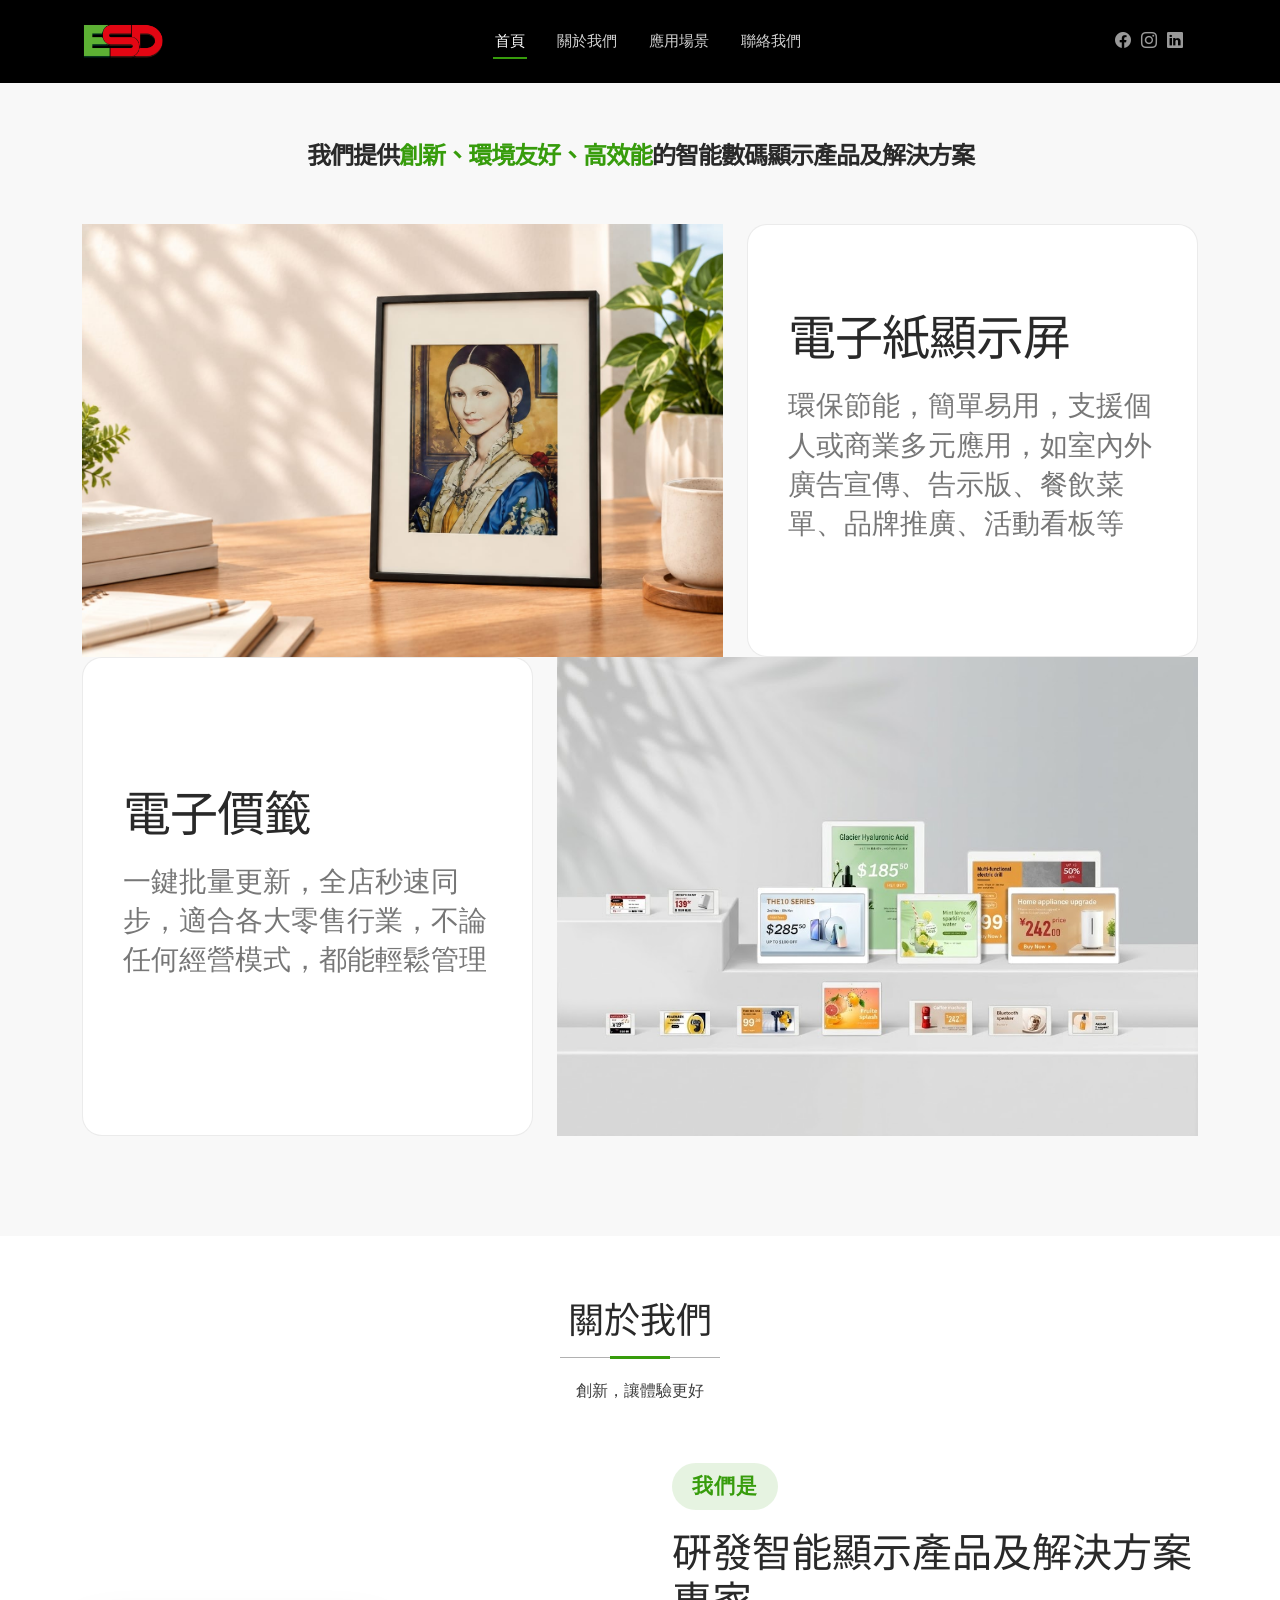
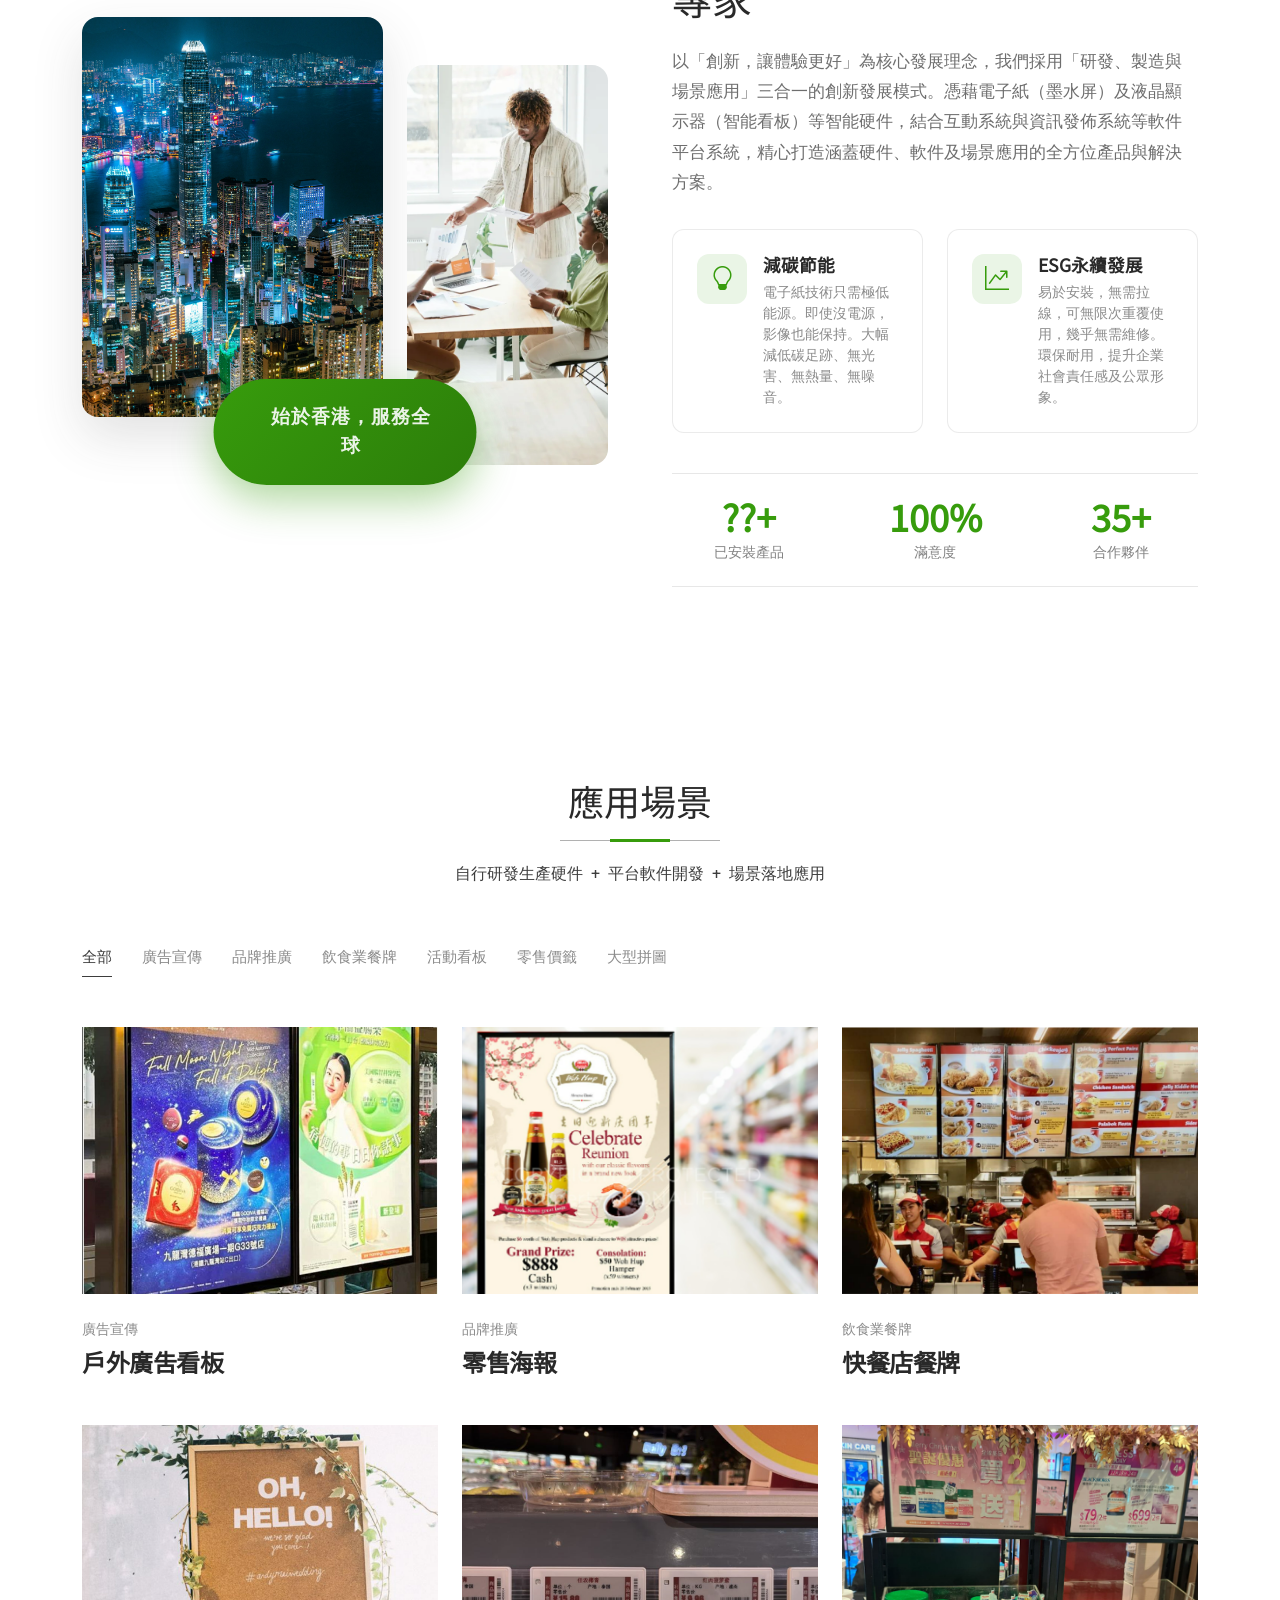
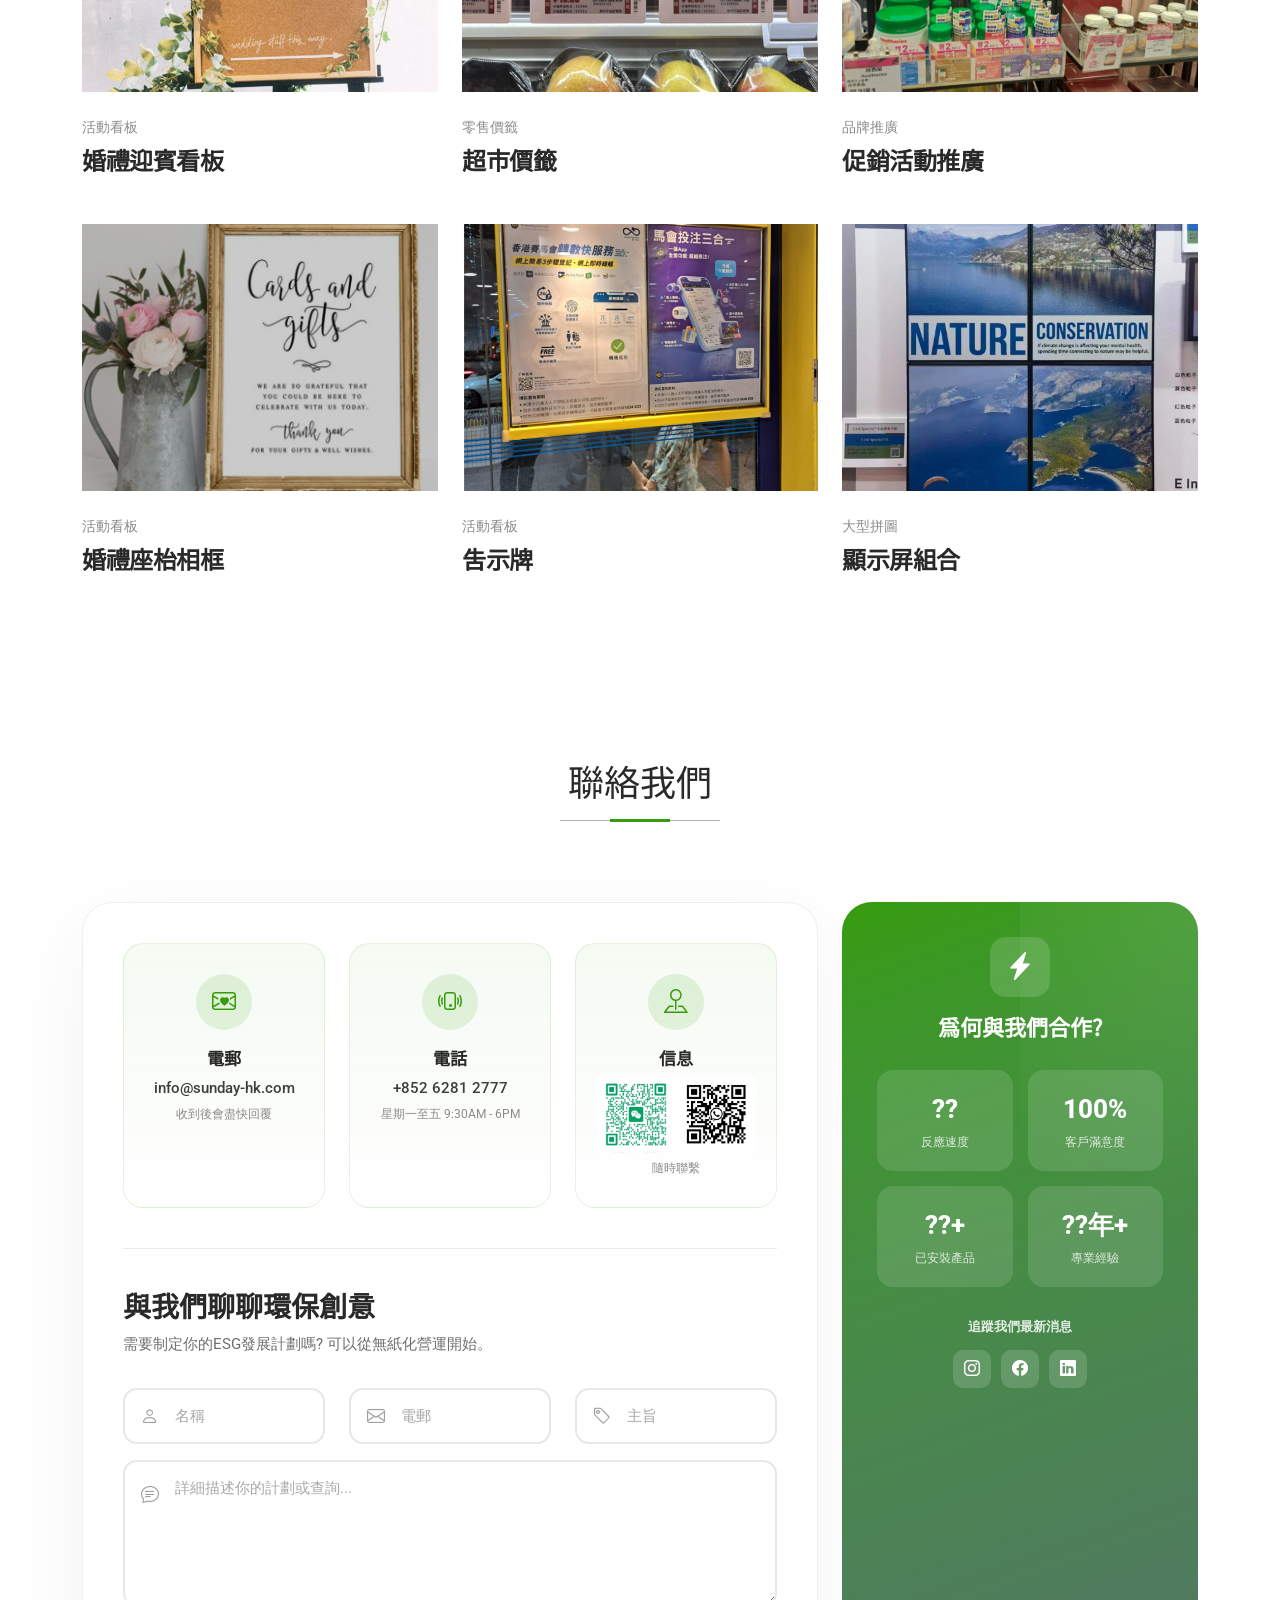
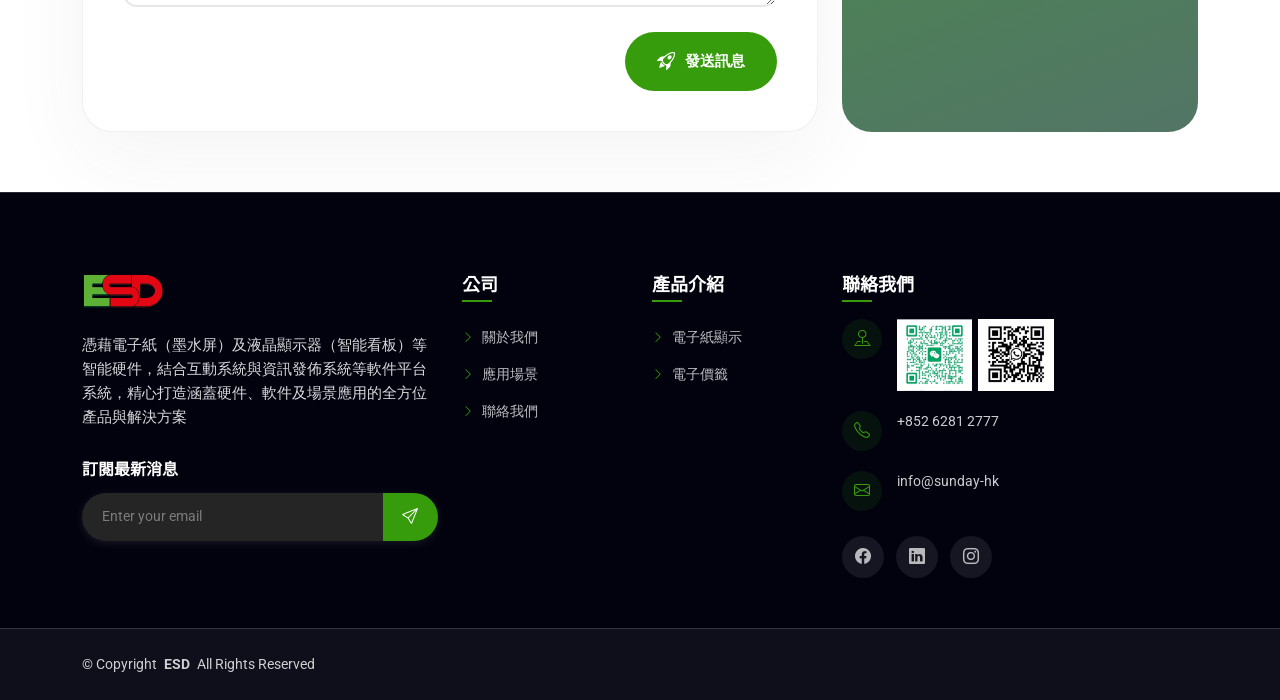
==== commit 931e6fdd: "replace sitename with logo" ====
--- a/index.html
+++ b/index.html
@@ -43,8 +43,8 @@
 
       <a href="index.html" class="logo d-flex align-items-center me-auto me-xl-0">
         <!-- Uncomment the line below if you also wish to use an image logo -->
-        <!-- <img src="assets/img/logo.webp" alt=""> -->
-        <h1 class="sitename">ESD</h1>
+        <img src="assets/img/esd logo-final.png" alt="ESD">
+        <!--<h1 class="sitename">ESD</h1>-->
       </a>
 
       <nav id="navmenu" class="navmenu">
@@ -598,7 +598,8 @@
         <div class="col-lg-4">
           <div class="footer-content">
             <a href="index.html" class="logo d-flex align-items-center mb-4">
-              <span class="sitename">ESD</span>
+			  <img src="assets/img/esd logo-final.png" alt="ESD">
+              <!--<span class="sitename">ESD</span>-->
             </a>
             <p class="mb-4">憑藉電子紙（墨水屏）及液晶顯示器（智能看板）等智能硬件，結合互動系統與資訊發佈系統等軟件平台系統，精心打造涵蓋硬件、軟件及場景應用的全方位產品與解決方案</p>
 
@@ -677,10 +678,8 @@
 
             <div class="social-links">
               <a href="#"><i class="bi bi-facebook"></i></a>
-              <a href="#"><i class="bi bi-twitter-x"></i></a>
               <a href="#"><i class="bi bi-linkedin"></i></a>
-              <a href="#"><i class="bi bi-youtube"></i></a>
-              <a href="#"><i class="bi bi-github"></i></a>
+			  <a href="#"><i class="bi bi-instagram"></i></a>
             </div>
           </div>
         </div>
--- a/assets/css/main_chin.css
+++ b/assets/css/main_chin.css
@@ -688,6 +688,11 @@
   margin: 0;
   font-size: 14px;
   color: color-mix(in srgb, var(--default-color), transparent 20%);
+}
+
+.footer .logo img {
+  max-height: 36px;
+  margin-right: 8px;
 }
 
 @media (max-width: 991px) {
